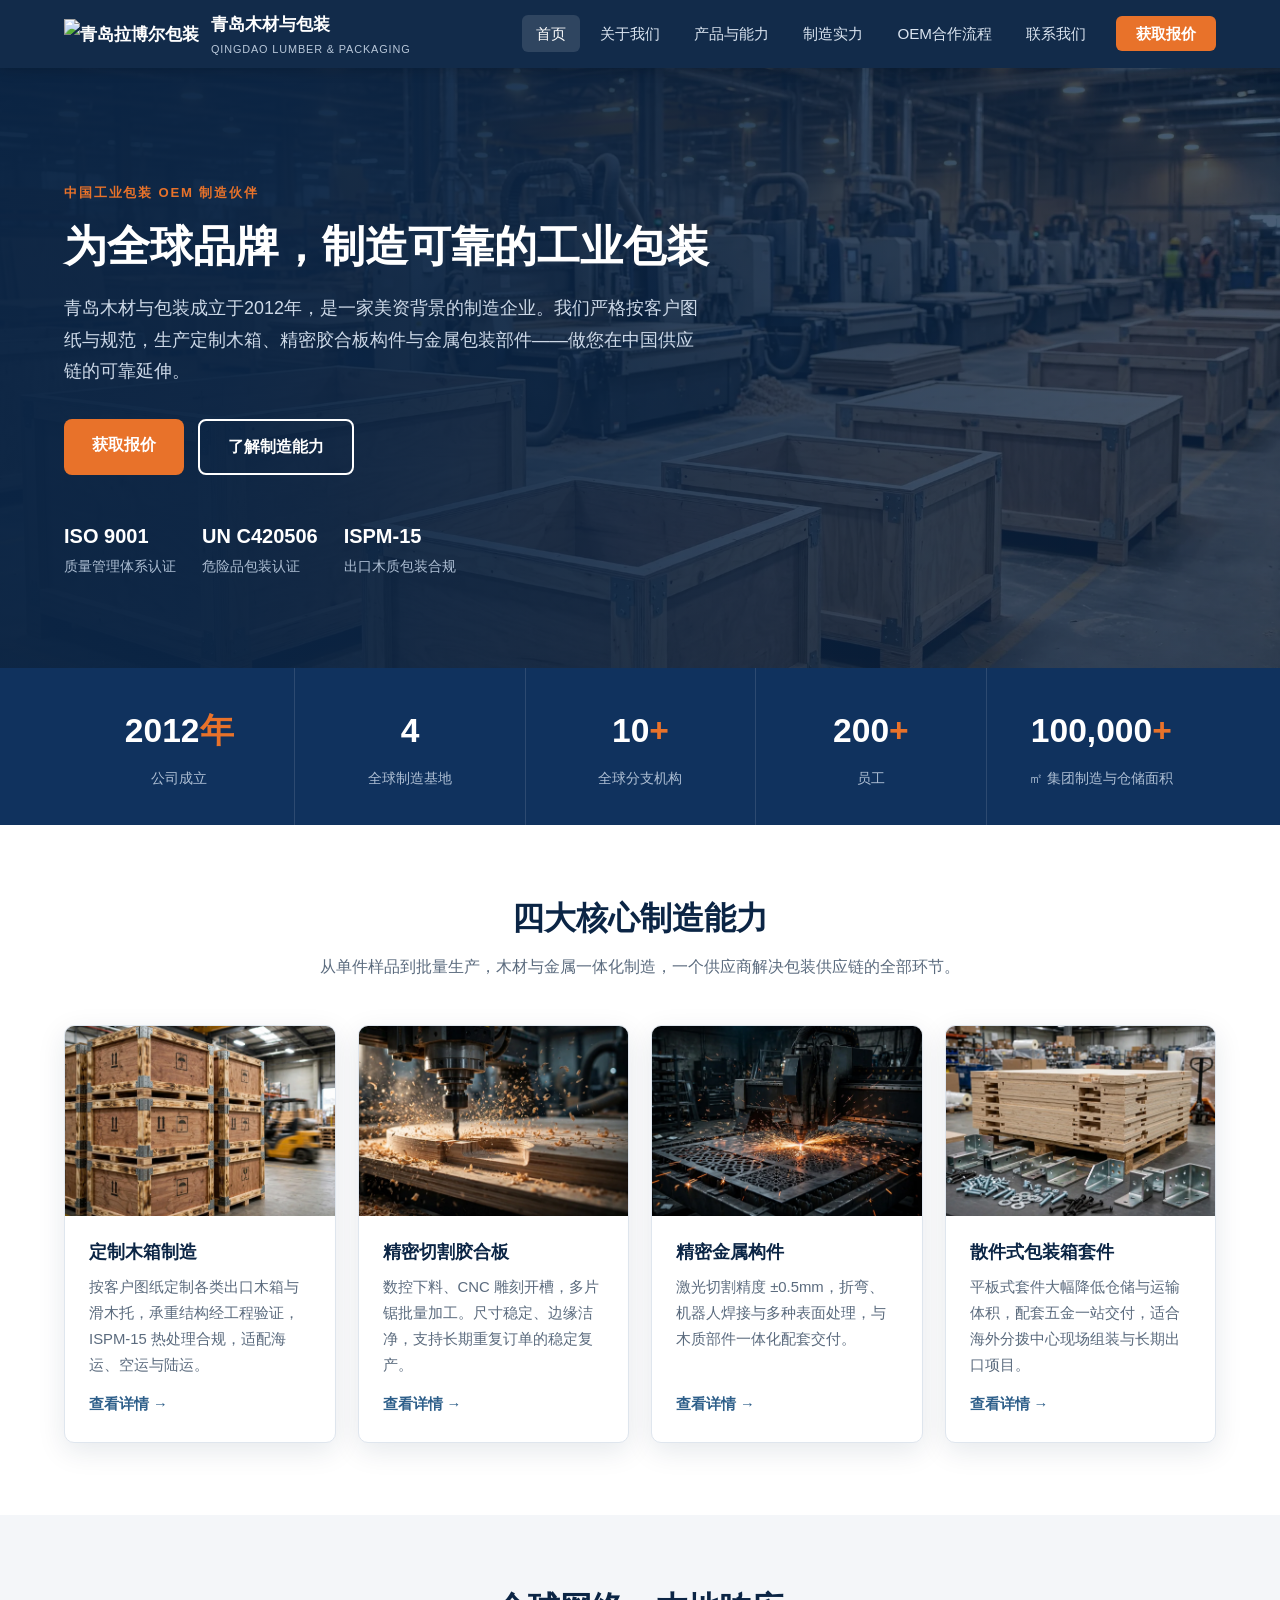
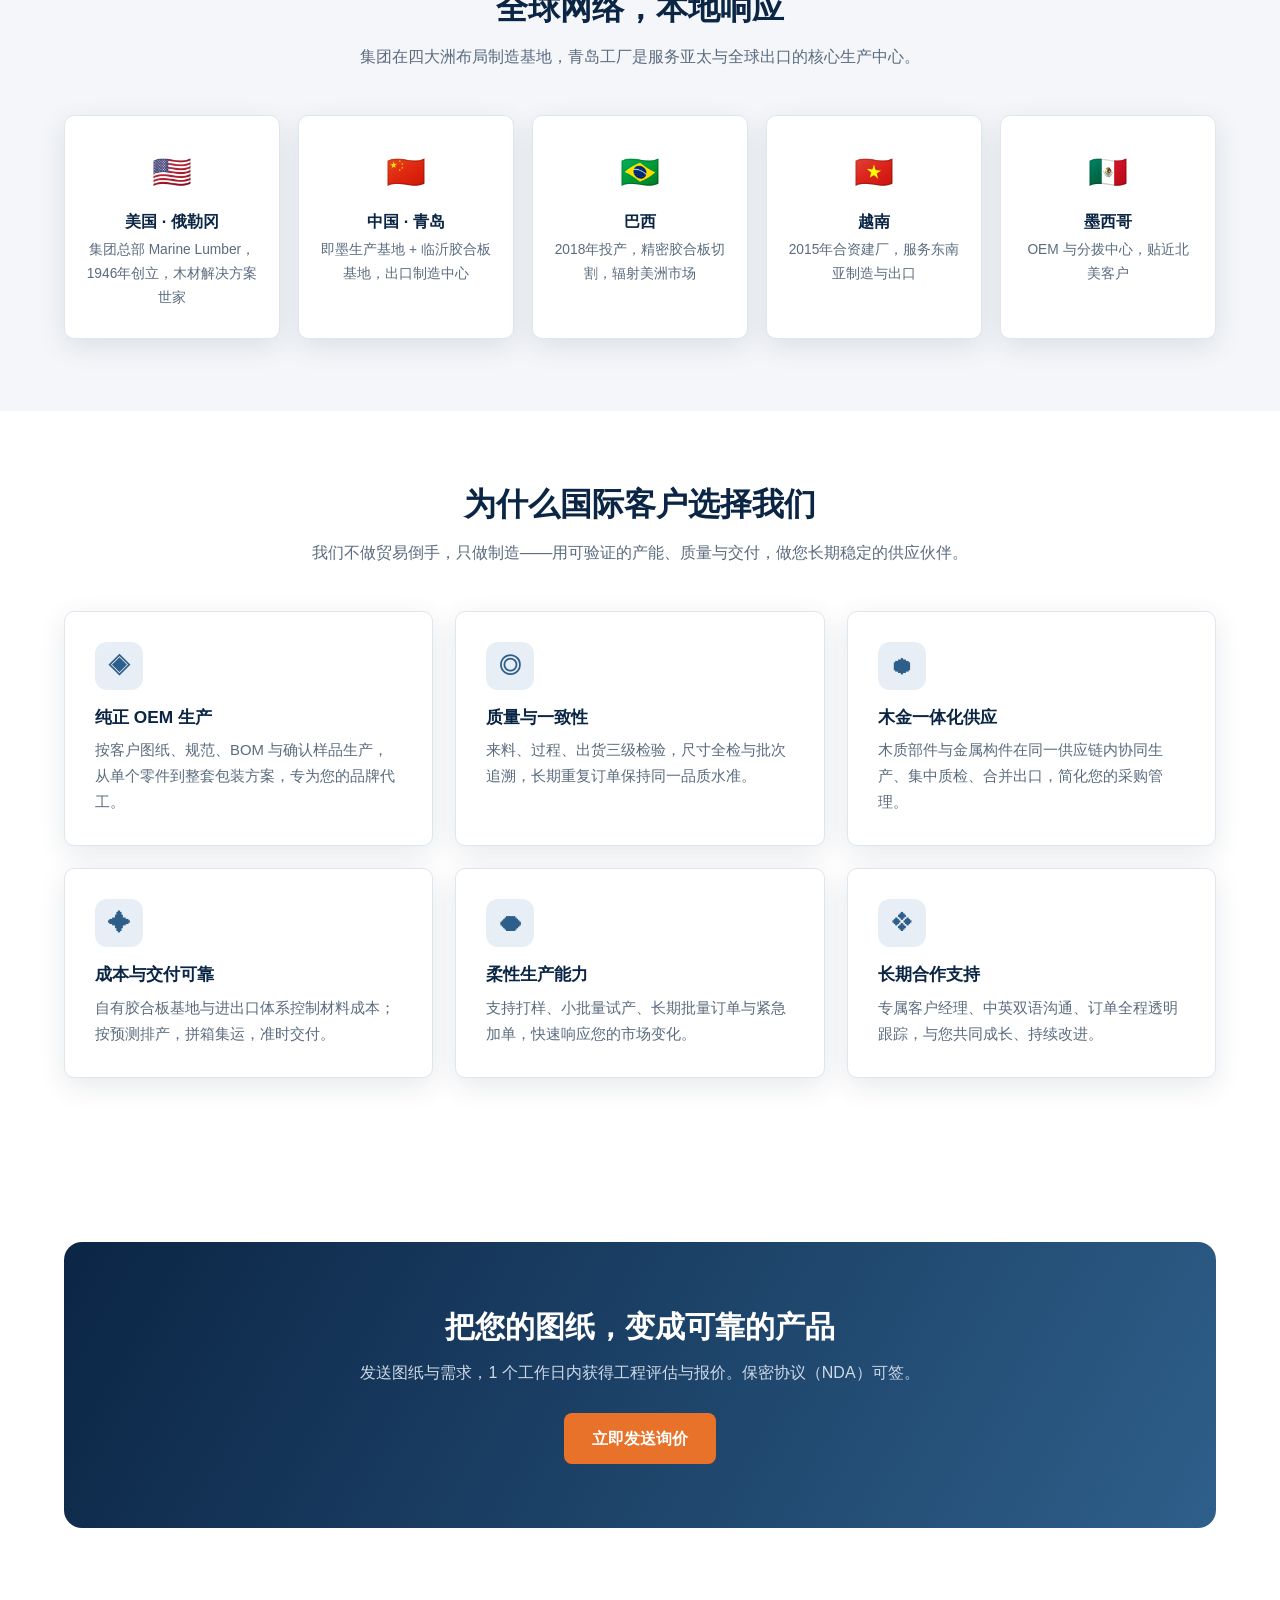
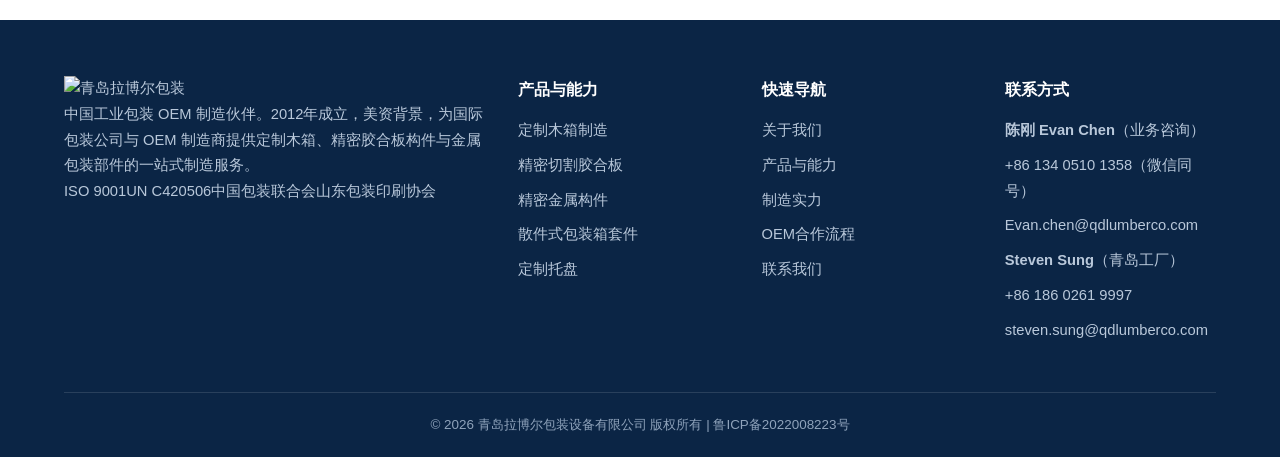
==== index.html @ 51d1762b "v2: green theme, logo, real photos, new footer" ====
<!DOCTYPE html>
<html lang="zh-CN">
<head>
<meta charset="UTF-8">
<meta name="viewport" content="width=device-width, initial-scale=1.0">
<title>青岛木材与包装 — 中国工业包装 OEM 制造伙伴 | 定制木箱 / 胶合板构件 / 金属包装部件</title>
<meta name="description" content="青岛木材与包装成立于2012年，美资背景的工业包装OEM制造商。为国际包装公司与OEM制造商提供定制木箱、精密切割胶合板、精密金属构件与散件式包装箱套件，ISO 9001认证，产品出口全球。">
<meta name="keywords" content="青岛木材与包装,工业包装,OEM制造,定制木箱,出口木箱,胶合板切割,CNC加工,金属包装件,散件包装箱,ISPM-15">
<link rel="stylesheet" href="assets/css/style.css">
<link rel="icon" type="image/png" href="assets/img/favicon.png">
</head>
<body>

<header class="site-header">
  <div class="container nav-inner">
    <a class="brand" href="index.html" aria-label="青岛木材与包装首页">
      <img class="brand-logo" src="assets/img/logo.png" alt="青岛拉博尔包装">
      <span>青岛木材与包装<small>QINGDAO LUMBER &amp; PACKAGING</small></span>
    </a>
    <button class="hamburger" id="hamburger" aria-label="打开菜单" aria-expanded="false"><span></span><span></span><span></span></button>
    <nav aria-label="主导航">
      <ul class="nav-links" id="navLinks">
        <li><a data-nav="index.html" href="index.html">首页</a></li>
        <li><a data-nav="about.html" href="about.html">关于我们</a></li>
        <li><a data-nav="products.html" href="products.html">产品与能力</a></li>
        <li><a data-nav="manufacturing.html" href="manufacturing.html">制造实力</a></li>
        <li><a data-nav="process.html" href="process.html">OEM合作流程</a></li>
        <li><a data-nav="contact.html" href="contact.html">联系我们</a></li>
        <li><a class="nav-cta" href="contact.html">获取报价</a></li>
      </ul>
    </nav>
  </div>
</header>

<main>
  <!-- Hero -->
  <section class="hero">
    <img class="hero-bg" src="assets/img/hero-factory.webp" alt="青岛木材与包装现代化工厂" fetchpriority="high">
    <div class="hero-inner">
      <span class="eyebrow">中国工业包装 OEM 制造伙伴</span>
      <h1>为全球品牌，制造可靠的工业包装</h1>
      <p class="lead">青岛木材与包装成立于2012年，是一家美资背景的制造企业。我们严格按客户图纸与规范，生产定制木箱、精密胶合板构件与金属包装部件——做您在中国供应链的可靠延伸。</p>
      <div class="hero-actions">
        <a class="btn" href="contact.html">获取报价</a>
        <a class="btn btn-outline" href="manufacturing.html">了解制造能力</a>
      </div>
      <div class="hero-badges">
        <div><strong>ISO 9001</strong>质量管理体系认证</div>
        <div><strong>UN C420506</strong>危险品包装认证</div>
        <div><strong>ISPM-15</strong>出口木质包装合规</div>
      </div>
    </div>
  </section>

  <!-- 数据条 -->
  <div class="stats">
    <div class="container stats-grid">
      <div class="stat"><div class="num">2012<em>年</em></div><div class="label">公司成立</div></div>
      <div class="stat"><div class="num" data-count="4">0</div><div class="label">全球制造基地</div></div>
      <div class="stat"><div class="num" data-count="10" data-suffix="+">0</div><div class="label">全球分支机构</div></div>
      <div class="stat"><div class="num" data-count="200" data-suffix="+">0</div><div class="label">员工</div></div>
      <div class="stat"><div class="num" data-count="100000" data-suffix="+">0</div><div class="label">㎡ 集团制造与仓储面积</div></div>
    </div>
  </div>

  <!-- 四大核心能力 -->
  <section>
    <div class="container">
      <h2 class="section-title">四大核心制造能力</h2>
      <p class="section-sub">从单件样品到批量生产，木材与金属一体化制造，一个供应商解决包装供应链的全部环节。</p>
      <div class="cap-grid">
        <article class="card">
          <img src="assets/img/cap-crates.webp" alt="定制出口木箱" loading="lazy">
          <div class="card-body">
            <h3>定制木箱制造</h3>
            <p>按客户图纸定制各类出口木箱与滑木托，承重结构经工程验证，ISPM-15 热处理合规，适配海运、空运与陆运。</p>
            <a href="products.html#crates">查看详情 →</a>
          </div>
        </article>
        <article class="card">
          <img src="assets/img/cap-plywood.webp" alt="CNC 精密切割胶合板" loading="lazy">
          <div class="card-body">
            <h3>精密切割胶合板</h3>
            <p>数控下料、CNC 雕刻开槽，多片锯批量加工。尺寸稳定、边缘洁净，支持长期重复订单的稳定复产。</p>
            <a href="products.html#plywood">查看详情 →</a>
          </div>
        </article>
        <article class="card">
          <img src="assets/img/cap-metal.webp" alt="金属激光切割" loading="lazy">
          <div class="card-body">
            <h3>精密金属构件</h3>
            <p>激光切割精度 ±0.5mm，折弯、机器人焊接与多种表面处理，与木质部件一体化配套交付。</p>
            <a href="products.html#metal">查看详情 →</a>
          </div>
        </article>
        <article class="card">
          <img src="assets/img/cap-kits.webp" alt="散件式包装箱套件" loading="lazy">
          <div class="card-body">
            <h3>散件式包装箱套件</h3>
            <p>平板式套件大幅降低仓储与运输体积，配套五金一站交付，适合海外分拨中心现场组装与长期出口项目。</p>
            <a href="products.html#kits">查看详情 →</a>
          </div>
        </article>
      </div>
    </div>
  </section>

  <!-- 全球网络 -->
  <section class="section-soft">
    <div class="container">
      <h2 class="section-title">全球网络，本地响应</h2>
      <p class="section-sub">集团在四大洲布局制造基地，青岛工厂是服务亚太与全球出口的核心生产中心。</p>
      <div class="network-grid">
        <div class="net-card"><div class="flag">🇺🇸</div><h3>美国 · 俄勒冈</h3><p>集团总部 Marine Lumber，1946年创立，木材解决方案世家</p></div>
        <div class="net-card"><div class="flag">🇨🇳</div><h3>中国 · 青岛</h3><p>即墨生产基地 + 临沂胶合板基地，出口制造中心</p></div>
        <div class="net-card"><div class="flag">🇧🇷</div><h3>巴西</h3><p>2018年投产，精密胶合板切割，辐射美洲市场</p></div>
        <div class="net-card"><div class="flag">🇻🇳</div><h3>越南</h3><p>2015年合资建厂，服务东南亚制造与出口</p></div>
        <div class="net-card"><div class="flag">🇲🇽</div><h3>墨西哥</h3><p>OEM 与分拨中心，贴近北美客户</p></div>
      </div>
    </div>
  </section>

  <!-- 为什么选择我们 -->
  <section>
    <div class="container">
      <h2 class="section-title">为什么国际客户选择我们</h2>
      <p class="section-sub">我们不做贸易倒手，只做制造——用可验证的产能、质量与交付，做您长期稳定的供应伙伴。</p>
      <div class="why-grid">
        <div class="why"><div class="icon">◈</div><h3>纯正 OEM 生产</h3><p>按客户图纸、规范、BOM 与确认样品生产，从单个零件到整套包装方案，专为您的品牌代工。</p></div>
        <div class="why"><div class="icon">◎</div><h3>质量与一致性</h3><p>来料、过程、出货三级检验，尺寸全检与批次追溯，长期重复订单保持同一品质水准。</p></div>
        <div class="why"><div class="icon">⬢</div><h3>木金一体化供应</h3><p>木质部件与金属构件在同一供应链内协同生产、集中质检、合并出口，简化您的采购管理。</p></div>
        <div class="why"><div class="icon">✦</div><h3>成本与交付可靠</h3><p>自有胶合板基地与进出口体系控制材料成本；按预测排产，拼箱集运，准时交付。</p></div>
        <div class="why"><div class="icon">⬣</div><h3>柔性生产能力</h3><p>支持打样、小批量试产、长期批量订单与紧急加单，快速响应您的市场变化。</p></div>
        <div class="why"><div class="icon">❖</div><h3>长期合作支持</h3><p>专属客户经理、中英双语沟通、订单全程透明跟踪，与您共同成长、持续改进。</p></div>
      </div>
    </div>
  </section>

  <!-- CTA -->
  <section>
    <div class="container">
      <div class="cta-band">
        <h2>把您的图纸，变成可靠的产品</h2>
        <p>发送图纸与需求，1 个工作日内获得工程评估与报价。保密协议（NDA）可签。</p>
        <a class="btn" href="contact.html">立即发送询价</a>
      </div>
    </div>
  </section>
</main>

<footer class="site-footer">
  <div class="container">
    <div class="footer-grid">
      <div class="footer-brand">
        <img class="footer-logo" src="assets/img/logo.png" alt="青岛拉博尔包装">
        <p>中国工业包装 OEM 制造伙伴。2012年成立，美资背景，为国际包装公司与 OEM 制造商提供定制木箱、精密胶合板构件与金属包装部件的一站式制造服务。</p>
        <div class="footer-certs"><span>ISO 9001</span><span>UN C420506</span><span>中国包装联合会</span><span>山东包装印刷协会</span></div>
      </div>
      <div>
        <h4>产品与能力</h4>
        <ul>
          <li><a href="products.html#crates">定制木箱制造</a></li>
          <li><a href="products.html#plywood">精密切割胶合板</a></li>
          <li><a href="products.html#metal">精密金属构件</a></li>
          <li><a href="products.html#kits">散件式包装箱套件</a></li>
          <li><a href="products.html#pallets">定制托盘</a></li>
        </ul>
      </div>
      <div>
        <h4>快速导航</h4>
        <ul>
          <li><a href="about.html">关于我们</a></li>
          <li><a href="products.html">产品与能力</a></li>
          <li><a href="manufacturing.html">制造实力</a></li>
          <li><a href="process.html">OEM合作流程</a></li>
          <li><a href="contact.html">联系我们</a></li>
        </ul>
      </div>
      <div>
        <h4>联系方式</h4>
        <ul class="footer-contact">
          <li><strong>陈刚 Evan Chen</strong>（业务咨询）</li>
          <li>+86 134 0510 1358（微信同号）</li>
          <li><a href="mailto:Evan.chen@qdlumberco.com">Evan.chen@qdlumberco.com</a></li>
          <li><strong>Steven Sung</strong>（青岛工厂）</li>
          <li>+86 186 0261 9997</li>
          <li><a href="mailto:steven.sung@qdlumberco.com">steven.sung@qdlumberco.com</a></li>
        </ul>
      </div>
    </div>
    <div class="footer-bottom">© 2026 青岛拉博尔包装设备有限公司 版权所有 | 鲁ICP备2022008223号</div>
  </div>
</footer>
<button class="to-top" id="toTop" aria-label="返回顶部">↑</button>
<script src="assets/js/main.js"></script>
</body>
</html>
---- assets/css/style.css ----
/* 青岛木材与包装 — OEM 制造商官网样式
   设计语言：深海军蓝 + 钢铁蓝 + 橙色点缀，国际化 B2B 工业风 */
:root{
  --navy:#0b2545;
  --navy-2:#10325e;
  --steel:#2e5f8a;
  --steel-light:#e8eef5;
  --accent:#e8722a;
  --accent-dark:#c85a18;
  --ink:#1b2b3c;
  --muted:#5b6b7e;
  --bg:#ffffff;
  --bg-soft:#f4f6f9;
  --line:#dfe6ee;
  --radius:10px;
  --shadow:0 8px 28px rgba(11,37,69,.10);
  --font:-apple-system,BlinkMacSystemFont,"PingFang SC","Hiragino Sans GB","Microsoft YaHei","Noto Sans SC","Segoe UI",sans-serif;
}
*{margin:0;padding:0;box-sizing:border-box}
html{scroll-behavior:smooth}
body{font-family:var(--font);color:var(--ink);line-height:1.75;background:var(--bg);-webkit-font-smoothing:antialiased}
img{max-width:100%;display:block}
a{color:var(--steel);text-decoration:none}
a:hover{color:var(--accent)}
.container{max-width:1200px;margin:0 auto;padding:0 24px}
section{padding:72px 0}
.section-soft{background:var(--bg-soft)}
h1,h2,h3{line-height:1.35;color:var(--navy);font-weight:700}
h2.section-title{font-size:2rem;text-align:center;margin-bottom:12px}
.section-sub{text-align:center;color:var(--muted);max-width:760px;margin:0 auto 44px;font-size:1.02rem}
.eyebrow{display:inline-block;font-size:.82rem;letter-spacing:.14em;color:var(--accent);font-weight:700;text-transform:uppercase;margin-bottom:12px}

/* ===== 顶部导航 ===== */
.site-header{position:sticky;top:0;z-index:100;background:rgba(11,37,69,.97);backdrop-filter:blur(6px);box-shadow:0 2px 12px rgba(0,0,0,.18)}
.nav-inner{display:flex;align-items:center;justify-content:space-between;height:68px}
.brand{display:flex;align-items:center;gap:12px;color:#fff;font-weight:700;font-size:1.08rem}
.brand-mark{width:38px;height:38px;border-radius:8px;background:linear-gradient(135deg,var(--accent),#f59e0b);display:flex;align-items:center;justify-content:center;color:#fff;font-weight:800;font-size:1.05rem}
.brand small{display:block;font-size:.68rem;font-weight:400;color:#b9c8da;letter-spacing:.08em}
.nav-links{display:flex;align-items:center;gap:6px;list-style:none}
.nav-links a{color:#dbe5f1;padding:10px 14px;border-radius:6px;font-size:.95rem;transition:.2s}
.nav-links a:hover,.nav-links a.active{color:#fff;background:rgba(255,255,255,.12)}
.btn{display:inline-block;background:var(--accent);color:#fff!important;padding:12px 28px;border-radius:8px;font-weight:700;border:none;cursor:pointer;transition:.2s;font-size:.98rem}
.btn:hover{background:var(--accent-dark);transform:translateY(-1px);box-shadow:0 6px 16px rgba(232,114,42,.35)}
.btn-outline{background:transparent;border:2px solid #fff;color:#fff!important}
.btn-outline:hover{background:#fff;color:var(--navy)!important}
.nav-cta{margin-left:10px;padding:9px 20px!important;background:var(--accent);color:#fff!important;font-weight:700}
.nav-cta:hover{background:var(--accent-dark)!important}
.hamburger{display:none;background:none;border:none;cursor:pointer;padding:8px}
.hamburger span{display:block;width:26px;height:3px;background:#fff;margin:5px 0;border-radius:2px;transition:.25s}

/* ===== Hero ===== */
.hero{position:relative;color:#fff;padding:110px 0 90px;overflow:hidden;background:var(--navy)}
.hero-bg{position:absolute;inset:0;object-fit:cover;width:100%;height:100%;opacity:.38}
.hero::after{content:"";position:absolute;inset:0;background:linear-gradient(100deg,rgba(11,37,69,.92) 20%,rgba(11,37,69,.55) 60%,rgba(11,37,69,.25))}
.hero-inner{position:relative;z-index:2;max-width:1200px;margin:0 auto;padding:0 24px}
.hero h1{color:#fff;font-size:2.7rem;max-width:720px;margin-bottom:18px}
.hero p.lead{font-size:1.12rem;color:#cdd9e8;max-width:640px;margin-bottom:32px}
.hero-actions{display:flex;gap:14px;flex-wrap:wrap}
.hero-badges{display:flex;gap:26px;margin-top:44px;flex-wrap:wrap}
.hero-badges div{font-size:.88rem;color:#aebfd4}
.hero-badges strong{display:block;color:#fff;font-size:1.25rem}

/* ===== 数据条 ===== */
.stats{background:var(--navy-2);color:#fff;padding:0}
.stats-grid{display:grid;grid-template-columns:repeat(5,1fr);text-align:center}
.stat{padding:34px 10px;border-left:1px solid rgba(255,255,255,.12)}
.stat:first-child{border-left:none}
.stat .num{font-size:2.1rem;font-weight:800;color:#fff}
.stat .num em{font-style:normal;color:var(--accent)}
.stat .label{font-size:.86rem;color:#aebfd4;margin-top:6px}

/* ===== 能力卡片 ===== */
.cap-grid{display:grid;grid-template-columns:repeat(4,1fr);gap:22px}
.card{background:#fff;border:1px solid var(--line);border-radius:var(--radius);overflow:hidden;box-shadow:var(--shadow);transition:.25s;display:flex;flex-direction:column}
.card:hover{transform:translateY(-6px);box-shadow:0 16px 36px rgba(11,37,69,.16)}
.card img{height:190px;width:100%;object-fit:cover}
.card-body{padding:24px;display:flex;flex-direction:column;flex:1}
.card-body h3{font-size:1.12rem;margin-bottom:10px}
.card-body p{font-size:.93rem;color:var(--muted);flex:1}
.card-body a{margin-top:14px;font-weight:700;font-size:.92rem}

/* ===== 全球网络 ===== */
.network-grid{display:grid;grid-template-columns:repeat(5,1fr);gap:18px}
.net-card{background:#fff;border:1px solid var(--line);border-radius:var(--radius);padding:28px 20px;text-align:center;box-shadow:var(--shadow)}
.net-card .flag{font-size:2rem}
.net-card h3{font-size:1.02rem;margin:10px 0 6px}
.net-card p{font-size:.86rem;color:var(--muted)}

/* ===== 为什么选择我们 ===== */
.why-grid{display:grid;grid-template-columns:repeat(3,1fr);gap:22px}
.why{background:#fff;border:1px solid var(--line);border-radius:var(--radius);padding:30px;box-shadow:var(--shadow)}
.why .icon{width:48px;height:48px;border-radius:12px;background:var(--steel-light);color:var(--steel);display:flex;align-items:center;justify-content:center;font-size:1.4rem;margin-bottom:16px;font-weight:800}
.why h3{font-size:1.08rem;margin-bottom:8px}
.why p{font-size:.93rem;color:var(--muted)}

/* ===== CTA 横幅 ===== */
.cta-band{background:linear-gradient(120deg,var(--navy),var(--steel));color:#fff;text-align:center;padding:64px 24px;border-radius:18px;margin:20px 0}
.cta-band h2{color:#fff;font-size:1.9rem;margin-bottom:12px}
.cta-band p{color:#cdd9e8;margin-bottom:26px;max-width:620px;margin-left:auto;margin-right:auto}

/* ===== 内页标题 ===== */
.page-hero{background:var(--navy);color:#fff;padding:64px 0;position:relative;overflow:hidden}
.page-hero h1{color:#fff;font-size:2.2rem;margin-bottom:10px}
.page-hero p{color:#b9c8da;max-width:720px}
.breadcrumb{font-size:.85rem;color:#8fa3bb;margin-bottom:14px}
.breadcrumb a{color:#cdd9e8}

/* ===== 图文排版 ===== */
.split{display:grid;grid-template-columns:1fr 1fr;gap:48px;align-items:center}
.split img{border-radius:var(--radius);box-shadow:var(--shadow);width:100%}
.split h2{font-size:1.7rem;margin-bottom:16px}
.split p{color:var(--muted);margin-bottom:14px}
.check-list{list-style:none;margin-top:8px}
.check-list li{padding:8px 0 8px 32px;position:relative;font-size:.96rem}
.check-list li::before{content:"✓";position:absolute;left:0;color:var(--accent);font-weight:800}

/* ===== 设备表 / 规格表 ===== */
.spec-table{width:100%;border-collapse:collapse;background:#fff;border-radius:var(--radius);overflow:hidden;box-shadow:var(--shadow);font-size:.93rem}
.spec-table th{background:var(--navy);color:#fff;text-align:left;padding:14px 18px;font-weight:600}
.spec-table td{padding:13px 18px;border-bottom:1px solid var(--line);vertical-align:top}
.spec-table tr:last-child td{border-bottom:none}
.spec-table tr:nth-child(even) td{background:#f8fafc}
.tag{display:inline-block;background:var(--steel-light);color:var(--steel);font-size:.78rem;font-weight:700;padding:3px 10px;border-radius:20px;margin-right:6px}

/* ===== 流程时间线 ===== */
.timeline{position:relative;max-width:860px;margin:0 auto;padding-left:34px}
.timeline::before{content:"";position:absolute;left:11px;top:6px;bottom:6px;width:3px;background:var(--line);border-radius:2px}
.step{position:relative;padding:0 0 38px 28px}
.step::before{content:attr(data-n);position:absolute;left:-34px;top:0;width:46px;height:46px;border-radius:50%;background:var(--accent);color:#fff;font-weight:800;display:flex;align-items:center;justify-content:center;font-size:1.05rem;box-shadow:0 4px 12px rgba(232,114,42,.4)}
.step h3{font-size:1.2rem;margin-bottom:8px}
.step p{color:var(--muted);font-size:.95rem}
.pillars{display:grid;grid-template-columns:repeat(3,1fr);gap:22px;margin-top:8px}

/* ===== 表单 ===== */
.form-wrap{max-width:720px;margin:0 auto;background:#fff;border:1px solid var(--line);border-radius:14px;padding:40px;box-shadow:var(--shadow)}
.form-row{display:grid;grid-template-columns:1fr 1fr;gap:18px}
.field{margin-bottom:18px}
.field label{display:block;font-weight:600;margin-bottom:7px;font-size:.93rem}
.field label i{font-style:normal;color:var(--accent)}
.field input,.field textarea,.field select{width:100%;padding:12px 14px;border:1.5px solid var(--line);border-radius:8px;font-family:inherit;font-size:.95rem;transition:.2s;background:#fbfcfe}
.field input:focus,.field textarea:focus{outline:none;border-color:var(--steel);box-shadow:0 0 0 3px rgba(46,95,138,.15)}
.field .err{color:#c0392b;font-size:.82rem;margin-top:5px;display:none}
.field.invalid input,.field.invalid textarea{border-color:#c0392b}
.field.invalid .err{display:block}
.contact-grid{display:grid;grid-template-columns:1fr 1fr;gap:40px;align-items:start}
.contact-card{background:#fff;border:1px solid var(--line);border-radius:var(--radius);padding:26px;box-shadow:var(--shadow);margin-bottom:18px}
.contact-card h3{font-size:1.05rem;margin-bottom:10px}
.contact-card p{font-size:.94rem;color:var(--muted);margin-bottom:6px}
.contact-card strong{color:var(--ink)}

/* ===== 页脚 ===== */
.site-footer{background:var(--navy);color:#b9c8da;padding:56px 0 0;font-size:.92rem}
.footer-grid{display:grid;grid-template-columns:2fr 1fr 1fr 1fr;gap:32px;margin-bottom:40px}
.site-footer h4{color:#fff;font-size:1rem;margin-bottom:14px}
.site-footer ul{list-style:none}
.site-footer li{margin-bottom:9px}
.site-footer a{color:#b9c8da}
.site-footer a:hover{color:#fff}
.footer-bottom{border-top:1px solid rgba(255,255,255,.12);padding:20px 0;text-align:center;font-size:.84rem;color:#8fa3bb}

/* ===== 浮动按钮 ===== */
.to-top{position:fixed;right:22px;bottom:22px;width:46px;height:46px;border-radius:50%;background:var(--navy);color:#fff;border:none;cursor:pointer;font-size:1.2rem;display:none;box-shadow:var(--shadow);z-index:90}
.to-top.show{display:block}

/* ===== 响应式 ===== */
@media(max-width:1024px){
  .cap-grid{grid-template-columns:repeat(2,1fr)}
  .network-grid{grid-template-columns:repeat(3,1fr)}
  .why-grid{grid-template-columns:repeat(2,1fr)}
  .stats-grid{grid-template-columns:repeat(3,1fr)}
  .stat:nth-child(4){border-left:none}
  .footer-grid{grid-template-columns:1fr 1fr}
}
@media(max-width:768px){
  section{padding:52px 0}
  .hero h1{font-size:1.9rem}
  .hamburger{display:block}
  .nav-links{position:absolute;top:68px;left:0;right:0;background:var(--navy-2);flex-direction:column;align-items:stretch;padding:12px 20px 20px;display:none;box-shadow:0 12px 24px rgba(0,0,0,.25)}
  .nav-links.open{display:flex}
  .nav-links a{padding:12px 8px;border-bottom:1px solid rgba(255,255,255,.08)}
  .nav-cta{margin:10px 0 0;text-align:center}
  .split,.contact-grid{grid-template-columns:1fr;gap:28px}
  .cap-grid,.why-grid,.pillars{grid-template-columns:1fr}
  .network-grid{grid-template-columns:repeat(2,1fr)}
  .stats-grid{grid-template-columns:repeat(2,1fr)}
  .stat{border-left:none;border-top:1px solid rgba(255,255,255,.12)}
  .form-row{grid-template-columns:1fr}
  .footer-grid{grid-template-columns:1fr}
  h2.section-title{font-size:1.55rem}
}
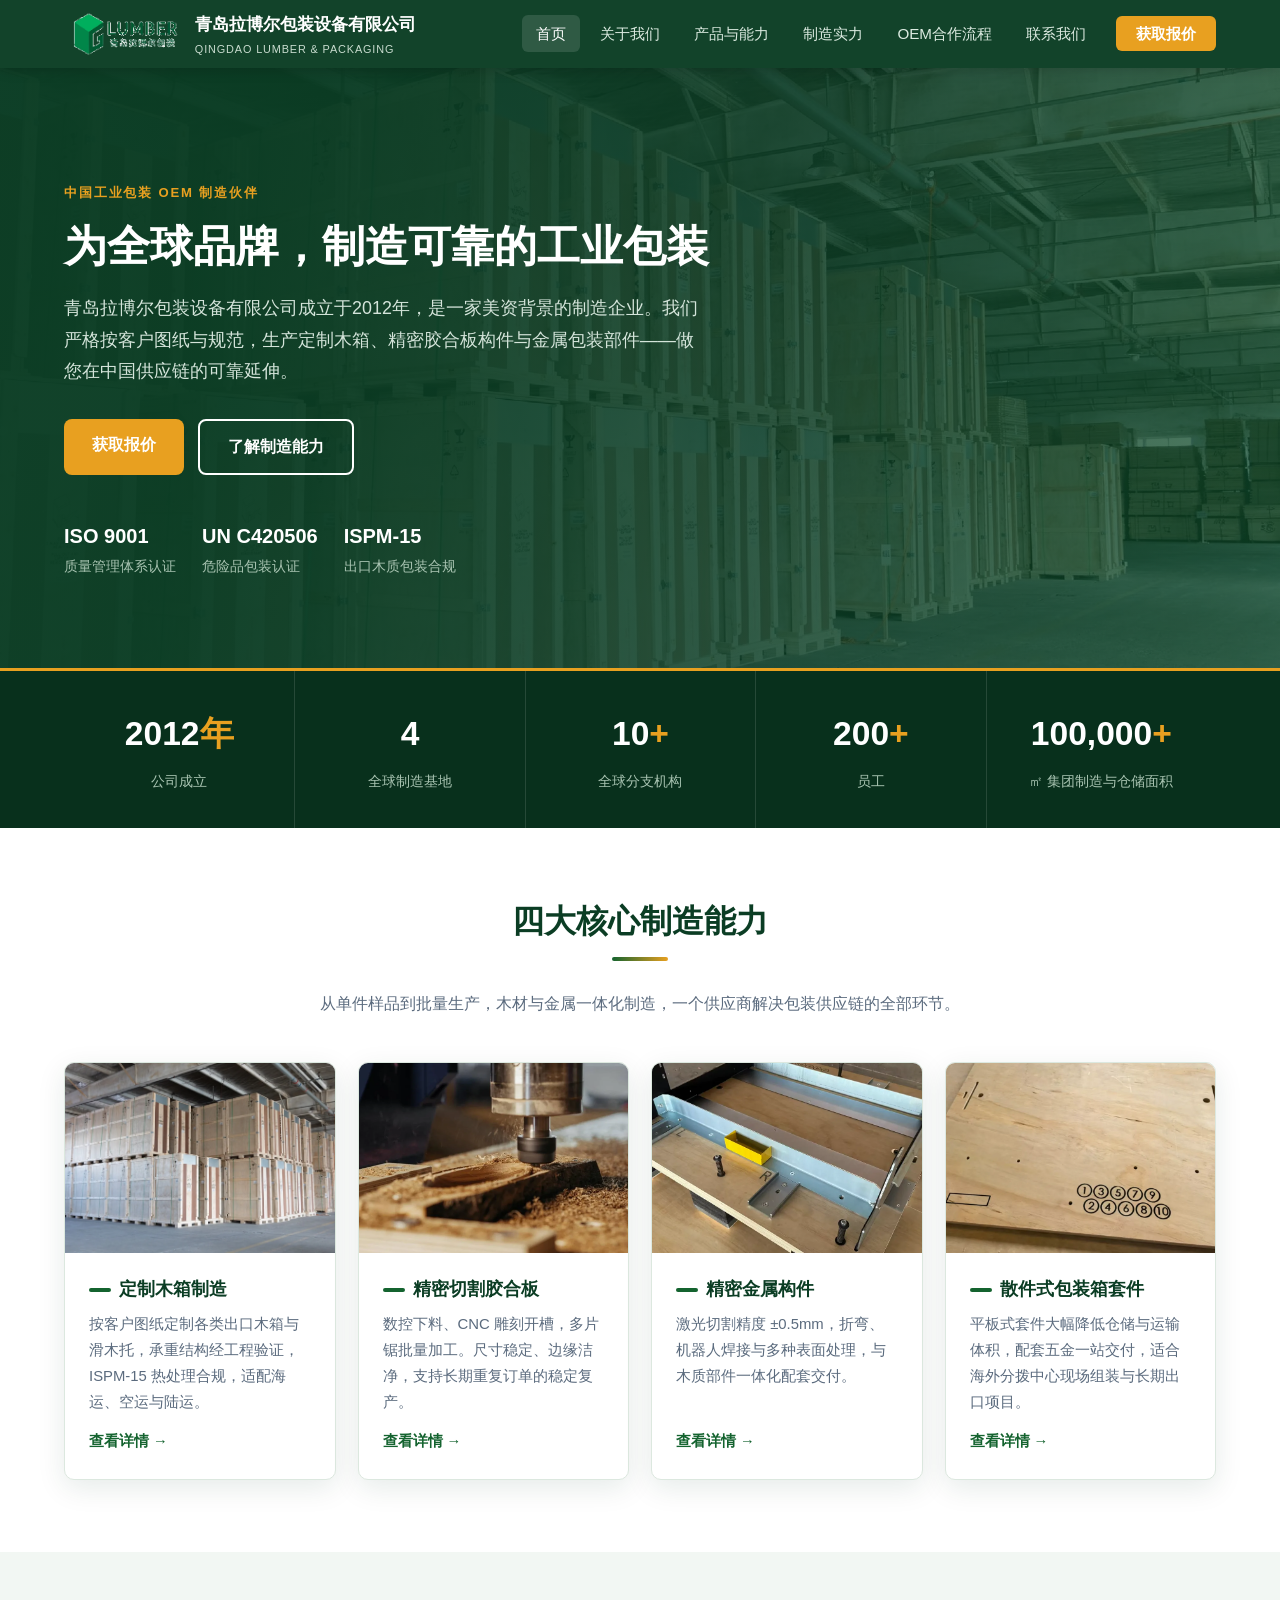
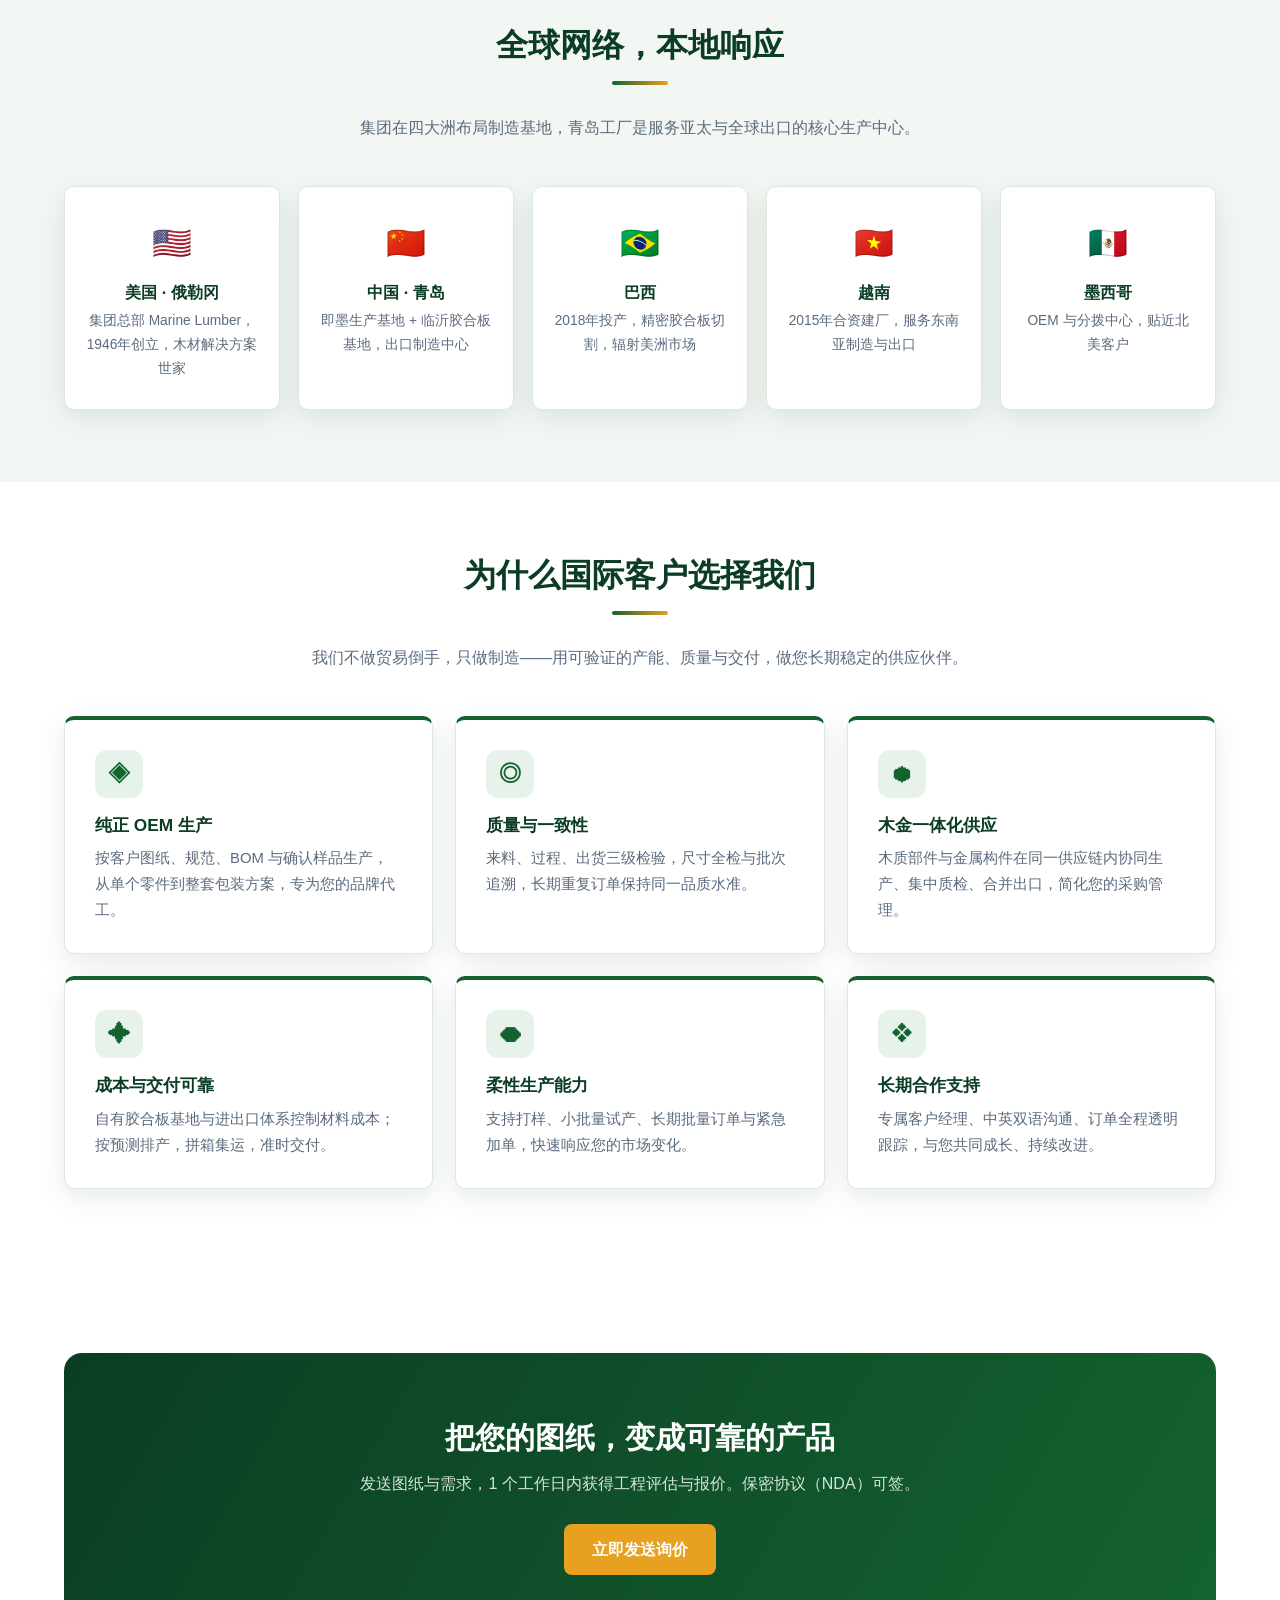
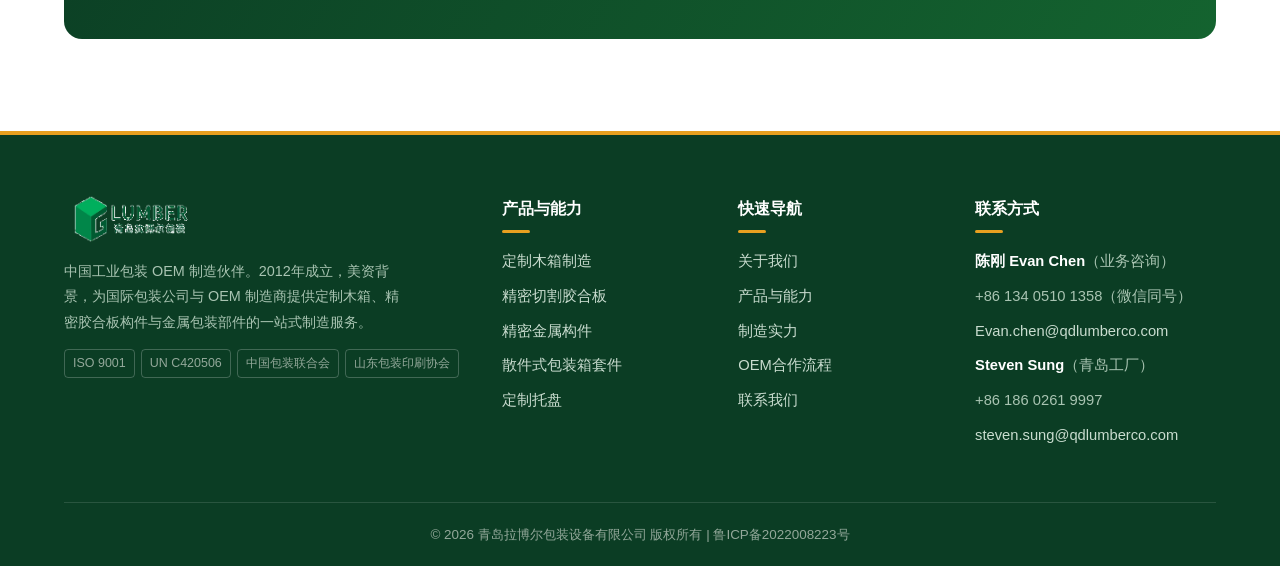
==== commit c90854b2: "brand name: 青岛拉博尔包装设备有限公司" ====
--- a/index.html
+++ b/index.html
@@ -3,9 +3,9 @@
 <head>
 <meta charset="UTF-8">
 <meta name="viewport" content="width=device-width, initial-scale=1.0">
-<title>青岛木材与包装 — 中国工业包装 OEM 制造伙伴 | 定制木箱 / 胶合板构件 / 金属包装部件</title>
-<meta name="description" content="青岛木材与包装成立于2012年，美资背景的工业包装OEM制造商。为国际包装公司与OEM制造商提供定制木箱、精密切割胶合板、精密金属构件与散件式包装箱套件，ISO 9001认证，产品出口全球。">
-<meta name="keywords" content="青岛木材与包装,工业包装,OEM制造,定制木箱,出口木箱,胶合板切割,CNC加工,金属包装件,散件包装箱,ISPM-15">
+<title>青岛拉博尔包装设备有限公司 — 中国工业包装 OEM 制造伙伴 | 定制木箱 / 胶合板构件 / 金属包装部件</title>
+<meta name="description" content="青岛拉博尔包装设备有限公司成立于2012年，美资背景的工业包装OEM制造商。为国际包装公司与OEM制造商提供定制木箱、精密切割胶合板、精密金属构件与散件式包装箱套件，ISO 9001认证，产品出口全球。">
+<meta name="keywords" content="青岛拉博尔包装设备有限公司,工业包装,OEM制造,定制木箱,出口木箱,胶合板切割,CNC加工,金属包装件,散件包装箱,ISPM-15">
 <link rel="stylesheet" href="assets/css/style.css">
 <link rel="icon" type="image/png" href="assets/img/favicon.png">
 </head>
@@ -13,9 +13,9 @@
 
 <header class="site-header">
   <div class="container nav-inner">
-    <a class="brand" href="index.html" aria-label="青岛木材与包装首页">
-      <img class="brand-logo" src="assets/img/logo.png" alt="青岛拉博尔包装">
-      <span>青岛木材与包装<small>QINGDAO LUMBER &amp; PACKAGING</small></span>
+    <a class="brand" href="index.html" aria-label="青岛拉博尔包装设备有限公司首页">
+      <img class="brand-logo" src="assets/img/logo.png" alt="青岛拉博尔包装设备有限公司">
+      <span>青岛拉博尔包装设备有限公司<small>QINGDAO LUMBER &amp; PACKAGING</small></span>
     </a>
     <button class="hamburger" id="hamburger" aria-label="打开菜单" aria-expanded="false"><span></span><span></span><span></span></button>
     <nav aria-label="主导航">
@@ -35,11 +35,11 @@
 <main>
   <!-- Hero -->
   <section class="hero">
-    <img class="hero-bg" src="assets/img/hero-factory.webp" alt="青岛木材与包装现代化工厂" fetchpriority="high">
+    <img class="hero-bg" src="assets/img/hero-factory.webp" alt="青岛拉博尔包装设备有限公司现代化工厂" fetchpriority="high">
     <div class="hero-inner">
       <span class="eyebrow">中国工业包装 OEM 制造伙伴</span>
       <h1>为全球品牌，制造可靠的工业包装</h1>
-      <p class="lead">青岛木材与包装成立于2012年，是一家美资背景的制造企业。我们严格按客户图纸与规范，生产定制木箱、精密胶合板构件与金属包装部件——做您在中国供应链的可靠延伸。</p>
+      <p class="lead">青岛拉博尔包装设备有限公司成立于2012年，是一家美资背景的制造企业。我们严格按客户图纸与规范，生产定制木箱、精密胶合板构件与金属包装部件——做您在中国供应链的可靠延伸。</p>
       <div class="hero-actions">
         <a class="btn" href="contact.html">获取报价</a>
         <a class="btn btn-outline" href="manufacturing.html">了解制造能力</a>
@@ -152,7 +152,7 @@
   <div class="container">
     <div class="footer-grid">
       <div class="footer-brand">
-        <img class="footer-logo" src="assets/img/logo.png" alt="青岛拉博尔包装">
+        <img class="footer-logo" src="assets/img/logo.png" alt="青岛拉博尔包装设备有限公司">
         <p>中国工业包装 OEM 制造伙伴。2012年成立，美资背景，为国际包装公司与 OEM 制造商提供定制木箱、精密胶合板构件与金属包装部件的一站式制造服务。</p>
         <div class="footer-certs"><span>ISO 9001</span><span>UN C420506</span><span>中国包装联合会</span><span>山东包装印刷协会</span></div>
       </div>
--- a/assets/css/style.css
+++ b/assets/css/style.css
@@ -1,19 +1,19 @@
 /* 青岛木材与包装 — OEM 制造商官网样式
-   设计语言：深海军蓝 + 钢铁蓝 + 橙色点缀，国际化 B2B 工业风 */
+   设计语言：深绿 + 森林绿 + 琥珀点缀，B2B 工业风 × 环保质感 */
 :root{
-  --navy:#0b2545;
-  --navy-2:#10325e;
-  --steel:#2e5f8a;
-  --steel-light:#e8eef5;
-  --accent:#e8722a;
-  --accent-dark:#c85a18;
-  --ink:#1b2b3c;
+  --navy:#0B3D24;
+  --navy-2:#08301C;
+  --steel:#14632F;
+  --steel-light:#E7F2EA;
+  --accent:#E8A020;
+  --accent-dark:#C07F16;
+  --ink:#1F2937;
   --muted:#5b6b7e;
   --bg:#ffffff;
-  --bg-soft:#f4f6f9;
-  --line:#dfe6ee;
+  --bg-soft:#F2F7F3;
+  --line:#DCE8DF;
   --radius:10px;
-  --shadow:0 8px 28px rgba(11,37,69,.10);
+  --shadow:0 8px 28px rgba(11,61,36,.10);
   --font:-apple-system,BlinkMacSystemFont,"PingFang SC","Hiragino Sans GB","Microsoft YaHei","Noto Sans SC","Segoe UI",sans-serif;
 }
 *{margin:0;padding:0;box-sizing:border-box}
@@ -21,28 +21,31 @@
 body{font-family:var(--font);color:var(--ink);line-height:1.75;background:var(--bg);-webkit-font-smoothing:antialiased}
 img{max-width:100%;display:block}
 a{color:var(--steel);text-decoration:none}
-a:hover{color:var(--accent)}
+a:hover{color:var(--accent-dark)}
 .container{max-width:1200px;margin:0 auto;padding:0 24px}
 section{padding:72px 0}
 .section-soft{background:var(--bg-soft)}
 h1,h2,h3{line-height:1.35;color:var(--navy);font-weight:700}
-h2.section-title{font-size:2rem;text-align:center;margin-bottom:12px}
+h2.section-title{font-size:2rem;text-align:center;margin-bottom:12px;position:relative;padding-bottom:16px}
+h2.section-title::after{content:"";display:block;width:56px;height:4px;border-radius:2px;background:linear-gradient(90deg,var(--steel),var(--accent));margin:14px auto 0}
 .section-sub{text-align:center;color:var(--muted);max-width:760px;margin:0 auto 44px;font-size:1.02rem}
-.eyebrow{display:inline-block;font-size:.82rem;letter-spacing:.14em;color:var(--accent);font-weight:700;text-transform:uppercase;margin-bottom:12px}
+.eyebrow{display:inline-block;font-size:.82rem;letter-spacing:.14em;color:var(--accent-dark);font-weight:700;text-transform:uppercase;margin-bottom:12px}
 
 /* ===== 顶部导航 ===== */
-.site-header{position:sticky;top:0;z-index:100;background:rgba(11,37,69,.97);backdrop-filter:blur(6px);box-shadow:0 2px 12px rgba(0,0,0,.18)}
+.site-header{position:sticky;top:0;z-index:100;background:rgba(11,61,36,.97);backdrop-filter:blur(6px);box-shadow:0 2px 12px rgba(0,0,0,.18)}
 .nav-inner{display:flex;align-items:center;justify-content:space-between;height:68px}
 .brand{display:flex;align-items:center;gap:12px;color:#fff;font-weight:700;font-size:1.08rem}
-.brand-mark{width:38px;height:38px;border-radius:8px;background:linear-gradient(135deg,var(--accent),#f59e0b);display:flex;align-items:center;justify-content:center;color:#fff;font-weight:800;font-size:1.05rem}
-.brand small{display:block;font-size:.68rem;font-weight:400;color:#b9c8da;letter-spacing:.08em}
+.brand-logo{height:44px;width:auto;display:block}
+.brand small{display:block;font-size:.68rem;font-weight:400;color:#c9dccf;letter-spacing:.08em}
 .nav-links{display:flex;align-items:center;gap:6px;list-style:none}
-.nav-links a{color:#dbe5f1;padding:10px 14px;border-radius:6px;font-size:.95rem;transition:.2s}
+.nav-links a{color:#dcebe1;padding:10px 14px;border-radius:6px;font-size:.95rem;transition:.2s}
 .nav-links a:hover,.nav-links a.active{color:#fff;background:rgba(255,255,255,.12)}
 .btn{display:inline-block;background:var(--accent);color:#fff!important;padding:12px 28px;border-radius:8px;font-weight:700;border:none;cursor:pointer;transition:.2s;font-size:.98rem}
-.btn:hover{background:var(--accent-dark);transform:translateY(-1px);box-shadow:0 6px 16px rgba(232,114,42,.35)}
+.btn:hover{background:var(--accent-dark);transform:translateY(-1px);box-shadow:0 6px 16px rgba(232,160,32,.35)}
 .btn-outline{background:transparent;border:2px solid #fff;color:#fff!important}
 .btn-outline:hover{background:#fff;color:var(--navy)!important}
+.btn-green{background:var(--steel)}
+.btn-green:hover{background:#0e4f26;box-shadow:0 6px 16px rgba(20,99,47,.35)}
 .nav-cta{margin-left:10px;padding:9px 20px!important;background:var(--accent);color:#fff!important;font-weight:700}
 .nav-cta:hover{background:var(--accent-dark)!important}
 .hamburger{display:none;background:none;border:none;cursor:pointer;padding:8px}
@@ -51,31 +54,33 @@
 /* ===== Hero ===== */
 .hero{position:relative;color:#fff;padding:110px 0 90px;overflow:hidden;background:var(--navy)}
 .hero-bg{position:absolute;inset:0;object-fit:cover;width:100%;height:100%;opacity:.38}
-.hero::after{content:"";position:absolute;inset:0;background:linear-gradient(100deg,rgba(11,37,69,.92) 20%,rgba(11,37,69,.55) 60%,rgba(11,37,69,.25))}
+.hero::after{content:"";position:absolute;inset:0;background:linear-gradient(100deg,rgba(11,61,36,.93) 20%,rgba(11,61,36,.58) 60%,rgba(20,99,47,.28))}
 .hero-inner{position:relative;z-index:2;max-width:1200px;margin:0 auto;padding:0 24px}
+.hero .eyebrow{color:var(--accent)}
 .hero h1{color:#fff;font-size:2.7rem;max-width:720px;margin-bottom:18px}
-.hero p.lead{font-size:1.12rem;color:#cdd9e8;max-width:640px;margin-bottom:32px}
+.hero p.lead{font-size:1.12rem;color:#d4e4da;max-width:640px;margin-bottom:32px}
 .hero-actions{display:flex;gap:14px;flex-wrap:wrap}
 .hero-badges{display:flex;gap:26px;margin-top:44px;flex-wrap:wrap}
-.hero-badges div{font-size:.88rem;color:#aebfd4}
+.hero-badges div{font-size:.88rem;color:#a9c4b2}
 .hero-badges strong{display:block;color:#fff;font-size:1.25rem}
 
 /* ===== 数据条 ===== */
-.stats{background:var(--navy-2);color:#fff;padding:0}
+.stats{background:var(--navy-2);color:#fff;padding:0;border-top:3px solid var(--accent)}
 .stats-grid{display:grid;grid-template-columns:repeat(5,1fr);text-align:center}
 .stat{padding:34px 10px;border-left:1px solid rgba(255,255,255,.12)}
 .stat:first-child{border-left:none}
 .stat .num{font-size:2.1rem;font-weight:800;color:#fff}
 .stat .num em{font-style:normal;color:var(--accent)}
-.stat .label{font-size:.86rem;color:#aebfd4;margin-top:6px}
+.stat .label{font-size:.86rem;color:#a9c4b2;margin-top:6px}
 
 /* ===== 能力卡片 ===== */
 .cap-grid{display:grid;grid-template-columns:repeat(4,1fr);gap:22px}
 .card{background:#fff;border:1px solid var(--line);border-radius:var(--radius);overflow:hidden;box-shadow:var(--shadow);transition:.25s;display:flex;flex-direction:column}
-.card:hover{transform:translateY(-6px);box-shadow:0 16px 36px rgba(11,37,69,.16)}
+.card:hover{transform:translateY(-6px);box-shadow:0 16px 36px rgba(11,61,36,.16);border-color:var(--steel)}
 .card img{height:190px;width:100%;object-fit:cover}
 .card-body{padding:24px;display:flex;flex-direction:column;flex:1}
 .card-body h3{font-size:1.12rem;margin-bottom:10px}
+.card-body h3::before{content:"";display:inline-block;width:22px;height:4px;border-radius:2px;background:var(--steel);margin-right:8px;vertical-align:middle}
 .card-body p{font-size:.93rem;color:var(--muted);flex:1}
 .card-body a{margin-top:14px;font-weight:700;font-size:.92rem}
 
@@ -88,7 +93,7 @@
 
 /* ===== 为什么选择我们 ===== */
 .why-grid{display:grid;grid-template-columns:repeat(3,1fr);gap:22px}
-.why{background:#fff;border:1px solid var(--line);border-radius:var(--radius);padding:30px;box-shadow:var(--shadow)}
+.why{background:#fff;border:1px solid var(--line);border-radius:var(--radius);padding:30px;box-shadow:var(--shadow);border-top:4px solid var(--steel)}
 .why .icon{width:48px;height:48px;border-radius:12px;background:var(--steel-light);color:var(--steel);display:flex;align-items:center;justify-content:center;font-size:1.4rem;margin-bottom:16px;font-weight:800}
 .why h3{font-size:1.08rem;margin-bottom:8px}
 .why p{font-size:.93rem;color:var(--muted)}
@@ -96,14 +101,14 @@
 /* ===== CTA 横幅 ===== */
 .cta-band{background:linear-gradient(120deg,var(--navy),var(--steel));color:#fff;text-align:center;padding:64px 24px;border-radius:18px;margin:20px 0}
 .cta-band h2{color:#fff;font-size:1.9rem;margin-bottom:12px}
-.cta-band p{color:#cdd9e8;margin-bottom:26px;max-width:620px;margin-left:auto;margin-right:auto}
+.cta-band p{color:#d4e4da;margin-bottom:26px;max-width:620px;margin-left:auto;margin-right:auto}
 
 /* ===== 内页标题 ===== */
-.page-hero{background:var(--navy);color:#fff;padding:64px 0;position:relative;overflow:hidden}
+.page-hero{background:linear-gradient(120deg,var(--navy),var(--steel));color:#fff;padding:64px 0;position:relative;overflow:hidden}
 .page-hero h1{color:#fff;font-size:2.2rem;margin-bottom:10px}
-.page-hero p{color:#b9c8da;max-width:720px}
-.breadcrumb{font-size:.85rem;color:#8fa3bb;margin-bottom:14px}
-.breadcrumb a{color:#cdd9e8}
+.page-hero p{color:#c9dccf;max-width:720px}
+.breadcrumb{font-size:.85rem;color:#93a89a;margin-bottom:14px}
+.breadcrumb a{color:#d4e4da}
 
 /* ===== 图文排版 ===== */
 .split{display:grid;grid-template-columns:1fr 1fr;gap:48px;align-items:center}
@@ -112,21 +117,21 @@
 .split p{color:var(--muted);margin-bottom:14px}
 .check-list{list-style:none;margin-top:8px}
 .check-list li{padding:8px 0 8px 32px;position:relative;font-size:.96rem}
-.check-list li::before{content:"✓";position:absolute;left:0;color:var(--accent);font-weight:800}
+.check-list li::before{content:"✓";position:absolute;left:0;color:var(--steel);font-weight:800}
 
 /* ===== 设备表 / 规格表 ===== */
 .spec-table{width:100%;border-collapse:collapse;background:#fff;border-radius:var(--radius);overflow:hidden;box-shadow:var(--shadow);font-size:.93rem}
 .spec-table th{background:var(--navy);color:#fff;text-align:left;padding:14px 18px;font-weight:600}
 .spec-table td{padding:13px 18px;border-bottom:1px solid var(--line);vertical-align:top}
 .spec-table tr:last-child td{border-bottom:none}
-.spec-table tr:nth-child(even) td{background:#f8fafc}
+.spec-table tr:nth-child(even) td{background:#F4F9F5}
 .tag{display:inline-block;background:var(--steel-light);color:var(--steel);font-size:.78rem;font-weight:700;padding:3px 10px;border-radius:20px;margin-right:6px}
 
 /* ===== 流程时间线 ===== */
 .timeline{position:relative;max-width:860px;margin:0 auto;padding-left:34px}
 .timeline::before{content:"";position:absolute;left:11px;top:6px;bottom:6px;width:3px;background:var(--line);border-radius:2px}
 .step{position:relative;padding:0 0 38px 28px}
-.step::before{content:attr(data-n);position:absolute;left:-34px;top:0;width:46px;height:46px;border-radius:50%;background:var(--accent);color:#fff;font-weight:800;display:flex;align-items:center;justify-content:center;font-size:1.05rem;box-shadow:0 4px 12px rgba(232,114,42,.4)}
+.step::before{content:attr(data-n);position:absolute;left:-34px;top:0;width:46px;height:46px;border-radius:50%;background:var(--steel);color:#fff;font-weight:800;display:flex;align-items:center;justify-content:center;font-size:1.05rem;box-shadow:0 4px 12px rgba(20,99,47,.4)}
 .step h3{font-size:1.2rem;margin-bottom:8px}
 .step p{color:var(--muted);font-size:.95rem}
 .pillars{display:grid;grid-template-columns:repeat(3,1fr);gap:22px;margin-top:8px}
@@ -136,31 +141,39 @@
 .form-row{display:grid;grid-template-columns:1fr 1fr;gap:18px}
 .field{margin-bottom:18px}
 .field label{display:block;font-weight:600;margin-bottom:7px;font-size:.93rem}
-.field label i{font-style:normal;color:var(--accent)}
-.field input,.field textarea,.field select{width:100%;padding:12px 14px;border:1.5px solid var(--line);border-radius:8px;font-family:inherit;font-size:.95rem;transition:.2s;background:#fbfcfe}
-.field input:focus,.field textarea:focus{outline:none;border-color:var(--steel);box-shadow:0 0 0 3px rgba(46,95,138,.15)}
+.field label i{font-style:normal;color:var(--accent-dark)}
+.field input,.field textarea,.field select{width:100%;padding:12px 14px;border:1.5px solid var(--line);border-radius:8px;font-family:inherit;font-size:.95rem;transition:.2s;background:#fbfdfc}
+.field input:focus,.field textarea:focus{outline:none;border-color:var(--steel);box-shadow:0 0 0 3px rgba(20,99,47,.15)}
 .field .err{color:#c0392b;font-size:.82rem;margin-top:5px;display:none}
 .field.invalid input,.field.invalid textarea{border-color:#c0392b}
 .field.invalid .err{display:block}
 .contact-grid{display:grid;grid-template-columns:1fr 1fr;gap:40px;align-items:start}
-.contact-card{background:#fff;border:1px solid var(--line);border-radius:var(--radius);padding:26px;box-shadow:var(--shadow);margin-bottom:18px}
+.contact-card{background:#fff;border:1px solid var(--line);border-radius:var(--radius);padding:26px;box-shadow:var(--shadow);margin-bottom:18px;border-top:4px solid var(--steel)}
 .contact-card h3{font-size:1.05rem;margin-bottom:10px}
 .contact-card p{font-size:.94rem;color:var(--muted);margin-bottom:6px}
 .contact-card strong{color:var(--ink)}
 
 /* ===== 页脚 ===== */
-.site-footer{background:var(--navy);color:#b9c8da;padding:56px 0 0;font-size:.92rem}
-.footer-grid{display:grid;grid-template-columns:2fr 1fr 1fr 1fr;gap:32px;margin-bottom:40px}
-.site-footer h4{color:#fff;font-size:1rem;margin-bottom:14px}
+.site-footer{background:var(--navy);color:#c9dccf;padding:60px 0 0;font-size:.92rem;border-top:4px solid var(--accent)}
+.footer-grid{display:grid;grid-template-columns:2fr 1fr 1fr 1.2fr;gap:36px;margin-bottom:44px}
+.footer-brand img.footer-logo{height:48px;width:auto;display:block;margin-bottom:16px}
+.footer-brand p{font-size:.9rem;color:#a9c4b2;margin-bottom:14px;max-width:340px}
+.footer-certs{font-size:.78rem;color:#93a89a;line-height:2}
+.footer-certs span{display:inline-block;border:1px solid rgba(255,255,255,.22);border-radius:4px;padding:1px 8px;margin:0 6px 6px 0}
+.site-footer h4{color:#fff;font-size:1rem;margin-bottom:16px;position:relative;padding-bottom:10px}
+.site-footer h4::after{content:"";position:absolute;left:0;bottom:0;width:28px;height:3px;border-radius:2px;background:var(--accent)}
 .site-footer ul{list-style:none}
 .site-footer li{margin-bottom:9px}
-.site-footer a{color:#b9c8da}
-.site-footer a:hover{color:#fff}
-.footer-bottom{border-top:1px solid rgba(255,255,255,.12);padding:20px 0;text-align:center;font-size:.84rem;color:#8fa3bb}
+.site-footer a{color:#c9dccf}
+.site-footer a:hover{color:var(--accent)}
+.footer-contact li{color:#a9c4b2}
+.footer-contact strong{color:#fff;font-weight:600}
+.footer-bottom{border-top:1px solid rgba(255,255,255,.12);padding:20px 0;text-align:center;font-size:.84rem;color:#93a89a}
 
 /* ===== 浮动按钮 ===== */
-.to-top{position:fixed;right:22px;bottom:22px;width:46px;height:46px;border-radius:50%;background:var(--navy);color:#fff;border:none;cursor:pointer;font-size:1.2rem;display:none;box-shadow:var(--shadow);z-index:90}
+.to-top{position:fixed;right:22px;bottom:22px;width:46px;height:46px;border-radius:50%;background:var(--steel);color:#fff;border:none;cursor:pointer;font-size:1.2rem;display:none;box-shadow:var(--shadow);z-index:90}
 .to-top.show{display:block}
+.to-top:hover{background:var(--navy)}
 
 /* ===== 响应式 ===== */
 @media(max-width:1024px){
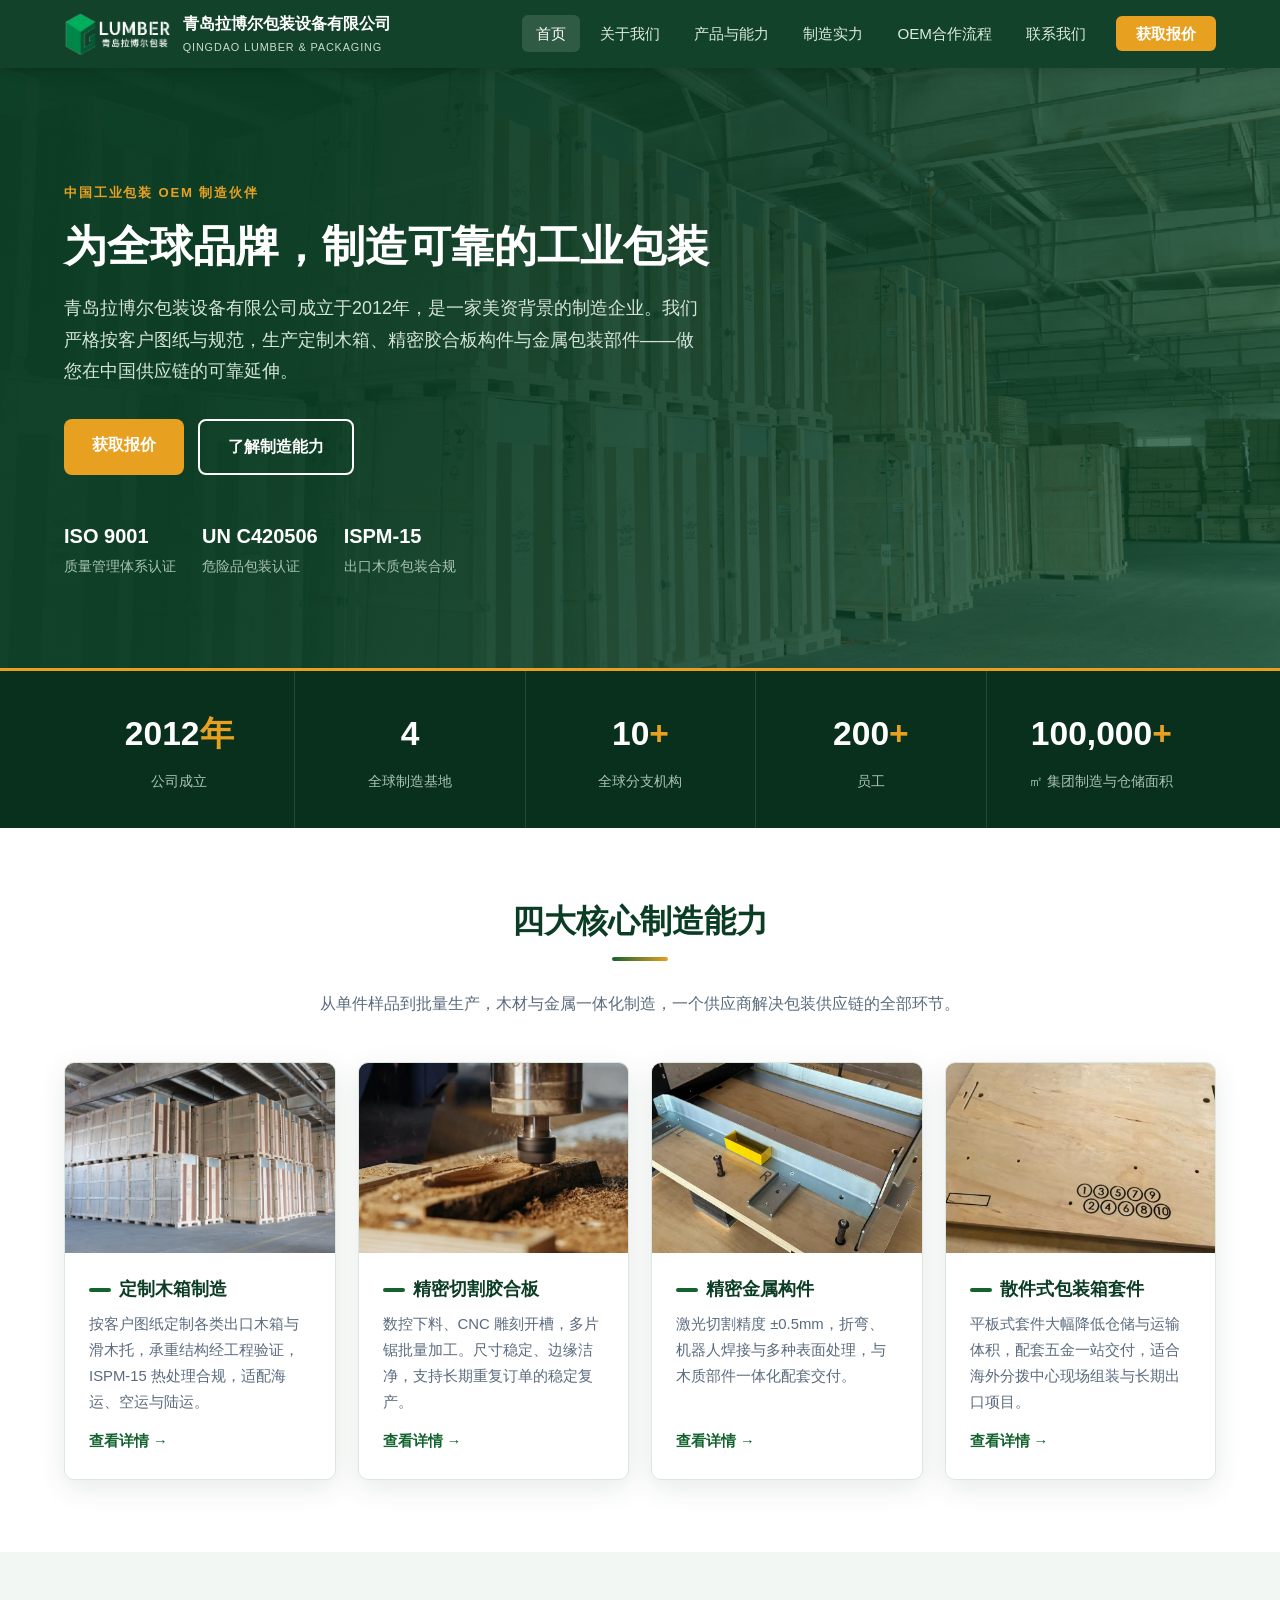
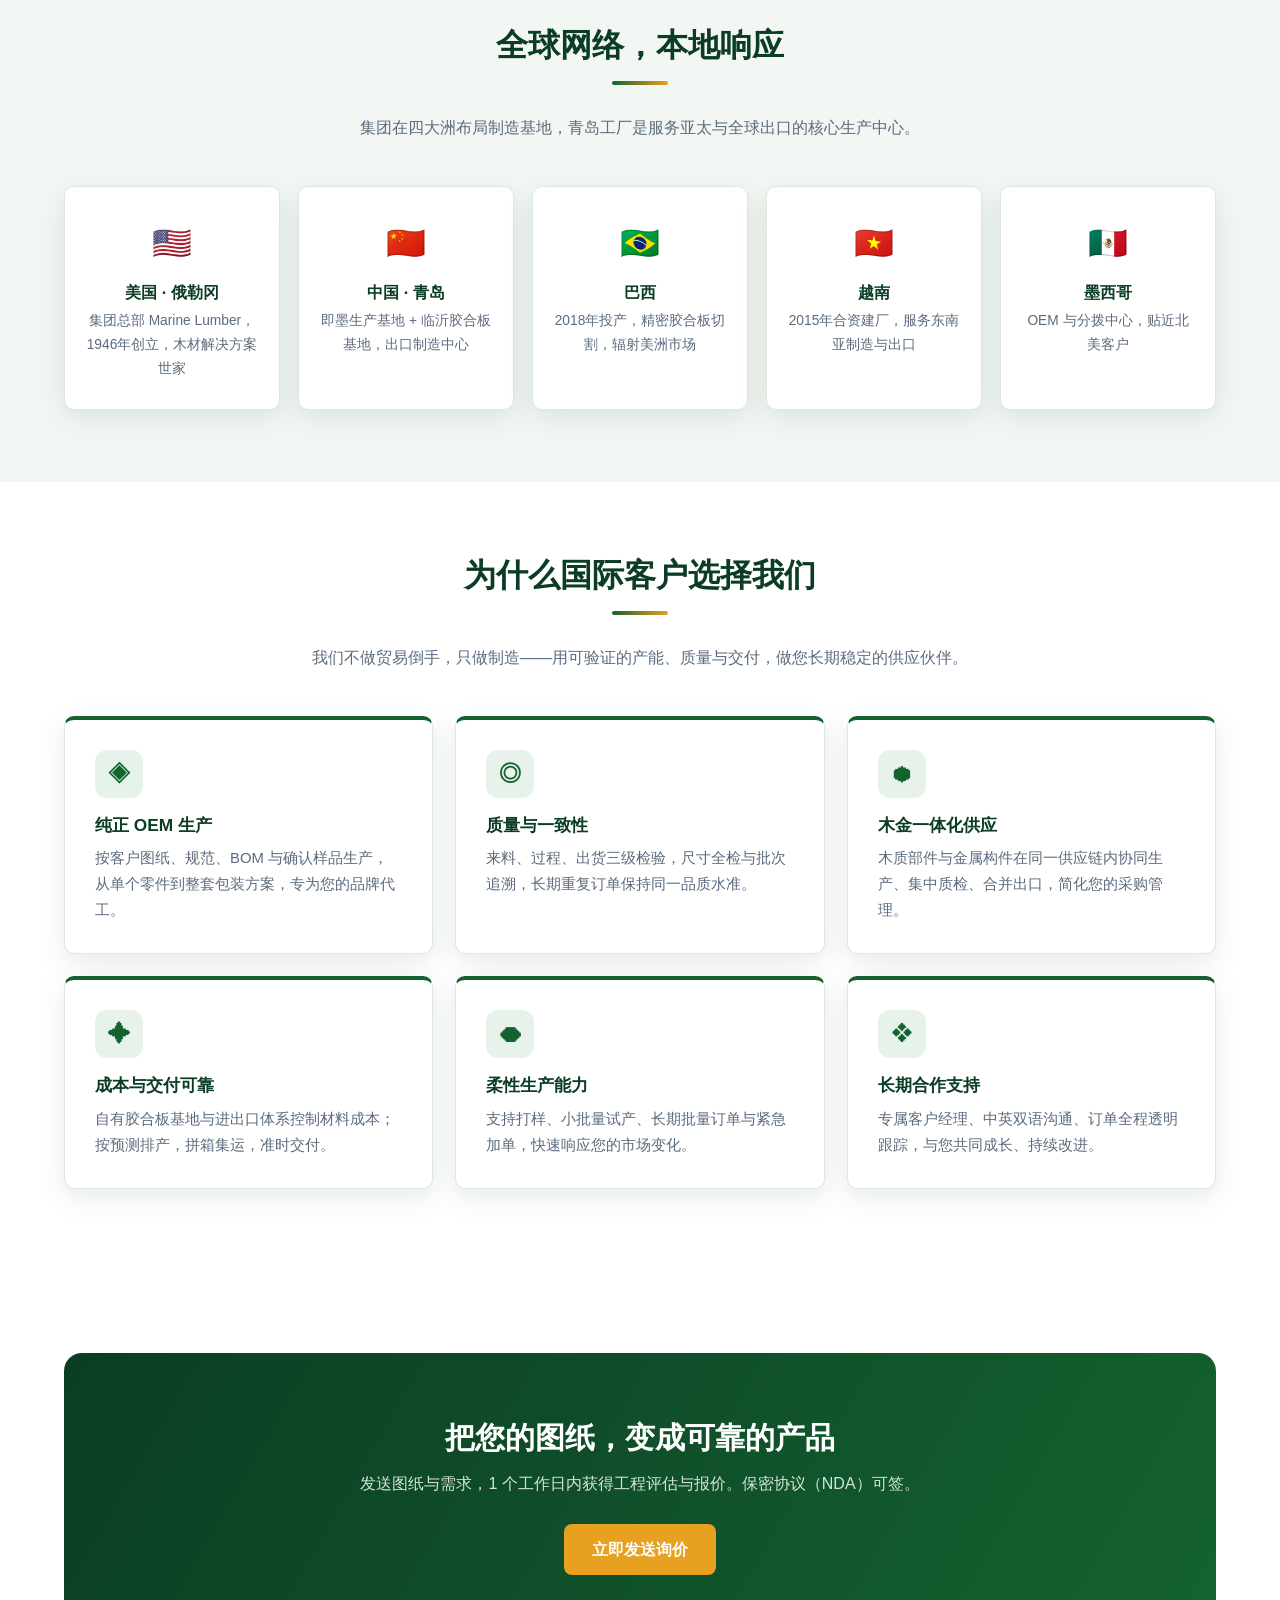
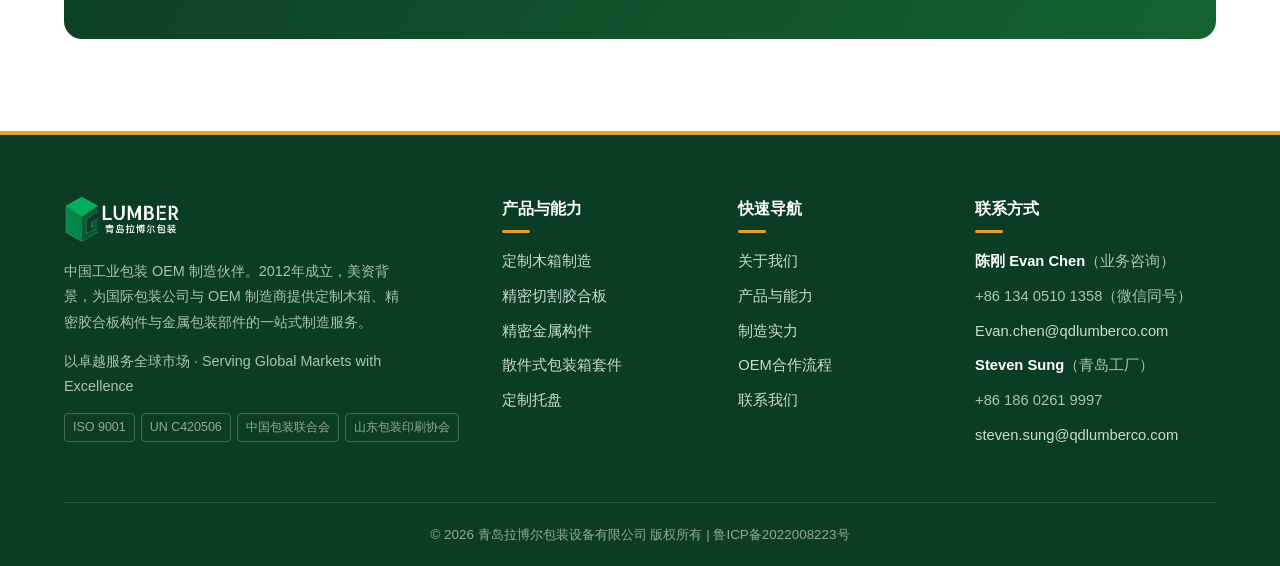
==== commit a085fc98: "v3: EN-aligned colors, footer tagline, FAQ, no military" ====
--- a/index.html
+++ b/index.html
@@ -154,6 +154,7 @@
       <div class="footer-brand">
         <img class="footer-logo" src="assets/img/logo.png" alt="青岛拉博尔包装设备有限公司">
         <p>中国工业包装 OEM 制造伙伴。2012年成立，美资背景，为国际包装公司与 OEM 制造商提供定制木箱、精密胶合板构件与金属包装部件的一站式制造服务。</p>
+        <p class="footer-tagline">以卓越服务全球市场 · Serving Global Markets with Excellence</p>
         <div class="footer-certs"><span>ISO 9001</span><span>UN C420506</span><span>中国包装联合会</span><span>山东包装印刷协会</span></div>
       </div>
       <div>
--- a/assets/css/style.css
+++ b/assets/css/style.css
@@ -34,7 +34,7 @@
 /* ===== 顶部导航 ===== */
 .site-header{position:sticky;top:0;z-index:100;background:rgba(11,61,36,.97);backdrop-filter:blur(6px);box-shadow:0 2px 12px rgba(0,0,0,.18)}
 .nav-inner{display:flex;align-items:center;justify-content:space-between;height:68px}
-.brand{display:flex;align-items:center;gap:12px;color:#fff;font-weight:700;font-size:1.08rem}
+.brand{display:flex;align-items:center;gap:12px;color:#fff;font-weight:700;font-size:1rem;white-space:nowrap}
 .brand-logo{height:44px;width:auto;display:block}
 .brand small{display:block;font-size:.68rem;font-weight:400;color:#c9dccf;letter-spacing:.08em}
 .nav-links{display:flex;align-items:center;gap:6px;list-style:none}
@@ -83,6 +83,19 @@
 .card-body h3::before{content:"";display:inline-block;width:22px;height:4px;border-radius:2px;background:var(--steel);margin-right:8px;vertical-align:middle}
 .card-body p{font-size:.93rem;color:var(--muted);flex:1}
 .card-body a{margin-top:14px;font-weight:700;font-size:.92rem}
+/* ===== 卡片动画 ===== */
+/* 滚动显现：由 JS 加 .reveal，入视口后加 .visible */
+.reveal{opacity:0;transform:translateY(28px);transition:opacity .6s ease,transform .6s cubic-bezier(.22,.61,.36,1);transition-delay:var(--d,0s)}
+.reveal.visible{opacity:1;transform:none}
+@media (prefers-reduced-motion:reduce){.reveal{opacity:1;transform:none;transition:none}}
+/* 卡片悬停增强：顶部色条扫过 + 图片缓慢放大 */
+.card{position:relative}
+.card::after{content:"";position:absolute;top:0;left:0;height:4px;width:0;background:linear-gradient(90deg,var(--steel),var(--accent));transition:width .35s ease;z-index:2}
+.card:hover::after{width:100%}
+.card img{transition:transform .5s ease}
+.card:hover img{transform:scale(1.07)}
+.net-card,.contact-card{transition:transform .25s ease,box-shadow .25s ease}
+.net-card:hover,.contact-card:hover{transform:translateY(-6px);box-shadow:0 16px 36px rgba(11,61,36,.14)}
 
 /* ===== 全球网络 ===== */
 .network-grid{display:grid;grid-template-columns:repeat(5,1fr);gap:18px}
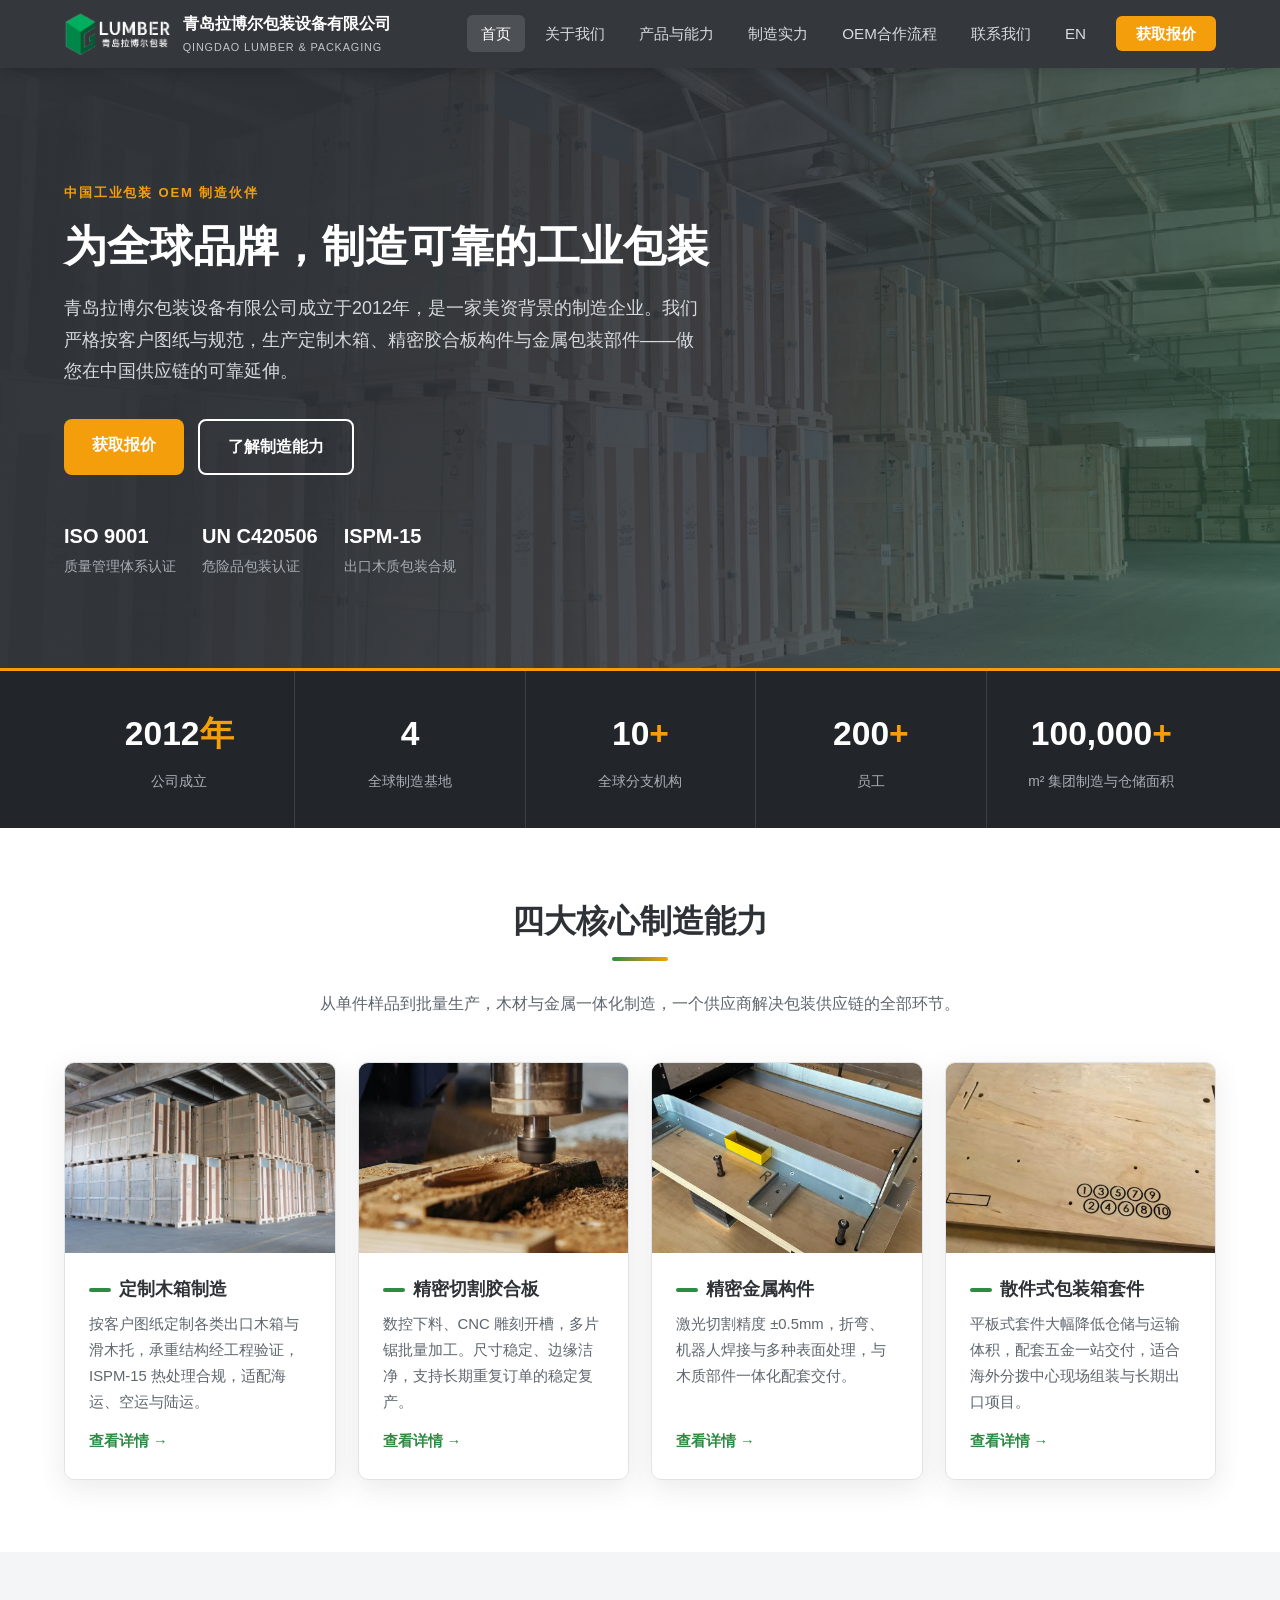
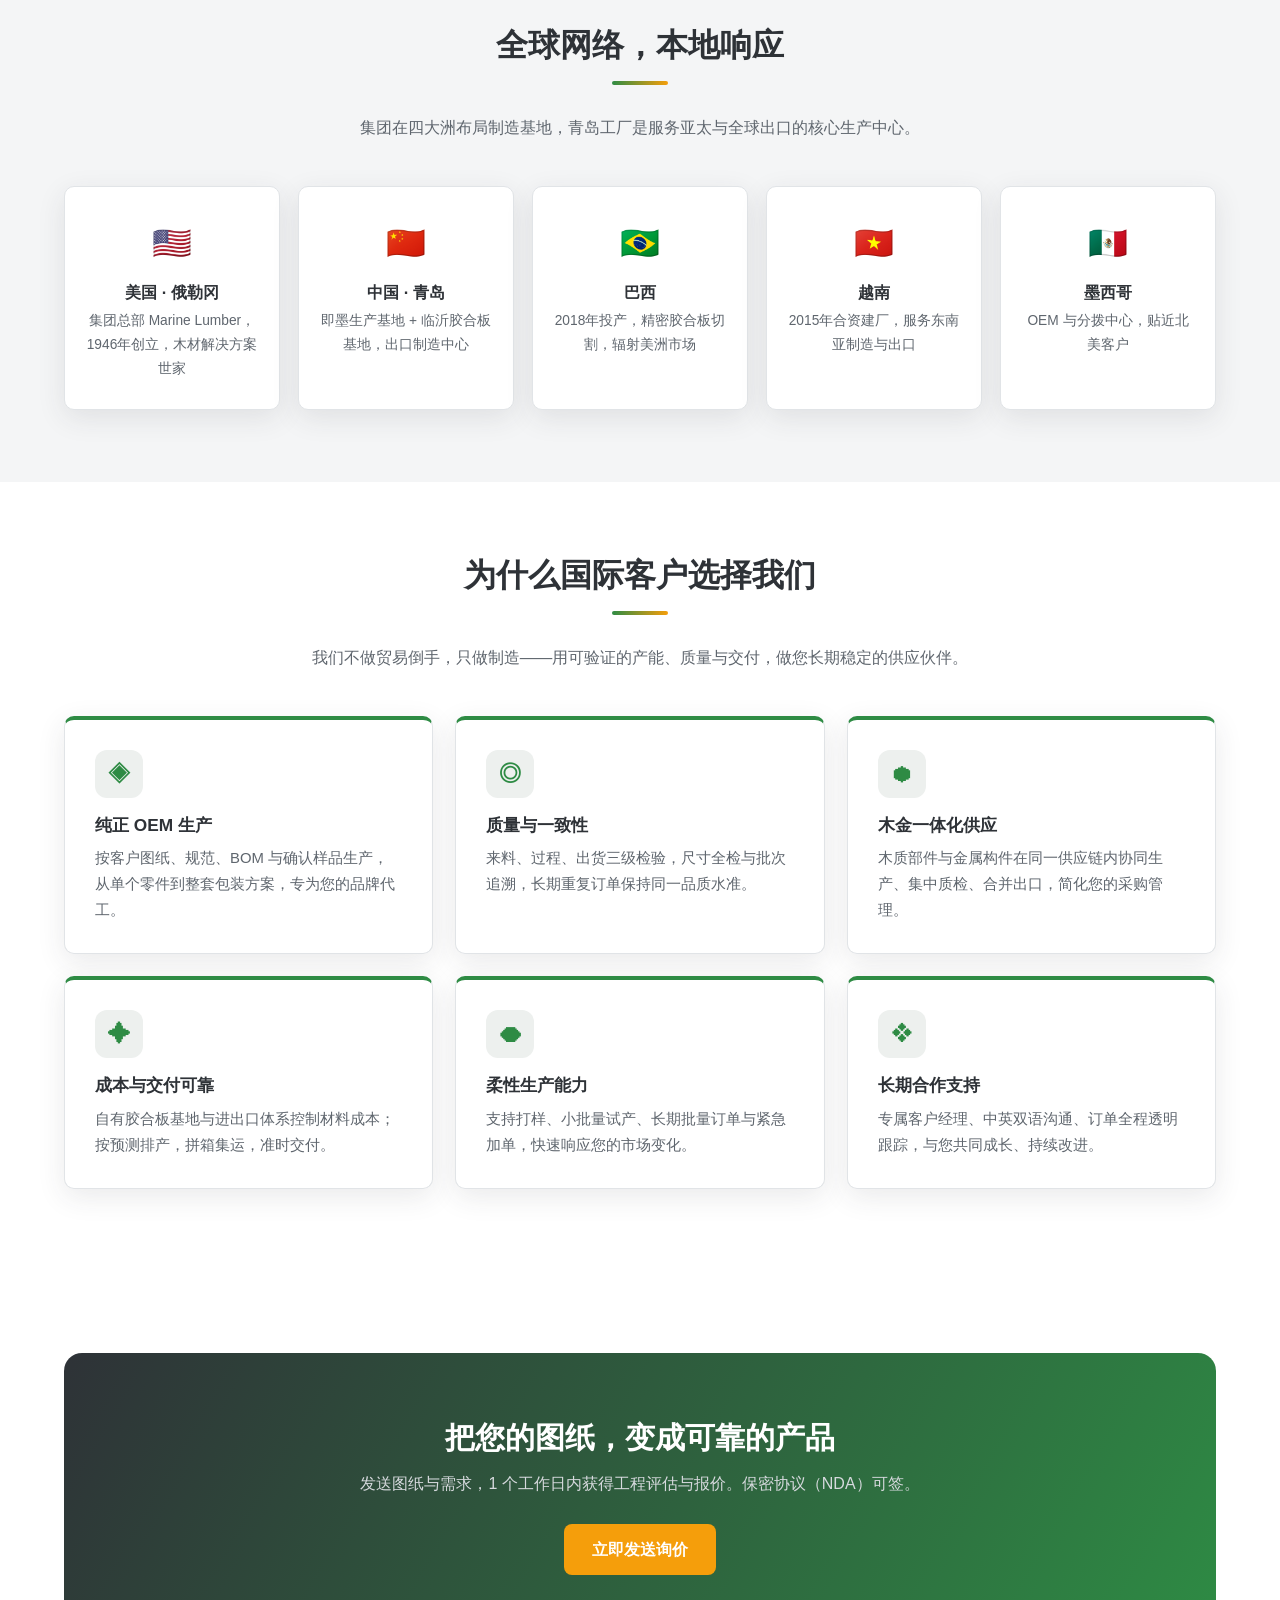
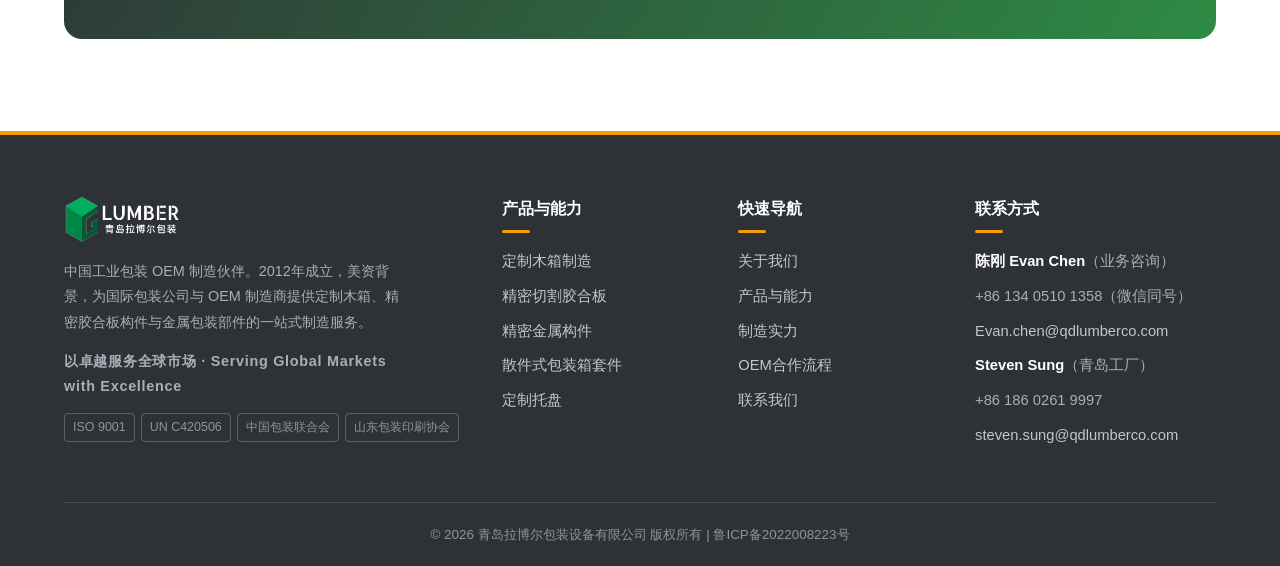
==== commit cd7797c1: "improvements: form backend, EN link, SEO, schema" ====
--- a/index.html
+++ b/index.html
@@ -8,6 +8,22 @@
 <meta name="keywords" content="青岛拉博尔包装设备有限公司,工业包装,OEM制造,定制木箱,出口木箱,胶合板切割,CNC加工,金属包装件,散件包装箱,ISPM-15">
 <link rel="stylesheet" href="assets/css/style.css">
 <link rel="icon" type="image/png" href="assets/img/favicon.png">
+<script type="application/ld+json">
+{
+  "@context": "https://schema.org",
+  "@type": "Organization",
+  "name": "青岛拉博尔包装设备有限公司",
+  "alternateName": "Qingdao Lumber & Packaging",
+  "url": "https://hilaoboy-cloud.github.io/qdlumber/",
+  "logo": "https://hilaoboy-cloud.github.io/qdlumber/assets/img/logo.png",
+  "contactPoint": {
+    "@type": "ContactPoint",
+    "telephone": "+86-134-0510-1358",
+    "email": "Evan.chen@qdlumberco.com",
+    "contactType": "sales"
+  }
+}
+</script>
 </head>
 <body>
 
@@ -26,6 +42,7 @@
         <li><a data-nav="manufacturing.html" href="manufacturing.html">制造实力</a></li>
         <li><a data-nav="process.html" href="process.html">OEM合作流程</a></li>
         <li><a data-nav="contact.html" href="contact.html">联系我们</a></li>
+        <li><a class="lang-switch" href="https://en.qdlumber.com/" target="_blank" rel="noopener" aria-label="English version">EN</a></li>
         <li><a class="nav-cta" href="contact.html">获取报价</a></li>
       </ul>
     </nav>
@@ -59,7 +76,7 @@
       <div class="stat"><div class="num" data-count="4">0</div><div class="label">全球制造基地</div></div>
       <div class="stat"><div class="num" data-count="10" data-suffix="+">0</div><div class="label">全球分支机构</div></div>
       <div class="stat"><div class="num" data-count="200" data-suffix="+">0</div><div class="label">员工</div></div>
-      <div class="stat"><div class="num" data-count="100000" data-suffix="+">0</div><div class="label">㎡ 集团制造与仓储面积</div></div>
+      <div class="stat"><div class="num" data-count="100000" data-suffix="+">0</div><div class="label">m² 集团制造与仓储面积</div></div>
     </div>
   </div>
 
--- a/assets/css/style.css
+++ b/assets/css/style.css
@@ -1,19 +1,19 @@
-/* 青岛木材与包装 — OEM 制造商官网样式
-   设计语言：深绿 + 森林绿 + 琥珀点缀，B2B 工业风 × 环保质感 */
+/* 青岛拉博尔包装设备有限公司 — OEM 制造商官网样式
+   设计语言：高级灰 + 叶绿 + 橙色点缀，B2B 工业风 */
 :root{
-  --navy:#0B3D24;
-  --navy-2:#08301C;
-  --steel:#14632F;
-  --steel-light:#E7F2EA;
-  --accent:#E8A020;
-  --accent-dark:#C07F16;
-  --ink:#1F2937;
-  --muted:#5b6b7e;
+  --graphite:#2E3237;
+  --graphite-2:#22252A;
+  --steel:#2E8B44;
+  --steel-light:#EDF0EE;
+  --accent:#F59E0B;
+  --accent-dark:#D6890A;
+  --ink:#23272E;
+  --muted:#5F666E;
   --bg:#ffffff;
-  --bg-soft:#F2F7F3;
-  --line:#DCE8DF;
+  --bg-soft:#F4F5F6;
+  --line:#E1E4E7;
   --radius:10px;
-  --shadow:0 8px 28px rgba(11,61,36,.10);
+  --shadow:0 8px 28px rgba(46,50,55,.10);
   --font:-apple-system,BlinkMacSystemFont,"PingFang SC","Hiragino Sans GB","Microsoft YaHei","Noto Sans SC","Segoe UI",sans-serif;
 }
 *{margin:0;padding:0;box-sizing:border-box}
@@ -25,58 +25,58 @@
 .container{max-width:1200px;margin:0 auto;padding:0 24px}
 section{padding:72px 0}
 .section-soft{background:var(--bg-soft)}
-h1,h2,h3{line-height:1.35;color:var(--navy);font-weight:700}
+h1,h2,h3{line-height:1.35;color:var(--graphite);font-weight:700}
 h2.section-title{font-size:2rem;text-align:center;margin-bottom:12px;position:relative;padding-bottom:16px}
 h2.section-title::after{content:"";display:block;width:56px;height:4px;border-radius:2px;background:linear-gradient(90deg,var(--steel),var(--accent));margin:14px auto 0}
 .section-sub{text-align:center;color:var(--muted);max-width:760px;margin:0 auto 44px;font-size:1.02rem}
 .eyebrow{display:inline-block;font-size:.82rem;letter-spacing:.14em;color:var(--accent-dark);font-weight:700;text-transform:uppercase;margin-bottom:12px}
 
 /* ===== 顶部导航 ===== */
-.site-header{position:sticky;top:0;z-index:100;background:rgba(11,61,36,.97);backdrop-filter:blur(6px);box-shadow:0 2px 12px rgba(0,0,0,.18)}
+.site-header{position:sticky;top:0;z-index:100;background:rgba(46,50,55,.97);backdrop-filter:blur(6px);box-shadow:0 2px 12px rgba(0,0,0,.18)}
 .nav-inner{display:flex;align-items:center;justify-content:space-between;height:68px}
 .brand{display:flex;align-items:center;gap:12px;color:#fff;font-weight:700;font-size:1rem;white-space:nowrap}
 .brand-logo{height:44px;width:auto;display:block}
-.brand small{display:block;font-size:.68rem;font-weight:400;color:#c9dccf;letter-spacing:.08em}
+.brand small{display:block;font-size:.68rem;font-weight:400;color:#C3C6CB;letter-spacing:.08em}
 .nav-links{display:flex;align-items:center;gap:6px;list-style:none}
-.nav-links a{color:#dcebe1;padding:10px 14px;border-radius:6px;font-size:.95rem;transition:.2s}
+.nav-links a{color:#D9DCE0;padding:10px 14px;border-radius:6px;font-size:.95rem;transition:.2s}
 .nav-links a:hover,.nav-links a.active{color:#fff;background:rgba(255,255,255,.12)}
 .btn{display:inline-block;background:var(--accent);color:#fff!important;padding:12px 28px;border-radius:8px;font-weight:700;border:none;cursor:pointer;transition:.2s;font-size:.98rem}
-.btn:hover{background:var(--accent-dark);transform:translateY(-1px);box-shadow:0 6px 16px rgba(232,160,32,.35)}
+.btn:hover{background:var(--accent-dark);transform:translateY(-1px);box-shadow:0 6px 16px rgba(245,158,11,.35)}
 .btn-outline{background:transparent;border:2px solid #fff;color:#fff!important}
-.btn-outline:hover{background:#fff;color:var(--navy)!important}
+.btn-outline:hover{background:#fff;color:var(--graphite)!important}
 .btn-green{background:var(--steel)}
-.btn-green:hover{background:#0e4f26;box-shadow:0 6px 16px rgba(20,99,47,.35)}
+.btn-green:hover{background:#256F39;box-shadow:0 6px 16px rgba(46,139,68,.35)}
 .nav-cta{margin-left:10px;padding:9px 20px!important;background:var(--accent);color:#fff!important;font-weight:700}
 .nav-cta:hover{background:var(--accent-dark)!important}
 .hamburger{display:none;background:none;border:none;cursor:pointer;padding:8px}
 .hamburger span{display:block;width:26px;height:3px;background:#fff;margin:5px 0;border-radius:2px;transition:.25s}
 
 /* ===== Hero ===== */
-.hero{position:relative;color:#fff;padding:110px 0 90px;overflow:hidden;background:var(--navy)}
+.hero{position:relative;color:#fff;padding:110px 0 90px;overflow:hidden;background:var(--graphite)}
 .hero-bg{position:absolute;inset:0;object-fit:cover;width:100%;height:100%;opacity:.38}
-.hero::after{content:"";position:absolute;inset:0;background:linear-gradient(100deg,rgba(11,61,36,.93) 20%,rgba(11,61,36,.58) 60%,rgba(20,99,47,.28))}
+.hero::after{content:"";position:absolute;inset:0;background:linear-gradient(100deg,rgba(46,50,55,.93) 20%,rgba(46,50,55,.58) 60%,rgba(46,139,68,.28))}
 .hero-inner{position:relative;z-index:2;max-width:1200px;margin:0 auto;padding:0 24px}
 .hero .eyebrow{color:var(--accent)}
 .hero h1{color:#fff;font-size:2.7rem;max-width:720px;margin-bottom:18px}
-.hero p.lead{font-size:1.12rem;color:#d4e4da;max-width:640px;margin-bottom:32px}
+.hero p.lead{font-size:1.12rem;color:#D6D9DD;max-width:640px;margin-bottom:32px}
 .hero-actions{display:flex;gap:14px;flex-wrap:wrap}
 .hero-badges{display:flex;gap:26px;margin-top:44px;flex-wrap:wrap}
-.hero-badges div{font-size:.88rem;color:#a9c4b2}
+.hero-badges div{font-size:.88rem;color:#A9AFB6}
 .hero-badges strong{display:block;color:#fff;font-size:1.25rem}
 
 /* ===== 数据条 ===== */
-.stats{background:var(--navy-2);color:#fff;padding:0;border-top:3px solid var(--accent)}
+.stats{background:var(--graphite-2);color:#fff;padding:0;border-top:3px solid var(--accent)}
 .stats-grid{display:grid;grid-template-columns:repeat(5,1fr);text-align:center}
 .stat{padding:34px 10px;border-left:1px solid rgba(255,255,255,.12)}
 .stat:first-child{border-left:none}
 .stat .num{font-size:2.1rem;font-weight:800;color:#fff}
 .stat .num em{font-style:normal;color:var(--accent)}
-.stat .label{font-size:.86rem;color:#a9c4b2;margin-top:6px}
+.stat .label{font-size:.86rem;color:#A9AFB6;margin-top:6px}
 
 /* ===== 能力卡片 ===== */
 .cap-grid{display:grid;grid-template-columns:repeat(4,1fr);gap:22px}
 .card{background:#fff;border:1px solid var(--line);border-radius:var(--radius);overflow:hidden;box-shadow:var(--shadow);transition:.25s;display:flex;flex-direction:column}
-.card:hover{transform:translateY(-6px);box-shadow:0 16px 36px rgba(11,61,36,.16);border-color:var(--steel)}
+.card:hover{transform:translateY(-6px);box-shadow:0 16px 36px rgba(46,50,55,.16);border-color:var(--steel)}
 .card img{height:190px;width:100%;object-fit:cover}
 .card-body{padding:24px;display:flex;flex-direction:column;flex:1}
 .card-body h3{font-size:1.12rem;margin-bottom:10px}
@@ -95,7 +95,7 @@
 .card img{transition:transform .5s ease}
 .card:hover img{transform:scale(1.07)}
 .net-card,.contact-card{transition:transform .25s ease,box-shadow .25s ease}
-.net-card:hover,.contact-card:hover{transform:translateY(-6px);box-shadow:0 16px 36px rgba(11,61,36,.14)}
+.net-card:hover,.contact-card:hover{transform:translateY(-6px);box-shadow:0 16px 36px rgba(46,50,55,.14)}
 
 /* ===== 全球网络 ===== */
 .network-grid{display:grid;grid-template-columns:repeat(5,1fr);gap:18px}
@@ -112,16 +112,16 @@
 .why p{font-size:.93rem;color:var(--muted)}
 
 /* ===== CTA 横幅 ===== */
-.cta-band{background:linear-gradient(120deg,var(--navy),var(--steel));color:#fff;text-align:center;padding:64px 24px;border-radius:18px;margin:20px 0}
+.cta-band{background:linear-gradient(120deg,var(--graphite),var(--steel));color:#fff;text-align:center;padding:64px 24px;border-radius:18px;margin:20px 0}
 .cta-band h2{color:#fff;font-size:1.9rem;margin-bottom:12px}
-.cta-band p{color:#d4e4da;margin-bottom:26px;max-width:620px;margin-left:auto;margin-right:auto}
+.cta-band p{color:#D6D9DD;margin-bottom:26px;max-width:620px;margin-left:auto;margin-right:auto}
 
 /* ===== 内页标题 ===== */
-.page-hero{background:linear-gradient(120deg,var(--navy),var(--steel));color:#fff;padding:64px 0;position:relative;overflow:hidden}
+.page-hero{background:linear-gradient(120deg,var(--graphite),var(--steel));color:#fff;padding:64px 0;position:relative;overflow:hidden}
 .page-hero h1{color:#fff;font-size:2.2rem;margin-bottom:10px}
-.page-hero p{color:#c9dccf;max-width:720px}
-.breadcrumb{font-size:.85rem;color:#93a89a;margin-bottom:14px}
-.breadcrumb a{color:#d4e4da}
+.page-hero p{color:#C3C6CB;max-width:720px}
+.breadcrumb{font-size:.85rem;color:#8F949A;margin-bottom:14px}
+.breadcrumb a{color:#D6D9DD}
 
 /* ===== 图文排版 ===== */
 .split{display:grid;grid-template-columns:1fr 1fr;gap:48px;align-items:center}
@@ -134,17 +134,17 @@
 
 /* ===== 设备表 / 规格表 ===== */
 .spec-table{width:100%;border-collapse:collapse;background:#fff;border-radius:var(--radius);overflow:hidden;box-shadow:var(--shadow);font-size:.93rem}
-.spec-table th{background:var(--navy);color:#fff;text-align:left;padding:14px 18px;font-weight:600}
+.spec-table th{background:var(--graphite);color:#fff;text-align:left;padding:14px 18px;font-weight:600}
 .spec-table td{padding:13px 18px;border-bottom:1px solid var(--line);vertical-align:top}
 .spec-table tr:last-child td{border-bottom:none}
-.spec-table tr:nth-child(even) td{background:#F4F9F5}
+.spec-table tr:nth-child(even) td{background:#F6F7F8}
 .tag{display:inline-block;background:var(--steel-light);color:var(--steel);font-size:.78rem;font-weight:700;padding:3px 10px;border-radius:20px;margin-right:6px}
 
 /* ===== 流程时间线 ===== */
 .timeline{position:relative;max-width:860px;margin:0 auto;padding-left:34px}
 .timeline::before{content:"";position:absolute;left:11px;top:6px;bottom:6px;width:3px;background:var(--line);border-radius:2px}
 .step{position:relative;padding:0 0 38px 28px}
-.step::before{content:attr(data-n);position:absolute;left:-34px;top:0;width:46px;height:46px;border-radius:50%;background:var(--steel);color:#fff;font-weight:800;display:flex;align-items:center;justify-content:center;font-size:1.05rem;box-shadow:0 4px 12px rgba(20,99,47,.4)}
+.step::before{content:attr(data-n);position:absolute;left:-34px;top:0;width:46px;height:46px;border-radius:50%;background:var(--steel);color:#fff;font-weight:800;display:flex;align-items:center;justify-content:center;font-size:1.05rem;box-shadow:0 4px 12px rgba(46,139,68,.4)}
 .step h3{font-size:1.2rem;margin-bottom:8px}
 .step p{color:var(--muted);font-size:.95rem}
 .pillars{display:grid;grid-template-columns:repeat(3,1fr);gap:22px;margin-top:8px}
@@ -155,8 +155,8 @@
 .field{margin-bottom:18px}
 .field label{display:block;font-weight:600;margin-bottom:7px;font-size:.93rem}
 .field label i{font-style:normal;color:var(--accent-dark)}
-.field input,.field textarea,.field select{width:100%;padding:12px 14px;border:1.5px solid var(--line);border-radius:8px;font-family:inherit;font-size:.95rem;transition:.2s;background:#fbfdfc}
-.field input:focus,.field textarea:focus{outline:none;border-color:var(--steel);box-shadow:0 0 0 3px rgba(20,99,47,.15)}
+.field input,.field textarea,.field select{width:100%;padding:12px 14px;border:1.5px solid var(--line);border-radius:8px;font-family:inherit;font-size:.95rem;transition:.2s;background:#FBFCFE}
+.field input:focus,.field textarea:focus{outline:none;border-color:var(--steel);box-shadow:0 0 0 3px rgba(46,139,68,.15)}
 .field .err{color:#c0392b;font-size:.82rem;margin-top:5px;display:none}
 .field.invalid input,.field.invalid textarea{border-color:#c0392b}
 .field.invalid .err{display:block}
@@ -166,27 +166,33 @@
 .contact-card p{font-size:.94rem;color:var(--muted);margin-bottom:6px}
 .contact-card strong{color:var(--ink)}
 
+/* ===== FAQ ===== */
+.faq-grid{display:grid;grid-template-columns:1fr 1fr;gap:22px}
+.faq-wide{grid-column:1/-1}
+@media(max-width:768px){.faq-grid{grid-template-columns:1fr}}
+
 /* ===== 页脚 ===== */
-.site-footer{background:var(--navy);color:#c9dccf;padding:60px 0 0;font-size:.92rem;border-top:4px solid var(--accent)}
+.site-footer{background:var(--graphite);color:#C3C6CB;padding:60px 0 0;font-size:.92rem;border-top:4px solid var(--accent)}
 .footer-grid{display:grid;grid-template-columns:2fr 1fr 1fr 1.2fr;gap:36px;margin-bottom:44px}
 .footer-brand img.footer-logo{height:48px;width:auto;display:block;margin-bottom:16px}
-.footer-brand p{font-size:.9rem;color:#a9c4b2;margin-bottom:14px;max-width:340px}
-.footer-certs{font-size:.78rem;color:#93a89a;line-height:2}
+.footer-brand p{font-size:.9rem;color:#A9AFB6;margin-bottom:14px;max-width:340px}
+.footer-tagline{color:#3DA758;font-size:.85rem;font-weight:600;letter-spacing:.05em;margin-bottom:14px}
+.footer-certs{font-size:.78rem;color:#8F949A;line-height:2}
 .footer-certs span{display:inline-block;border:1px solid rgba(255,255,255,.22);border-radius:4px;padding:1px 8px;margin:0 6px 6px 0}
 .site-footer h4{color:#fff;font-size:1rem;margin-bottom:16px;position:relative;padding-bottom:10px}
 .site-footer h4::after{content:"";position:absolute;left:0;bottom:0;width:28px;height:3px;border-radius:2px;background:var(--accent)}
 .site-footer ul{list-style:none}
 .site-footer li{margin-bottom:9px}
-.site-footer a{color:#c9dccf}
+.site-footer a{color:#C3C6CB}
 .site-footer a:hover{color:var(--accent)}
-.footer-contact li{color:#a9c4b2}
+.footer-contact li{color:#A9AFB6}
 .footer-contact strong{color:#fff;font-weight:600}
-.footer-bottom{border-top:1px solid rgba(255,255,255,.12);padding:20px 0;text-align:center;font-size:.84rem;color:#93a89a}
+.footer-bottom{border-top:1px solid rgba(255,255,255,.12);padding:20px 0;text-align:center;font-size:.84rem;color:#8F949A}
 
 /* ===== 浮动按钮 ===== */
 .to-top{position:fixed;right:22px;bottom:22px;width:46px;height:46px;border-radius:50%;background:var(--steel);color:#fff;border:none;cursor:pointer;font-size:1.2rem;display:none;box-shadow:var(--shadow);z-index:90}
 .to-top.show{display:block}
-.to-top:hover{background:var(--navy)}
+.to-top:hover{background:var(--graphite)}
 
 /* ===== 响应式 ===== */
 @media(max-width:1024px){
@@ -201,7 +207,7 @@
   section{padding:52px 0}
   .hero h1{font-size:1.9rem}
   .hamburger{display:block}
-  .nav-links{position:absolute;top:68px;left:0;right:0;background:var(--navy-2);flex-direction:column;align-items:stretch;padding:12px 20px 20px;display:none;box-shadow:0 12px 24px rgba(0,0,0,.25)}
+  .nav-links{position:absolute;top:68px;left:0;right:0;background:var(--graphite-2);flex-direction:column;align-items:stretch;padding:12px 20px 20px;display:none;box-shadow:0 12px 24px rgba(0,0,0,.25)}
   .nav-links.open{display:flex}
   .nav-links a{padding:12px 8px;border-bottom:1px solid rgba(255,255,255,.08)}
   .nav-cta{margin:10px 0 0;text-align:center}
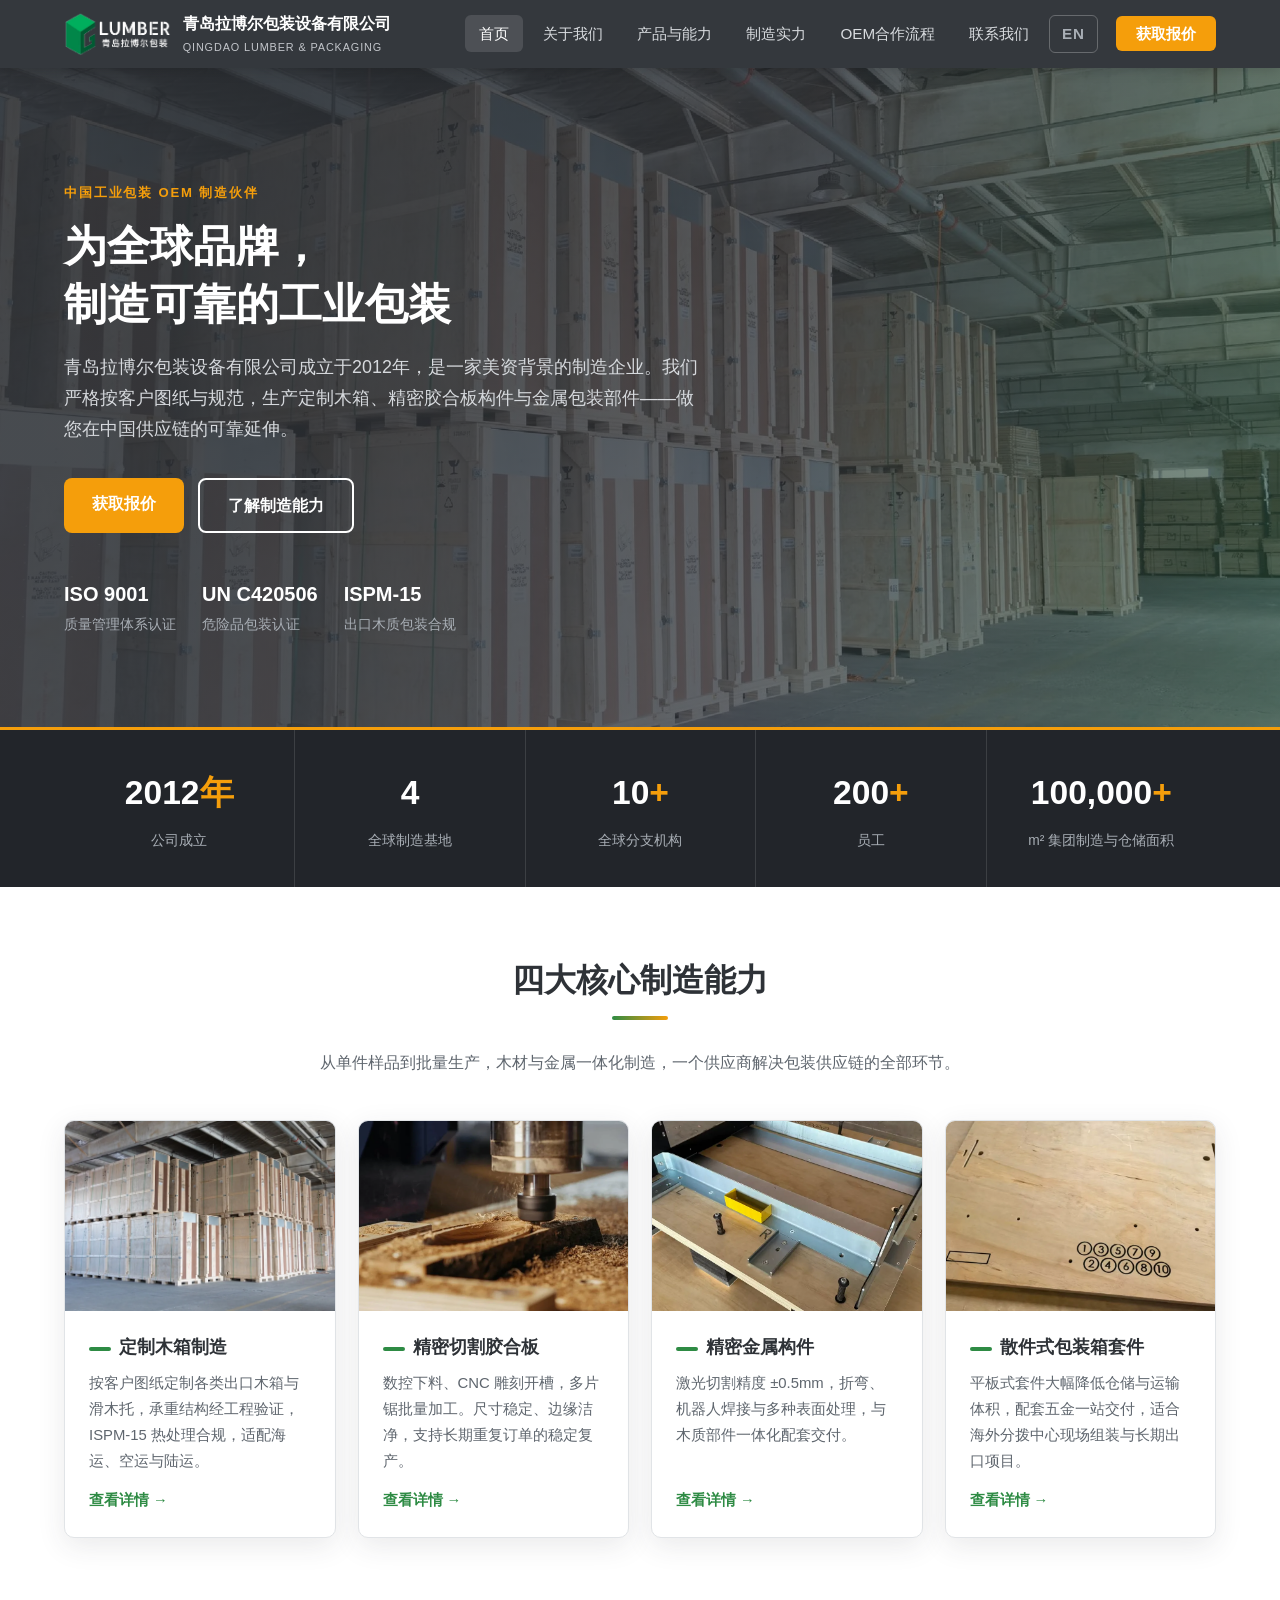
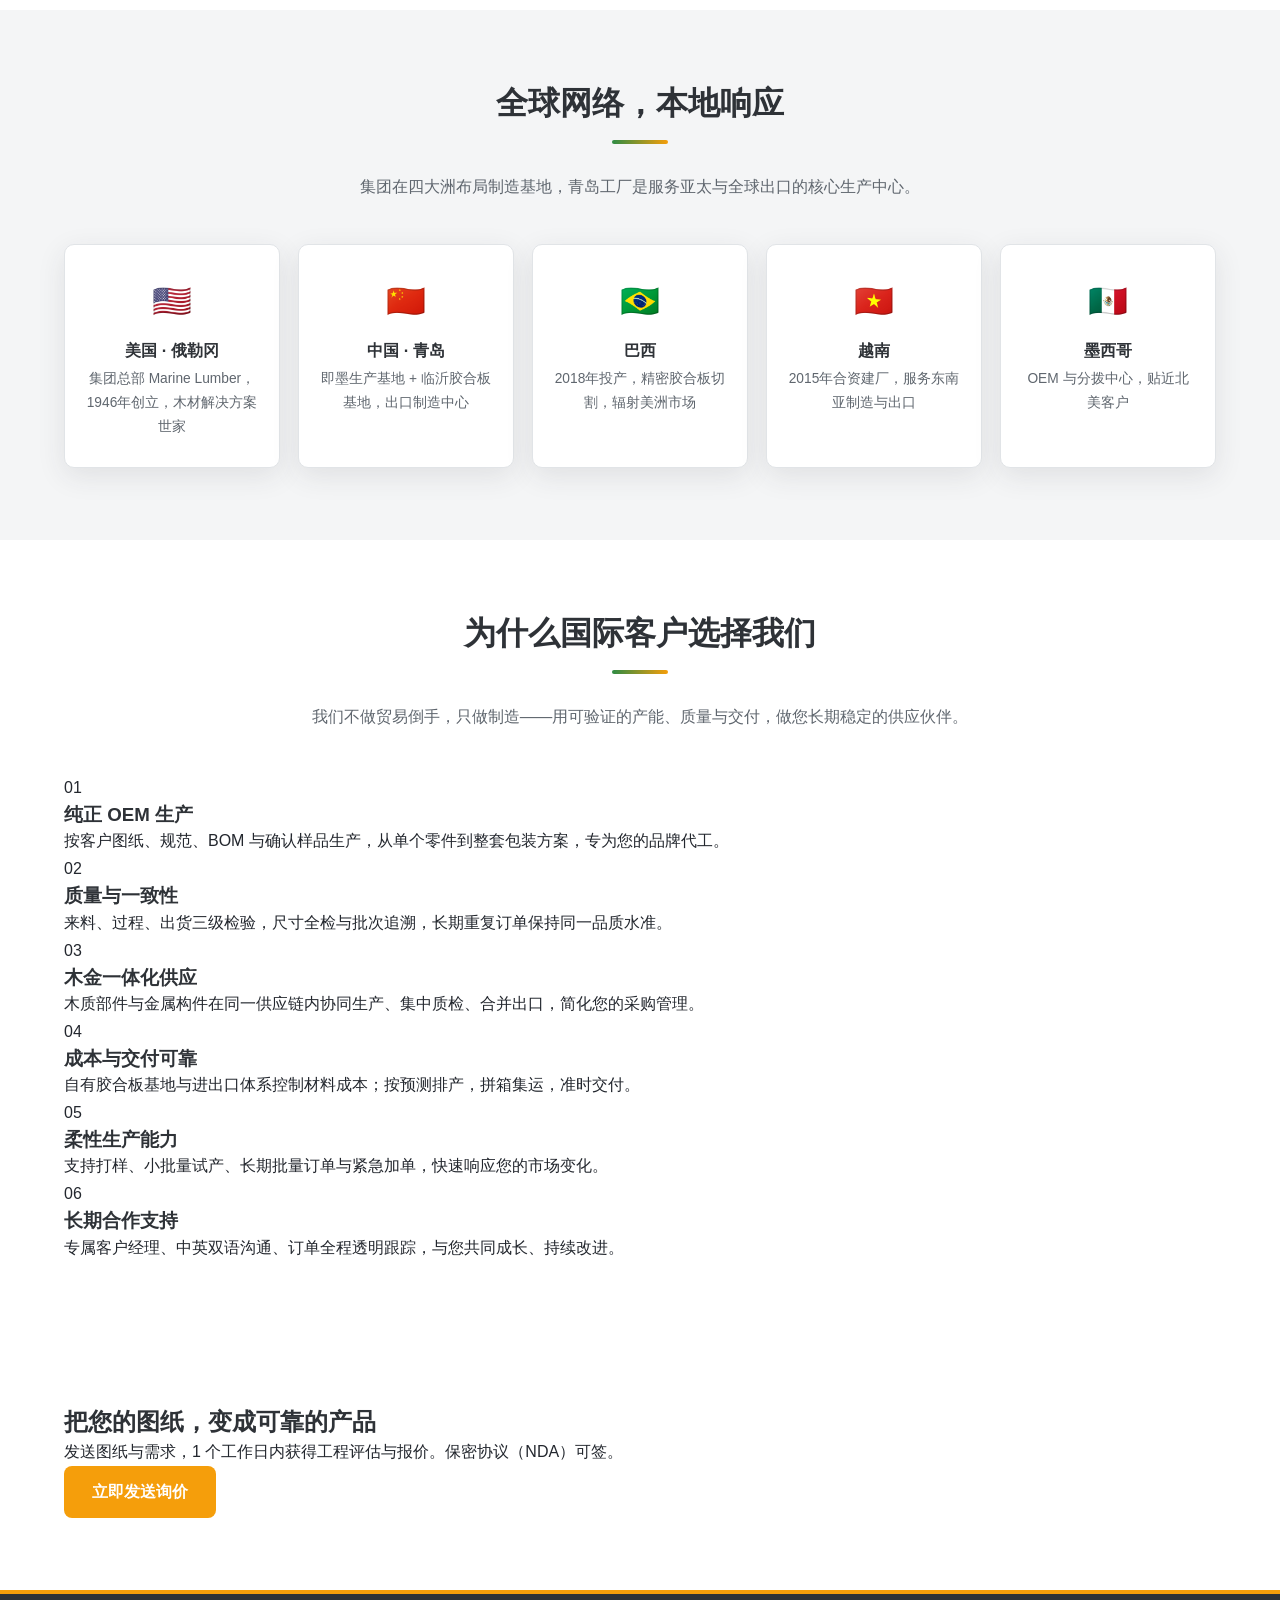
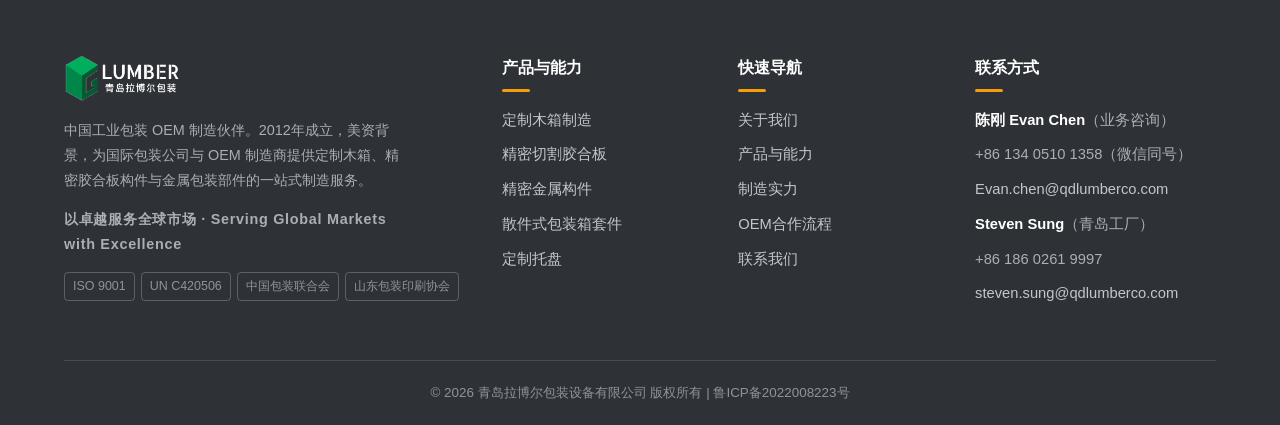
==== commit fc307d6f: "v6: design polish" ====
--- a/index.html
+++ b/index.html
@@ -7,6 +7,9 @@
 <meta name="description" content="青岛拉博尔包装设备有限公司成立于2012年，美资背景的工业包装OEM制造商。为国际包装公司与OEM制造商提供定制木箱、精密切割胶合板、精密金属构件与散件式包装箱套件，ISO 9001认证，产品出口全球。">
 <meta name="keywords" content="青岛拉博尔包装设备有限公司,工业包装,OEM制造,定制木箱,出口木箱,胶合板切割,CNC加工,金属包装件,散件包装箱,ISPM-15">
 <link rel="stylesheet" href="assets/css/style.css">
+<link rel="preconnect" href="https://fonts.googleapis.com">
+<link rel="preconnect" href="https://fonts.gstatic.com" crossorigin>
+<link href="https://fonts.googleapis.com/css2?family=Archivo:wght@400;500;600;700;800&display=swap" rel="stylesheet">
 <link rel="icon" type="image/png" href="assets/img/favicon.png">
 <script type="application/ld+json">
 {
@@ -55,7 +58,7 @@
     <img class="hero-bg" src="assets/img/hero-factory.webp" alt="青岛拉博尔包装设备有限公司现代化工厂" fetchpriority="high">
     <div class="hero-inner">
       <span class="eyebrow">中国工业包装 OEM 制造伙伴</span>
-      <h1>为全球品牌，制造可靠的工业包装</h1>
+      <h1>为全球品牌，<br>制造<span class="hl">可靠</span>的工业包装</h1>
       <p class="lead">青岛拉博尔包装设备有限公司成立于2012年，是一家美资背景的制造企业。我们严格按客户图纸与规范，生产定制木箱、精密胶合板构件与金属包装部件——做您在中国供应链的可靠延伸。</p>
       <div class="hero-actions">
         <a class="btn" href="contact.html">获取报价</a>
@@ -142,25 +145,25 @@
     <div class="container">
       <h2 class="section-title">为什么国际客户选择我们</h2>
       <p class="section-sub">我们不做贸易倒手，只做制造——用可验证的产能、质量与交付，做您长期稳定的供应伙伴。</p>
-      <div class="why-grid">
-        <div class="why"><div class="icon">◈</div><h3>纯正 OEM 生产</h3><p>按客户图纸、规范、BOM 与确认样品生产，从单个零件到整套包装方案，专为您的品牌代工。</p></div>
-        <div class="why"><div class="icon">◎</div><h3>质量与一致性</h3><p>来料、过程、出货三级检验，尺寸全检与批次追溯，长期重复订单保持同一品质水准。</p></div>
-        <div class="why"><div class="icon">⬢</div><h3>木金一体化供应</h3><p>木质部件与金属构件在同一供应链内协同生产、集中质检、合并出口，简化您的采购管理。</p></div>
-        <div class="why"><div class="icon">✦</div><h3>成本与交付可靠</h3><p>自有胶合板基地与进出口体系控制材料成本；按预测排产，拼箱集运，准时交付。</p></div>
-        <div class="why"><div class="icon">⬣</div><h3>柔性生产能力</h3><p>支持打样、小批量试产、长期批量订单与紧急加单，快速响应您的市场变化。</p></div>
-        <div class="why"><div class="icon">❖</div><h3>长期合作支持</h3><p>专属客户经理、中英双语沟通、订单全程透明跟踪，与您共同成长、持续改进。</p></div>
+      <div class="why-nums">
+        <div class="why-num"><span class="n">01</span><div><h3>纯正 OEM 生产</h3><p>按客户图纸、规范、BOM 与确认样品生产，从单个零件到整套包装方案，专为您的品牌代工。</p></div></div>
+        <div class="why-num"><span class="n">02</span><div><h3>质量与一致性</h3><p>来料、过程、出货三级检验，尺寸全检与批次追溯，长期重复订单保持同一品质水准。</p></div></div>
+        <div class="why-num"><span class="n">03</span><div><h3>木金一体化供应</h3><p>木质部件与金属构件在同一供应链内协同生产、集中质检、合并出口，简化您的采购管理。</p></div></div>
+        <div class="why-num"><span class="n">04</span><div><h3>成本与交付可靠</h3><p>自有胶合板基地与进出口体系控制材料成本；按预测排产，拼箱集运，准时交付。</p></div></div>
+        <div class="why-num"><span class="n">05</span><div><h3>柔性生产能力</h3><p>支持打样、小批量试产、长期批量订单与紧急加单，快速响应您的市场变化。</p></div></div>
+        <div class="why-num"><span class="n">06</span><div><h3>长期合作支持</h3><p>专属客户经理、中英双语沟通、订单全程透明跟踪，与您共同成长、持续改进。</p></div></div>
       </div>
     </div>
   </section>
 
   <!-- CTA -->
-  <section>
-    <div class="container">
-      <div class="cta-band">
+  <section class="cta-full">
+    <div class="container cta-full-inner">
+      <div>
         <h2>把您的图纸，变成可靠的产品</h2>
         <p>发送图纸与需求，1 个工作日内获得工程评估与报价。保密协议（NDA）可签。</p>
-        <a class="btn" href="contact.html">立即发送询价</a>
-      </div>
+      </div>
+      <a class="btn" href="contact.html">立即发送询价</a>
     </div>
   </section>
 </main>
--- a/assets/css/style.css
+++ b/assets/css/style.css
@@ -48,13 +48,16 @@
 .btn-green:hover{background:#256F39;box-shadow:0 6px 16px rgba(46,139,68,.35)}
 .nav-cta{margin-left:10px;padding:9px 20px!important;background:var(--accent);color:#fff!important;font-weight:700}
 .nav-cta:hover{background:var(--accent-dark)!important}
+/* EN 语言切换：克制的小字样式 */
+.lang-switch{display:inline-block;font-size:.8rem;font-weight:600;letter-spacing:.06em;color:#A9AFB6!important;border:1px solid rgba(255,255,255,.25);border-radius:20px;padding:5px 12px!important;margin-right:2px;transition:.2s}
+.lang-switch:hover{color:#fff!important;border-color:rgba(255,255,255,.6)}
 .hamburger{display:none;background:none;border:none;cursor:pointer;padding:8px}
 .hamburger span{display:block;width:26px;height:3px;background:#fff;margin:5px 0;border-radius:2px;transition:.25s}
 
 /* ===== Hero ===== */
 .hero{position:relative;color:#fff;padding:110px 0 90px;overflow:hidden;background:var(--graphite)}
-.hero-bg{position:absolute;inset:0;object-fit:cover;width:100%;height:100%;opacity:.38}
-.hero::after{content:"";position:absolute;inset:0;background:linear-gradient(100deg,rgba(46,50,55,.93) 20%,rgba(46,50,55,.58) 60%,rgba(46,139,68,.28))}
+.hero-bg{position:absolute;inset:0;object-fit:cover;width:100%;height:100%;opacity:.48}
+.hero::after{content:"";position:absolute;inset:0;background:linear-gradient(100deg,rgba(46,50,55,.74) 20%,rgba(46,50,55,.46) 60%,rgba(46,139,68,.22))}
 .hero-inner{position:relative;z-index:2;max-width:1200px;margin:0 auto;padding:0 24px}
 .hero .eyebrow{color:var(--accent)}
 .hero h1{color:#fff;font-size:2.7rem;max-width:720px;margin-bottom:18px}
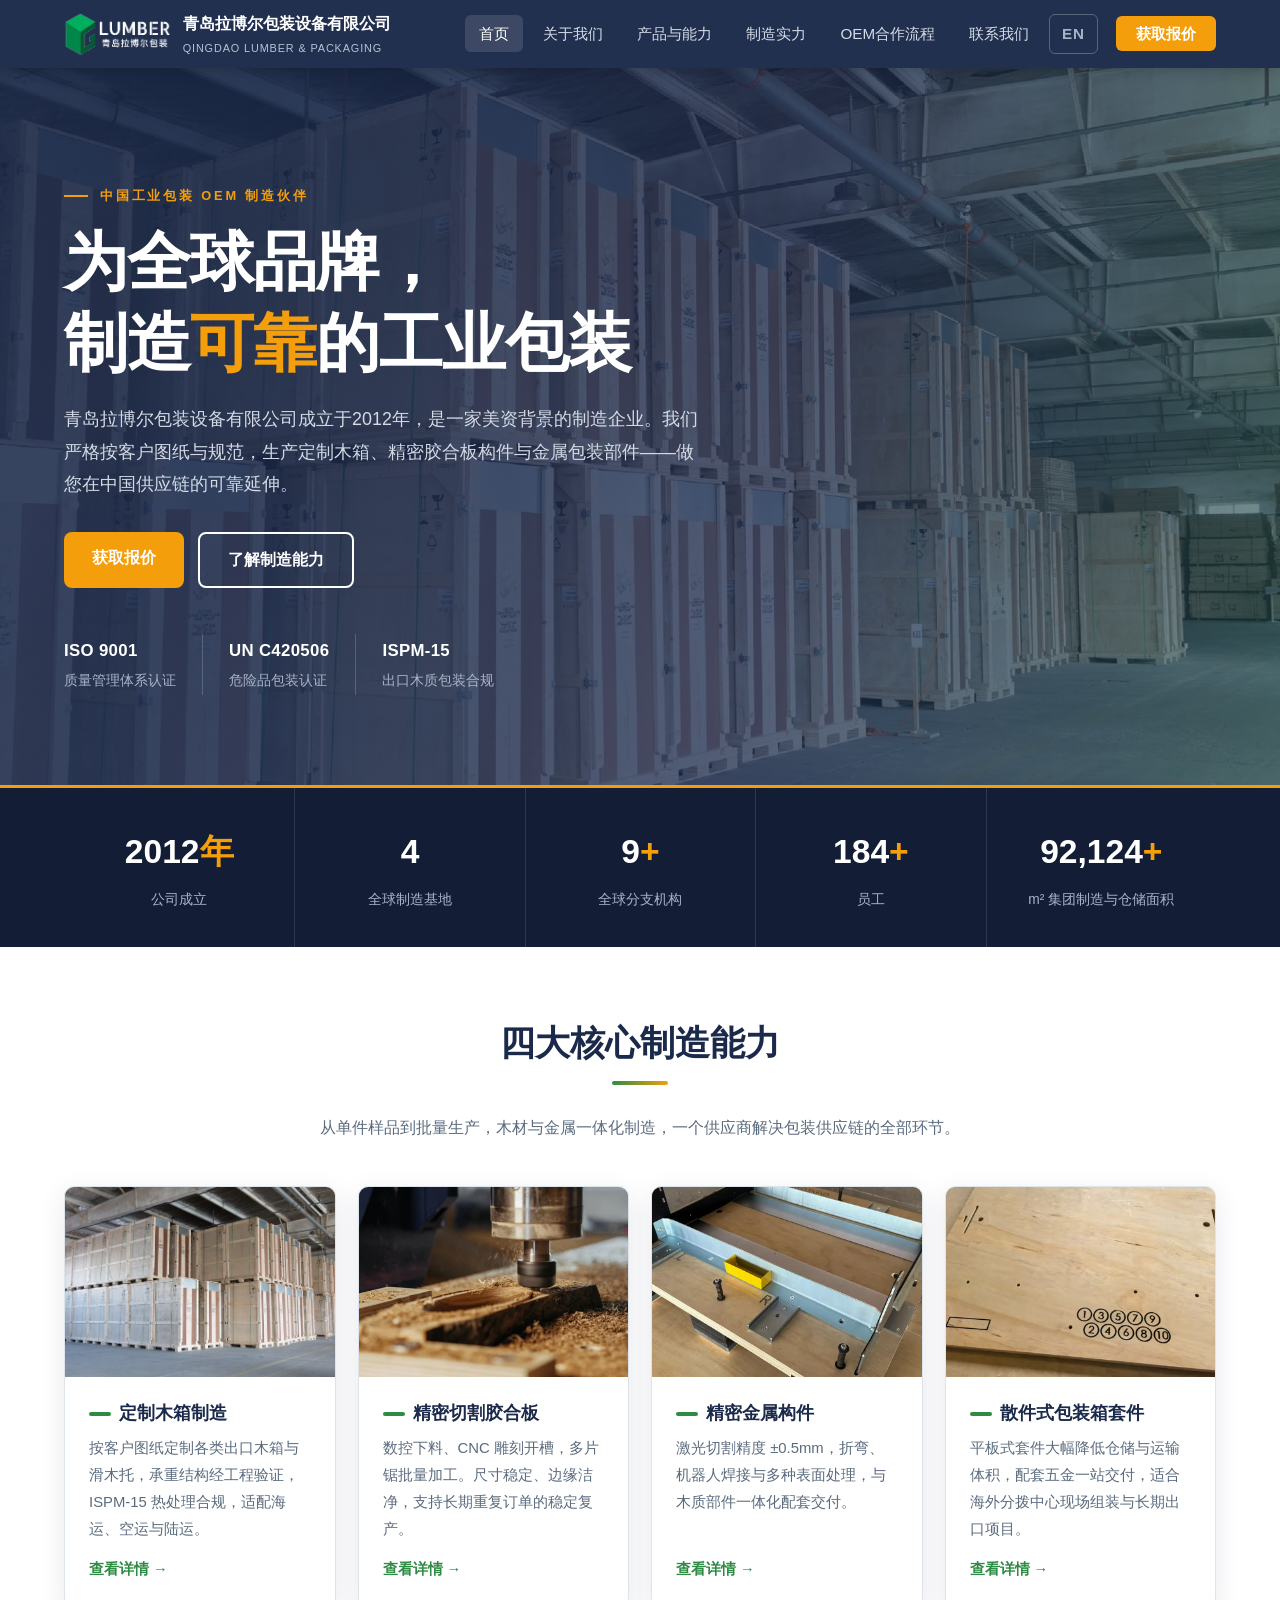
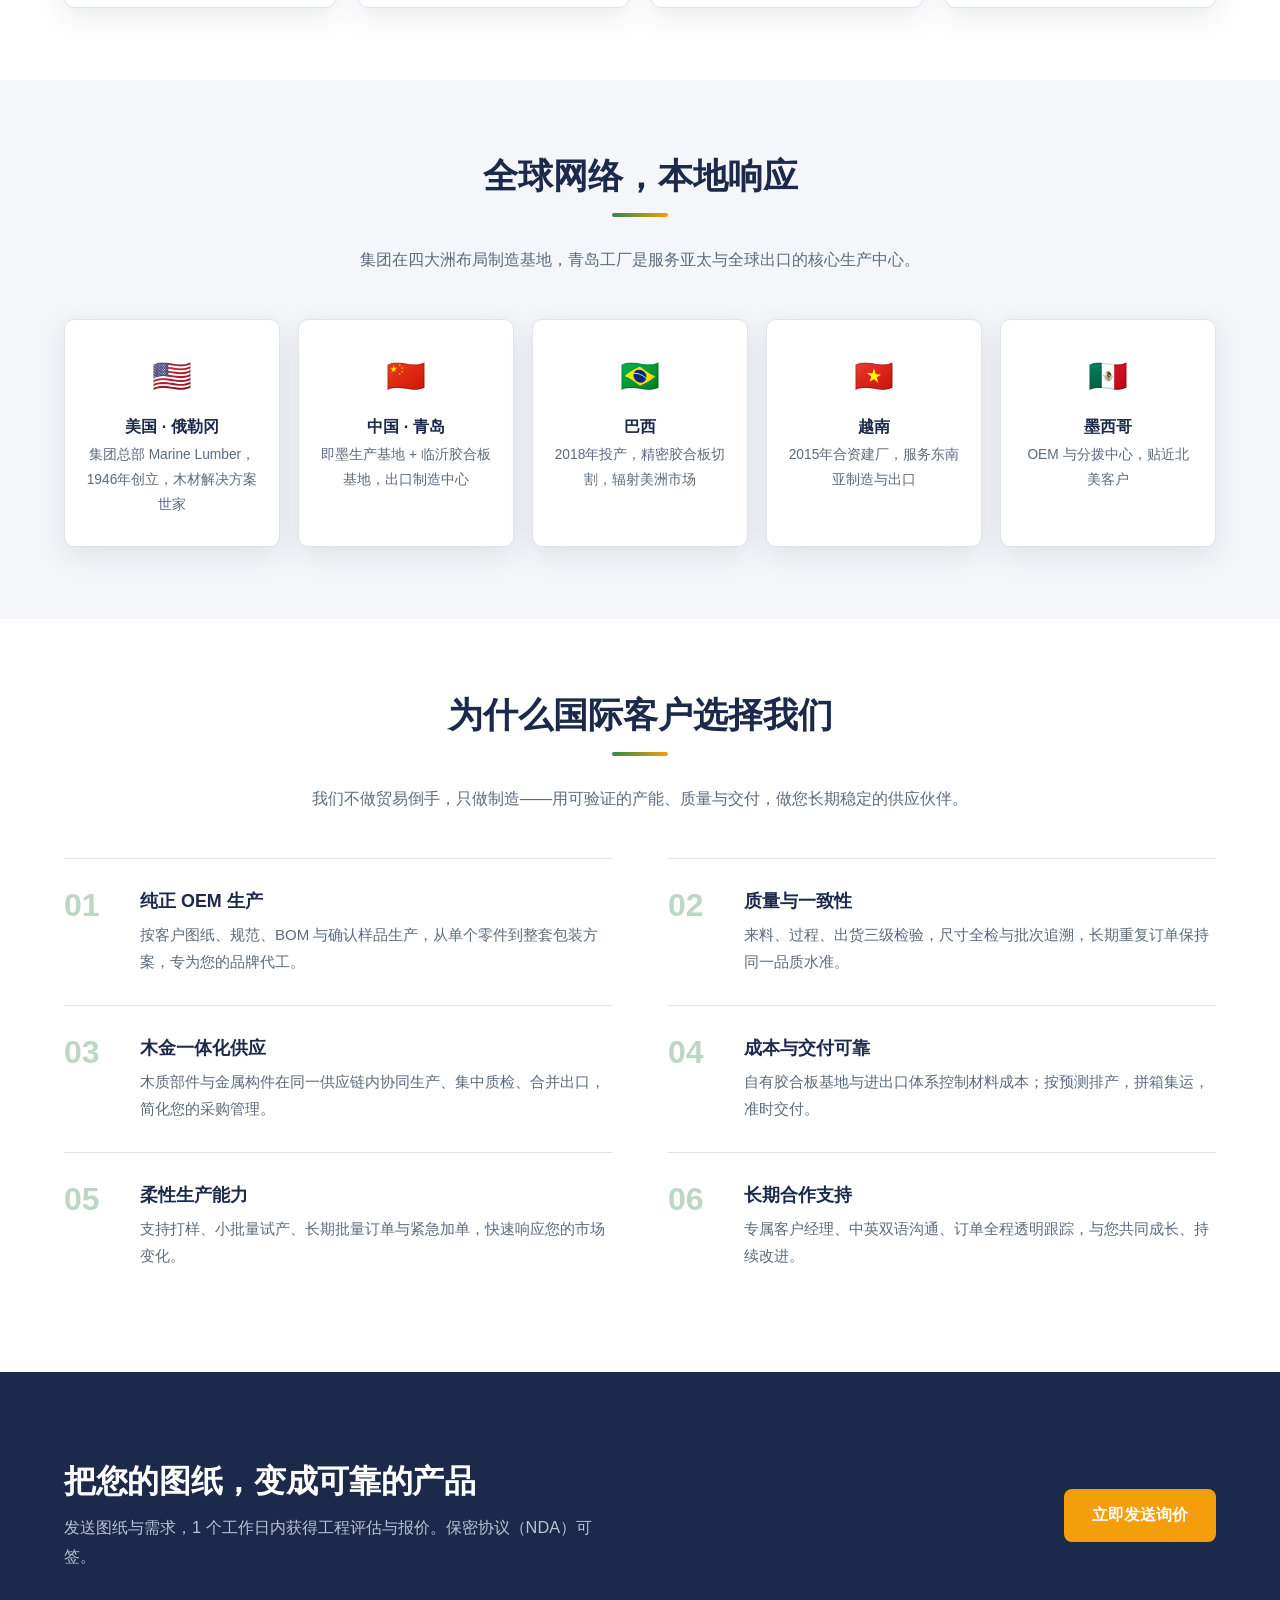
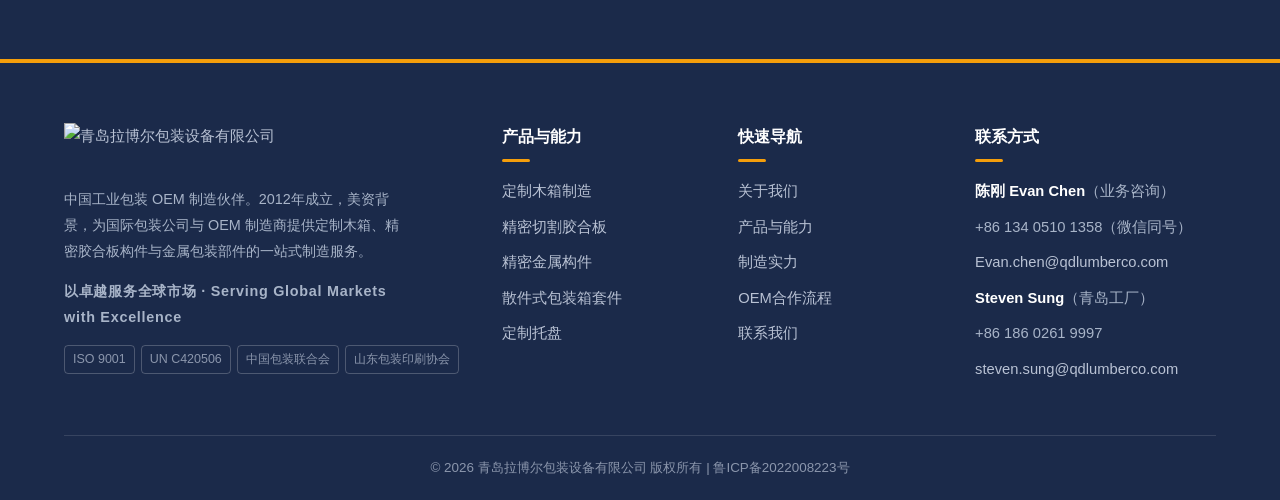
==== commit 9456ce0f: "v7: light minimalist theme" ====
--- a/index.html
+++ b/index.html
@@ -172,7 +172,7 @@
   <div class="container">
     <div class="footer-grid">
       <div class="footer-brand">
-        <img class="footer-logo" src="assets/img/logo.png" alt="青岛拉博尔包装设备有限公司">
+        <img class="footer-logo" src="assets/img/logo-light.png" alt="青岛拉博尔包装设备有限公司">
         <p>中国工业包装 OEM 制造伙伴。2012年成立，美资背景，为国际包装公司与 OEM 制造商提供定制木箱、精密胶合板构件与金属包装部件的一站式制造服务。</p>
         <p class="footer-tagline">以卓越服务全球市场 · Serving Global Markets with Excellence</p>
         <div class="footer-certs"><span>ISO 9001</span><span>UN C420506</span><span>中国包装联合会</span><span>山东包装印刷协会</span></div>
--- a/assets/css/style.css
+++ b/assets/css/style.css
@@ -1,91 +1,107 @@
 /* 青岛拉博尔包装设备有限公司 — OEM 制造商官网样式
-   设计语言：高级灰 + 叶绿 + 橙色点缀，B2B 工业风 */
+   设计语言：藏青 + 叶绿 + 橙色点缀，与英文站 en.qdlumber.com 同语言，B2B 工业风 */
 :root{
-  --graphite:#2E3237;
-  --graphite-2:#22252A;
+  --navy:#1B2A4A;
+  --navy-2:#131E36;
   --steel:#2E8B44;
-  --steel-light:#EDF0EE;
+  --steel-light:#EAF3ED;
   --accent:#F59E0B;
   --accent-dark:#D6890A;
-  --ink:#23272E;
-  --muted:#5F666E;
+  --ink:#1F2937;
+  --muted:#5b6b7e;
   --bg:#ffffff;
-  --bg-soft:#F4F5F6;
-  --line:#E1E4E7;
+  --bg-soft:#F4F6F9;
+  --line:#DEE5EA;
   --radius:10px;
-  --shadow:0 8px 28px rgba(46,50,55,.10);
-  --font:-apple-system,BlinkMacSystemFont,"PingFang SC","Hiragino Sans GB","Microsoft YaHei","Noto Sans SC","Segoe UI",sans-serif;
+  --shadow:0 8px 28px rgba(27,42,74,.10);
+  --font:"Archivo",-apple-system,BlinkMacSystemFont,"PingFang SC","Hiragino Sans GB","Microsoft YaHei","Noto Sans SC","Segoe UI",sans-serif;
+  --font-latin:"Archivo","Helvetica Neue",Arial,sans-serif;
 }
 *{margin:0;padding:0;box-sizing:border-box}
+::selection{background:var(--steel);color:#fff}
+a:focus-visible,button:focus-visible{outline:2px solid var(--accent);outline-offset:3px}
 html{scroll-behavior:smooth}
-body{font-family:var(--font);color:var(--ink);line-height:1.75;background:var(--bg);-webkit-font-smoothing:antialiased}
+body{font-family:var(--font);color:var(--ink);line-height:1.8;background:var(--bg);-webkit-font-smoothing:antialiased}
 img{max-width:100%;display:block}
 a{color:var(--steel);text-decoration:none}
 a:hover{color:var(--accent-dark)}
 .container{max-width:1200px;margin:0 auto;padding:0 24px}
 section{padding:72px 0}
 .section-soft{background:var(--bg-soft)}
-h1,h2,h3{line-height:1.35;color:var(--graphite);font-weight:700}
-h2.section-title{font-size:2rem;text-align:center;margin-bottom:12px;position:relative;padding-bottom:16px}
+h1,h2,h3{line-height:1.35;color:var(--navy);font-weight:700}
+h2.section-title{font-size:2.2rem;text-align:center;margin-bottom:12px;position:relative;padding-bottom:16px}
 h2.section-title::after{content:"";display:block;width:56px;height:4px;border-radius:2px;background:linear-gradient(90deg,var(--steel),var(--accent));margin:14px auto 0}
 .section-sub{text-align:center;color:var(--muted);max-width:760px;margin:0 auto 44px;font-size:1.02rem}
-.eyebrow{display:inline-block;font-size:.82rem;letter-spacing:.14em;color:var(--accent-dark);font-weight:700;text-transform:uppercase;margin-bottom:12px}
+.eyebrow{display:inline-flex;align-items:center;gap:12px;font-family:var(--font-latin);font-size:.8rem;letter-spacing:.22em;color:var(--accent);font-weight:700;text-transform:uppercase;margin-bottom:14px}
+.eyebrow::before{content:"";width:24px;height:2px;background:var(--accent);flex:none}
 
 /* ===== 顶部导航 ===== */
-.site-header{position:sticky;top:0;z-index:100;background:rgba(46,50,55,.97);backdrop-filter:blur(6px);box-shadow:0 2px 12px rgba(0,0,0,.18)}
+.site-header{position:sticky;top:0;z-index:100;background:rgba(27,42,74,.97);backdrop-filter:blur(6px);box-shadow:0 2px 12px rgba(0,0,0,.18)}
 .nav-inner{display:flex;align-items:center;justify-content:space-between;height:68px}
 .brand{display:flex;align-items:center;gap:12px;color:#fff;font-weight:700;font-size:1rem;white-space:nowrap}
 .brand-logo{height:44px;width:auto;display:block}
-.brand small{display:block;font-size:.68rem;font-weight:400;color:#C3C6CB;letter-spacing:.08em}
+.brand small{display:block;font-size:.68rem;font-weight:400;color:#B9C2D4;letter-spacing:.08em}
 .nav-links{display:flex;align-items:center;gap:6px;list-style:none}
-.nav-links a{color:#D9DCE0;padding:10px 14px;border-radius:6px;font-size:.95rem;transition:.2s}
+.nav-links a{color:#D5DCE8;padding:10px 14px;border-radius:6px;font-size:.95rem;transition:.2s}
 .nav-links a:hover,.nav-links a.active{color:#fff;background:rgba(255,255,255,.12)}
 .btn{display:inline-block;background:var(--accent);color:#fff!important;padding:12px 28px;border-radius:8px;font-weight:700;border:none;cursor:pointer;transition:.2s;font-size:.98rem}
-.btn:hover{background:var(--accent-dark);transform:translateY(-1px);box-shadow:0 6px 16px rgba(245,158,11,.35)}
+.btn:hover{background:var(--accent-dark);transform:translateY(-1px);box-shadow:0 6px 16px rgba(245,158,11,.35);filter:brightness(1.05)}
 .btn-outline{background:transparent;border:2px solid #fff;color:#fff!important}
-.btn-outline:hover{background:#fff;color:var(--graphite)!important}
+.btn-outline:hover{background:#fff;color:var(--navy)!important}
 .btn-green{background:var(--steel)}
 .btn-green:hover{background:#256F39;box-shadow:0 6px 16px rgba(46,139,68,.35)}
 .nav-cta{margin-left:10px;padding:9px 20px!important;background:var(--accent);color:#fff!important;font-weight:700}
 .nav-cta:hover{background:var(--accent-dark)!important}
 /* EN 语言切换：克制的小字样式 */
-.lang-switch{display:inline-block;font-size:.8rem;font-weight:600;letter-spacing:.06em;color:#A9AFB6!important;border:1px solid rgba(255,255,255,.25);border-radius:20px;padding:5px 12px!important;margin-right:2px;transition:.2s}
+.lang-switch{display:inline-block;font-size:.8rem;font-weight:600;letter-spacing:.06em;color:#A8B4C8!important;border:1px solid rgba(255,255,255,.25);border-radius:20px;padding:5px 12px!important;margin-right:2px;transition:.2s}
 .lang-switch:hover{color:#fff!important;border-color:rgba(255,255,255,.6)}
 .hamburger{display:none;background:none;border:none;cursor:pointer;padding:8px}
 .hamburger span{display:block;width:26px;height:3px;background:#fff;margin:5px 0;border-radius:2px;transition:.25s}
 
 /* ===== Hero ===== */
-.hero{position:relative;color:#fff;padding:110px 0 90px;overflow:hidden;background:var(--graphite)}
+.hero{position:relative;color:#fff;padding:110px 0 90px;overflow:hidden;background:var(--navy)}
 .hero-bg{position:absolute;inset:0;object-fit:cover;width:100%;height:100%;opacity:.48}
-.hero::after{content:"";position:absolute;inset:0;background:linear-gradient(100deg,rgba(46,50,55,.74) 20%,rgba(46,50,55,.46) 60%,rgba(46,139,68,.22))}
+.hero::after{content:"";position:absolute;inset:0;background:linear-gradient(100deg,rgba(27,42,74,.74) 20%,rgba(27,42,74,.46) 60%,rgba(46,139,68,.22))}
 .hero-inner{position:relative;z-index:2;max-width:1200px;margin:0 auto;padding:0 24px}
-.hero .eyebrow{color:var(--accent)}
-.hero h1{color:#fff;font-size:2.7rem;max-width:720px;margin-bottom:18px}
-.hero p.lead{font-size:1.12rem;color:#D6D9DD;max-width:640px;margin-bottom:32px}
+.hero h1{color:#fff;font-size:clamp(2.4rem,5.2vw,4rem);letter-spacing:-0.015em;line-height:1.28;max-width:760px;margin-bottom:18px}
+.hero h1 .hl{color:var(--accent)}
+.hero p.lead{font-size:1.12rem;color:#D3DAE6;max-width:640px;margin-bottom:32px}
 .hero-actions{display:flex;gap:14px;flex-wrap:wrap}
-.hero-badges{display:flex;gap:26px;margin-top:44px;flex-wrap:wrap}
-.hero-badges div{font-size:.88rem;color:#A9AFB6}
-.hero-badges strong{display:block;color:#fff;font-size:1.25rem}
+/* Hero 入场：子元素依次淡入上浮 */
+@keyframes heroRise{from{opacity:0;transform:translateY(26px)}to{opacity:1;transform:none}}
+.hero-inner>*{animation:heroRise .9s cubic-bezier(.22,.61,.36,1) both}
+.hero-inner>:nth-child(1){animation-delay:.05s}
+.hero-inner>:nth-child(2){animation-delay:.16s}
+.hero-inner>:nth-child(3){animation-delay:.27s}
+.hero-inner>:nth-child(4){animation-delay:.38s}
+.hero-inner>:nth-child(5){animation-delay:.49s}
+@media (prefers-reduced-motion:reduce){.hero-inner>*{animation:none}}
+/* 认证栏：细分隔线 + 小字，去徽章堆感 */
+.hero-badges{display:flex;flex-wrap:wrap;margin-top:46px}
+.hero-badges div{font-size:.85rem;color:#A8B4C8;padding:2px 26px;border-left:1px solid rgba(255,255,255,.18)}
+.hero-badges div:first-child{border-left:none;padding-left:0}
+.hero-badges strong{display:block;color:#fff;font-size:1.05rem;font-weight:700;letter-spacing:.02em;margin-bottom:2px}
 
 /* ===== 数据条 ===== */
-.stats{background:var(--graphite-2);color:#fff;padding:0;border-top:3px solid var(--accent)}
+.stats{background:var(--navy-2);color:#fff;padding:0;border-top:3px solid var(--accent)}
 .stats-grid{display:grid;grid-template-columns:repeat(5,1fr);text-align:center}
 .stat{padding:34px 10px;border-left:1px solid rgba(255,255,255,.12)}
 .stat:first-child{border-left:none}
-.stat .num{font-size:2.1rem;font-weight:800;color:#fff}
+.stat .num{font-size:2.1rem;font-weight:800;color:#fff;font-variant-numeric:tabular-nums}
 .stat .num em{font-style:normal;color:var(--accent)}
-.stat .label{font-size:.86rem;color:#A9AFB6;margin-top:6px}
+.stat .label{font-size:.86rem;color:#A8B4C8;margin-top:6px}
 
 /* ===== 能力卡片 ===== */
 .cap-grid{display:grid;grid-template-columns:repeat(4,1fr);gap:22px}
 .card{background:#fff;border:1px solid var(--line);border-radius:var(--radius);overflow:hidden;box-shadow:var(--shadow);transition:.25s;display:flex;flex-direction:column}
-.card:hover{transform:translateY(-6px);box-shadow:0 16px 36px rgba(46,50,55,.16);border-color:var(--steel)}
+.card:hover{transform:translateY(-6px);box-shadow:0 16px 36px rgba(27,42,74,.16);border-color:var(--steel)}
 .card img{height:190px;width:100%;object-fit:cover}
 .card-body{padding:24px;display:flex;flex-direction:column;flex:1}
 .card-body h3{font-size:1.12rem;margin-bottom:10px}
 .card-body h3::before{content:"";display:inline-block;width:22px;height:4px;border-radius:2px;background:var(--steel);margin-right:8px;vertical-align:middle}
 .card-body p{font-size:.93rem;color:var(--muted);flex:1}
-.card-body a{margin-top:14px;font-weight:700;font-size:.92rem}
+.card-body a{margin-top:14px;font-weight:700;font-size:.92rem;display:inline-block;transition:transform .25s ease,color .2s}
+.card-body a:hover{transform:translateX(4px)}
 /* ===== 卡片动画 ===== */
 /* 滚动显现：由 JS 加 .reveal，入视口后加 .visible */
 .reveal{opacity:0;transform:translateY(28px);transition:opacity .6s ease,transform .6s cubic-bezier(.22,.61,.36,1);transition-delay:var(--d,0s)}
@@ -98,7 +114,7 @@
 .card img{transition:transform .5s ease}
 .card:hover img{transform:scale(1.07)}
 .net-card,.contact-card{transition:transform .25s ease,box-shadow .25s ease}
-.net-card:hover,.contact-card:hover{transform:translateY(-6px);box-shadow:0 16px 36px rgba(46,50,55,.14)}
+.net-card:hover,.contact-card:hover{transform:translateY(-6px);box-shadow:0 16px 36px rgba(27,42,74,.14)}
 
 /* ===== 全球网络 ===== */
 .network-grid{display:grid;grid-template-columns:repeat(5,1fr);gap:18px}
@@ -113,18 +129,28 @@
 .why .icon{width:48px;height:48px;border-radius:12px;background:var(--steel-light);color:var(--steel);display:flex;align-items:center;justify-content:center;font-size:1.4rem;margin-bottom:16px;font-weight:800}
 .why h3{font-size:1.08rem;margin-bottom:8px}
 .why p{font-size:.93rem;color:var(--muted)}
-
-/* ===== CTA 横幅 ===== */
-.cta-band{background:linear-gradient(120deg,var(--graphite),var(--steel));color:#fff;text-align:center;padding:64px 24px;border-radius:18px;margin:20px 0}
-.cta-band h2{color:#fff;font-size:1.9rem;margin-bottom:12px}
-.cta-band p{color:#D6D9DD;margin-bottom:26px;max-width:620px;margin-left:auto;margin-right:auto}
+/* 编号式 editorial 列表：替代几何图标，更有咨询感 */
+.why-nums{display:grid;grid-template-columns:1fr 1fr;column-gap:56px;margin-top:6px}
+.why-num{display:flex;gap:22px;padding:30px 0;border-top:1px solid var(--line)}
+.why-num .n{font-family:var(--font-latin);font-weight:800;font-size:2rem;line-height:1;color:#BCD8C3;flex:none;min-width:54px;font-variant-numeric:tabular-nums}
+.why-num h3{font-size:1.12rem;margin-bottom:8px}
+.why-num p{font-size:.94rem;color:var(--muted)}
+/* 三项小网格内的编号（about/products/process 复用 why 卡片） */
+.why .icon-num{font-family:var(--font-latin);font-weight:800;font-size:1.5rem;color:var(--steel);letter-spacing:.02em;margin-bottom:14px;font-variant-numeric:tabular-nums}
+
+/* ===== CTA 全幅横带 ===== */
+.cta-full{background:var(--navy);padding:88px 0}
+.cta-full-inner{display:flex;align-items:center;justify-content:space-between;gap:40px}
+.cta-full h2{color:#fff;font-size:2rem;letter-spacing:-0.01em;margin-bottom:10px}
+.cta-full p{color:#B9C2D4;font-size:1.02rem;max-width:560px}
+.cta-full .btn{flex:none}
 
 /* ===== 内页标题 ===== */
-.page-hero{background:linear-gradient(120deg,var(--graphite),var(--steel));color:#fff;padding:64px 0;position:relative;overflow:hidden}
+.page-hero{background:linear-gradient(120deg,var(--navy),var(--steel));color:#fff;padding:64px 0;position:relative;overflow:hidden}
 .page-hero h1{color:#fff;font-size:2.2rem;margin-bottom:10px}
-.page-hero p{color:#C3C6CB;max-width:720px}
-.breadcrumb{font-size:.85rem;color:#8F949A;margin-bottom:14px}
-.breadcrumb a{color:#D6D9DD}
+.page-hero p{color:#B9C2D4;max-width:720px}
+.breadcrumb{font-size:.85rem;color:#8B96AC;margin-bottom:14px}
+.breadcrumb a{color:#D3DAE6}
 
 /* ===== 图文排版 ===== */
 .split{display:grid;grid-template-columns:1fr 1fr;gap:48px;align-items:center}
@@ -137,10 +163,10 @@
 
 /* ===== 设备表 / 规格表 ===== */
 .spec-table{width:100%;border-collapse:collapse;background:#fff;border-radius:var(--radius);overflow:hidden;box-shadow:var(--shadow);font-size:.93rem}
-.spec-table th{background:var(--graphite);color:#fff;text-align:left;padding:14px 18px;font-weight:600}
+.spec-table th{background:var(--navy);color:#fff;text-align:left;padding:14px 18px;font-weight:600}
 .spec-table td{padding:13px 18px;border-bottom:1px solid var(--line);vertical-align:top}
 .spec-table tr:last-child td{border-bottom:none}
-.spec-table tr:nth-child(even) td{background:#F6F7F8}
+.spec-table tr:nth-child(even) td{background:#F5F7FA}
 .tag{display:inline-block;background:var(--steel-light);color:var(--steel);font-size:.78rem;font-weight:700;padding:3px 10px;border-radius:20px;margin-right:6px}
 
 /* ===== 流程时间线 ===== */
@@ -175,27 +201,27 @@
 @media(max-width:768px){.faq-grid{grid-template-columns:1fr}}
 
 /* ===== 页脚 ===== */
-.site-footer{background:var(--graphite);color:#C3C6CB;padding:60px 0 0;font-size:.92rem;border-top:4px solid var(--accent)}
+.site-footer{background:var(--navy);color:#B9C2D4;padding:60px 0 0;font-size:.92rem;border-top:4px solid var(--accent)}
 .footer-grid{display:grid;grid-template-columns:2fr 1fr 1fr 1.2fr;gap:36px;margin-bottom:44px}
 .footer-brand img.footer-logo{height:48px;width:auto;display:block;margin-bottom:16px}
-.footer-brand p{font-size:.9rem;color:#A9AFB6;margin-bottom:14px;max-width:340px}
+.footer-brand p{font-size:.9rem;color:#A8B4C8;margin-bottom:14px;max-width:340px}
 .footer-tagline{color:#3DA758;font-size:.85rem;font-weight:600;letter-spacing:.05em;margin-bottom:14px}
-.footer-certs{font-size:.78rem;color:#8F949A;line-height:2}
+.footer-certs{font-size:.78rem;color:#8B96AC;line-height:2}
 .footer-certs span{display:inline-block;border:1px solid rgba(255,255,255,.22);border-radius:4px;padding:1px 8px;margin:0 6px 6px 0}
 .site-footer h4{color:#fff;font-size:1rem;margin-bottom:16px;position:relative;padding-bottom:10px}
 .site-footer h4::after{content:"";position:absolute;left:0;bottom:0;width:28px;height:3px;border-radius:2px;background:var(--accent)}
 .site-footer ul{list-style:none}
 .site-footer li{margin-bottom:9px}
-.site-footer a{color:#C3C6CB}
+.site-footer a{color:#B9C2D4}
 .site-footer a:hover{color:var(--accent)}
-.footer-contact li{color:#A9AFB6}
+.footer-contact li{color:#A8B4C8}
 .footer-contact strong{color:#fff;font-weight:600}
-.footer-bottom{border-top:1px solid rgba(255,255,255,.12);padding:20px 0;text-align:center;font-size:.84rem;color:#8F949A}
+.footer-bottom{border-top:1px solid rgba(255,255,255,.12);padding:20px 0;text-align:center;font-size:.84rem;color:#8B96AC}
 
 /* ===== 浮动按钮 ===== */
 .to-top{position:fixed;right:22px;bottom:22px;width:46px;height:46px;border-radius:50%;background:var(--steel);color:#fff;border:none;cursor:pointer;font-size:1.2rem;display:none;box-shadow:var(--shadow);z-index:90}
 .to-top.show{display:block}
-.to-top:hover{background:var(--graphite)}
+.to-top:hover{background:var(--navy)}
 
 /* ===== 响应式 ===== */
 @media(max-width:1024px){
@@ -208,14 +234,16 @@
 }
 @media(max-width:768px){
   section{padding:52px 0}
-  .hero h1{font-size:1.9rem}
   .hamburger{display:block}
-  .nav-links{position:absolute;top:68px;left:0;right:0;background:var(--graphite-2);flex-direction:column;align-items:stretch;padding:12px 20px 20px;display:none;box-shadow:0 12px 24px rgba(0,0,0,.25)}
+  .nav-links{position:absolute;top:68px;left:0;right:0;background:var(--navy-2);flex-direction:column;align-items:stretch;padding:12px 20px 20px;display:none;box-shadow:0 12px 24px rgba(0,0,0,.25)}
   .nav-links.open{display:flex}
   .nav-links a{padding:12px 8px;border-bottom:1px solid rgba(255,255,255,.08)}
   .nav-cta{margin:10px 0 0;text-align:center}
   .split,.contact-grid{grid-template-columns:1fr;gap:28px}
   .cap-grid,.why-grid,.pillars{grid-template-columns:1fr}
+  .why-nums{grid-template-columns:1fr}
+  .cta-full{padding:64px 0}
+  .cta-full-inner{flex-direction:column;align-items:flex-start;gap:24px}
   .network-grid{grid-template-columns:repeat(2,1fr)}
   .stats-grid{grid-template-columns:repeat(2,1fr)}
   .stat{border-left:none;border-top:1px solid rgba(255,255,255,.12)}
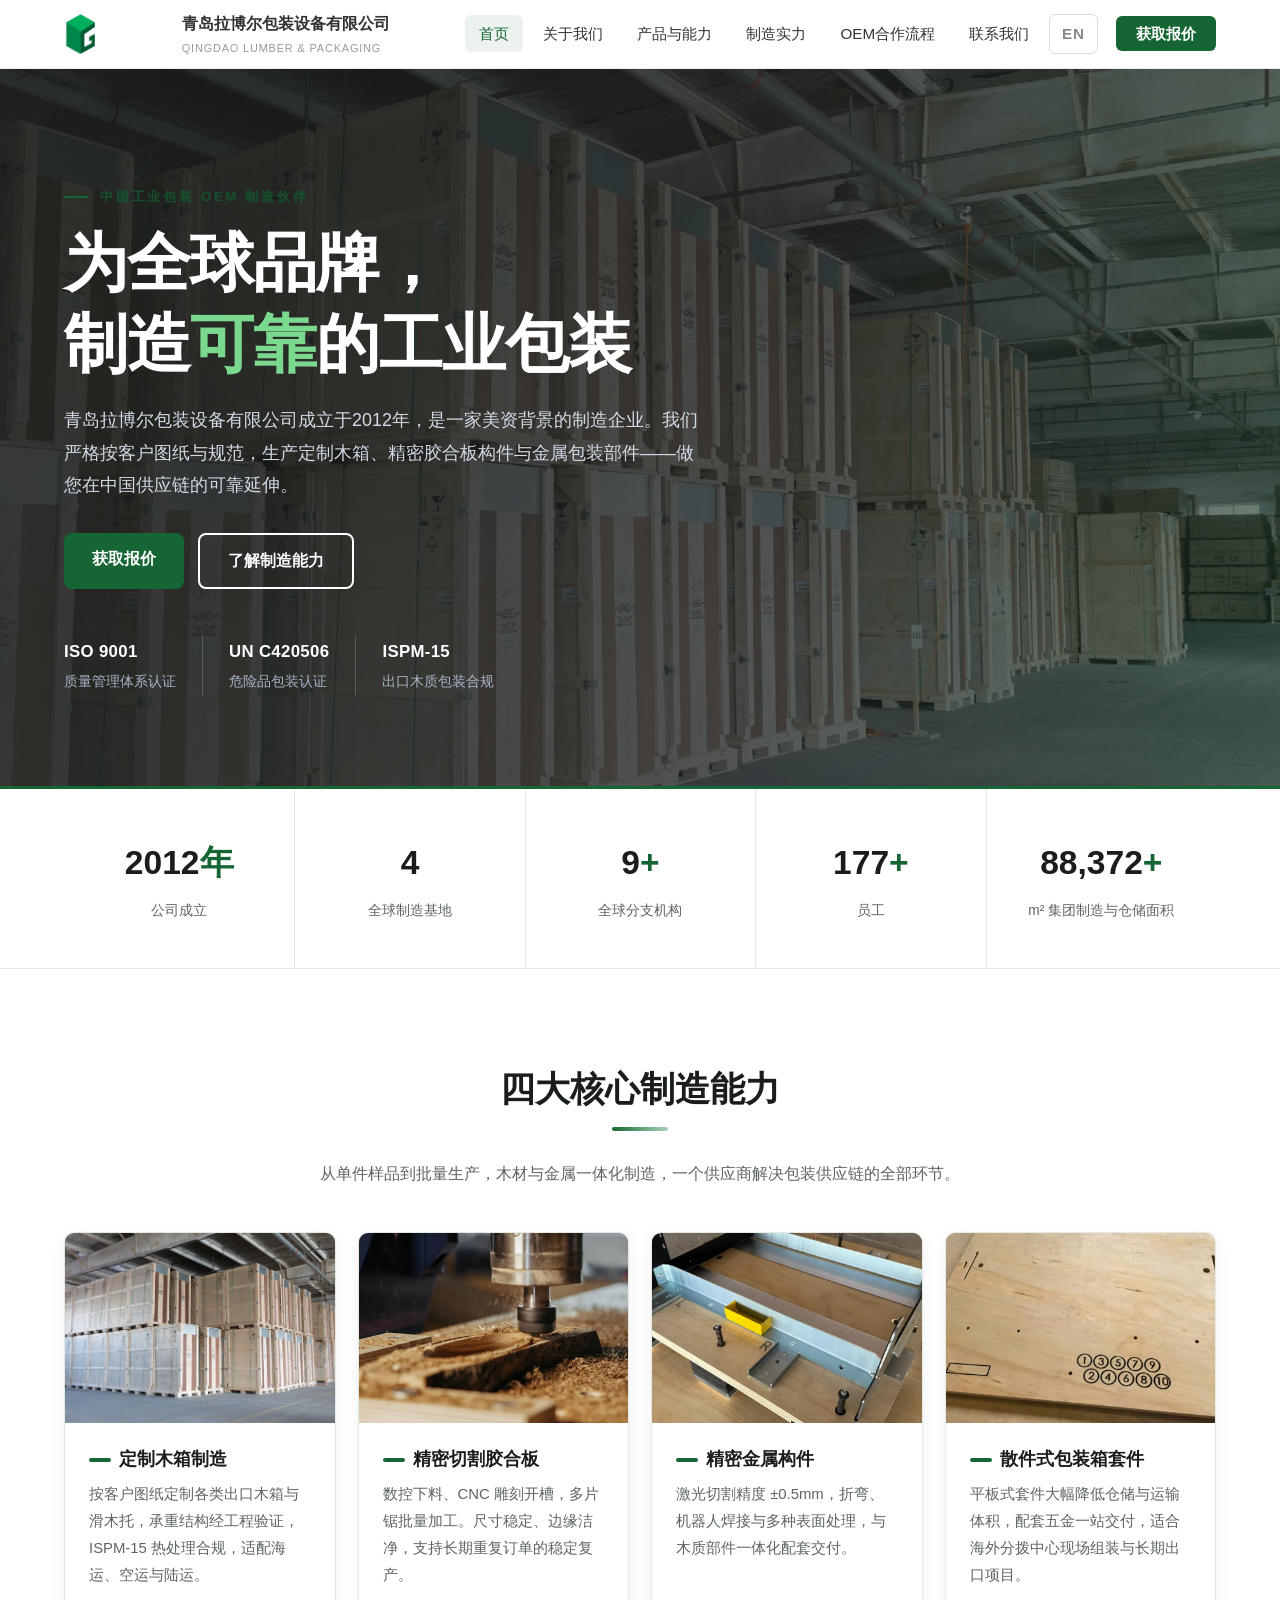
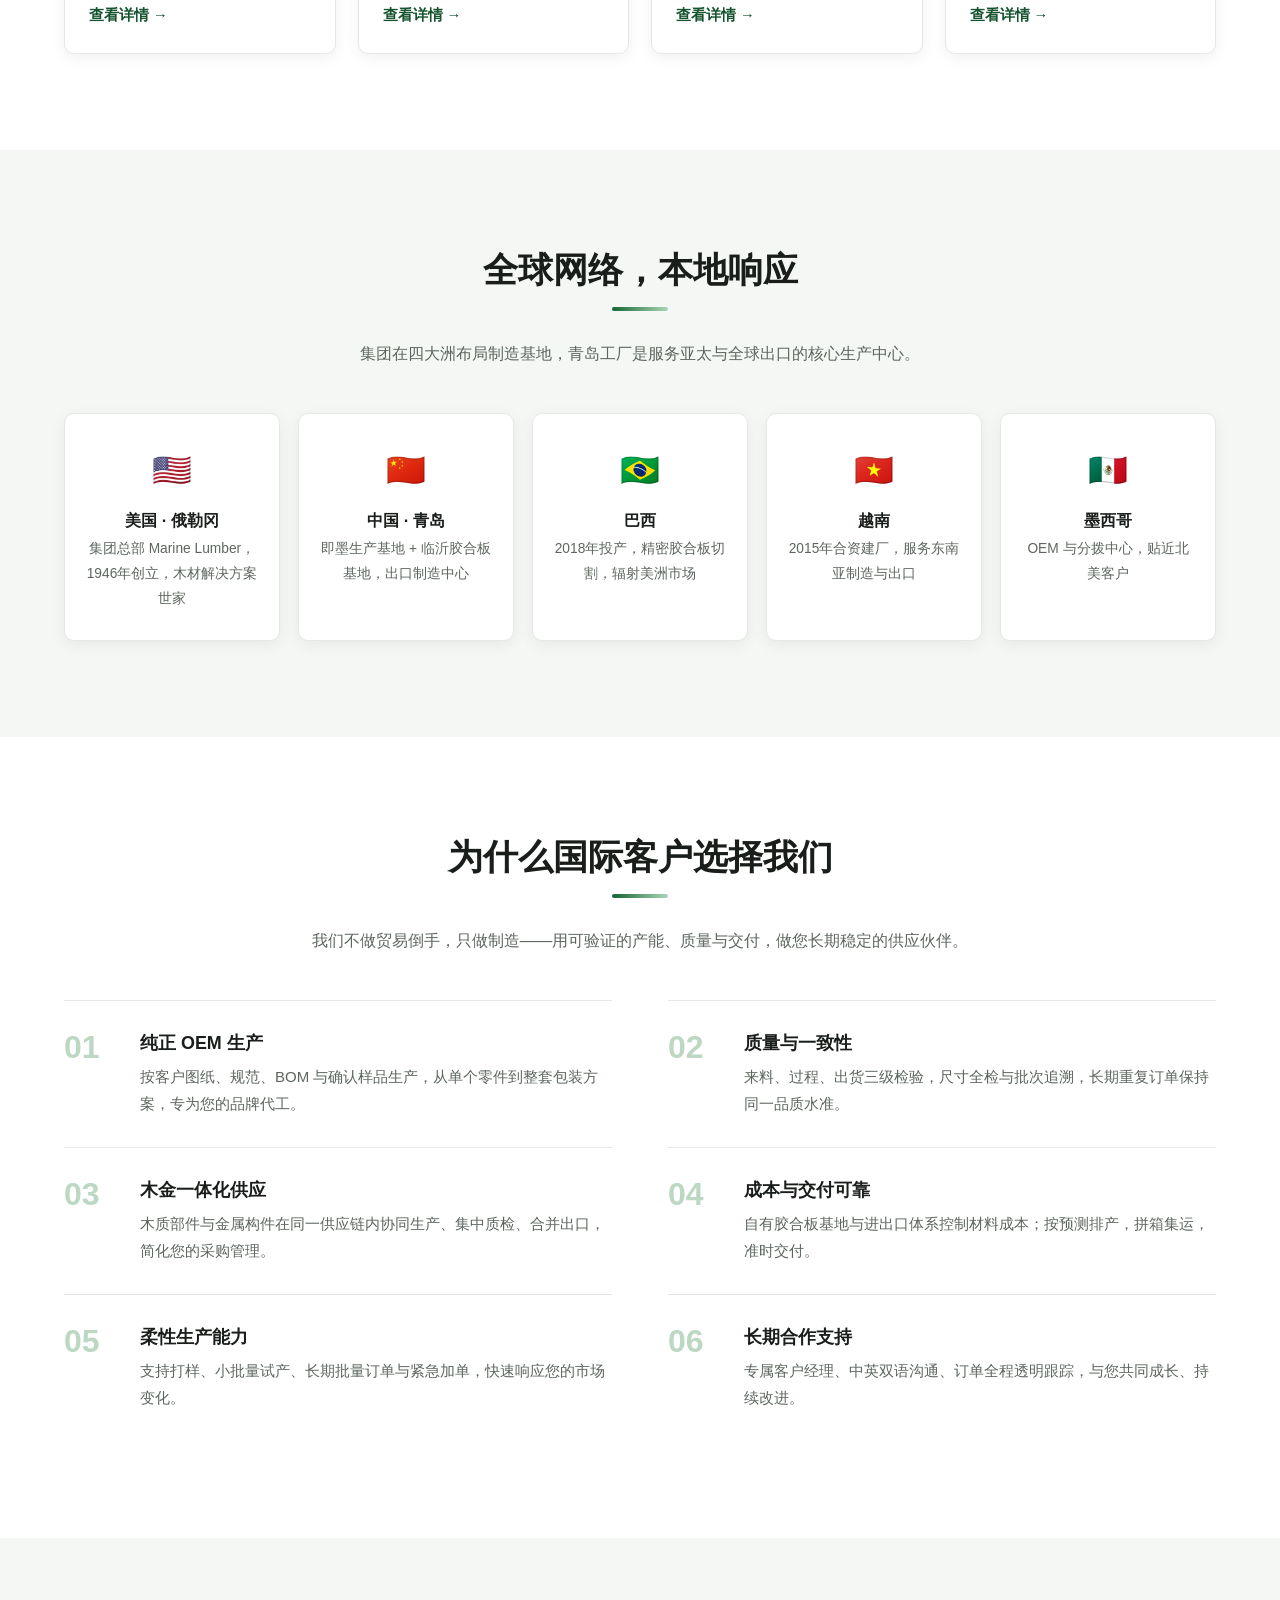
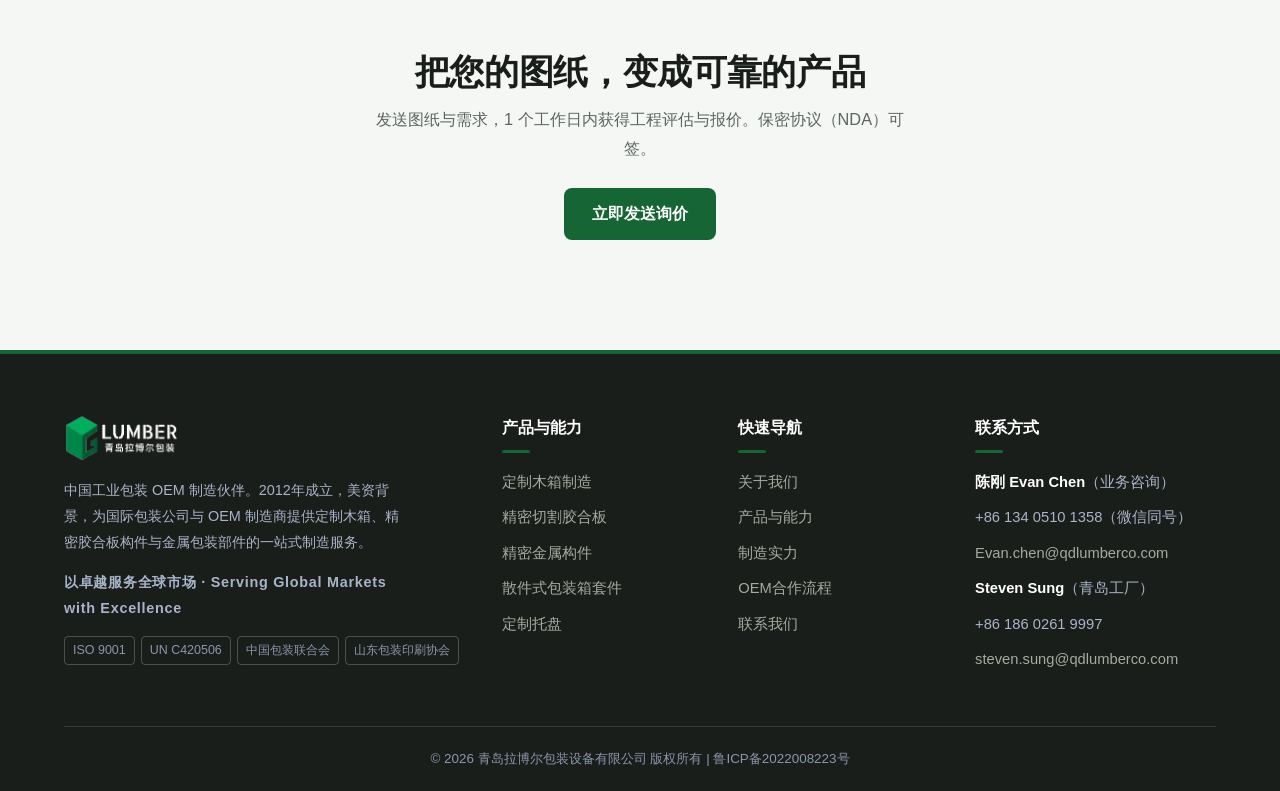
==== commit be270e67: "dark glass header" ====
--- a/index.html
+++ b/index.html
@@ -33,7 +33,7 @@
 <header class="site-header">
   <div class="container nav-inner">
     <a class="brand" href="index.html" aria-label="青岛拉博尔包装设备有限公司首页">
-      <img class="brand-logo" src="assets/img/logo.png" alt="青岛拉博尔包装设备有限公司">
+      <img class="brand-logo" src="assets/img/logo-light.png" alt="青岛拉博尔包装设备有限公司">
       <span>青岛拉博尔包装设备有限公司<small>QINGDAO LUMBER &amp; PACKAGING</small></span>
     </a>
     <button class="hamburger" id="hamburger" aria-label="打开菜单" aria-expanded="false"><span></span><span></span><span></span></button>
--- a/assets/css/style.css
+++ b/assets/css/style.css
@@ -1,70 +1,70 @@
 /* 青岛拉博尔包装设备有限公司 — OEM 制造商官网样式
-   设计语言：藏青 + 叶绿 + 橙色点缀，与英文站 en.qdlumber.com 同语言，B2B 工业风 */
+   设计语言：极简 B2B 工业风 —— 深森林绿 + 近黑 + 暖灰，单点缀色 */
 :root{
-  --navy:#1B2A4A;
-  --navy-2:#131E36;
-  --steel:#2E8B44;
-  --steel-light:#EAF3ED;
-  --accent:#F59E0B;
-  --accent-dark:#D6890A;
-  --ink:#1F2937;
-  --muted:#5b6b7e;
+  --hdg:#1A1E1B;
+  --hdg-2:#101311;
+  --steel:#166534;
+  --steel-dark:#14532D;
+  --steel-ink:#14532D;
+  --steel-light:#E9F1EA;
+  --ink:#333333;
+  --muted:#5D665E;
   --bg:#ffffff;
-  --bg-soft:#F4F6F9;
-  --line:#DEE5EA;
+  --bg-soft:#F5F7F5;
+  --line:#E4E9E4;
   --radius:10px;
-  --shadow:0 8px 28px rgba(27,42,74,.10);
+  --shadow:0 4px 16px rgba(0,0,0,.06);
   --font:"Archivo",-apple-system,BlinkMacSystemFont,"PingFang SC","Hiragino Sans GB","Microsoft YaHei","Noto Sans SC","Segoe UI",sans-serif;
   --font-latin:"Archivo","Helvetica Neue",Arial,sans-serif;
 }
 *{margin:0;padding:0;box-sizing:border-box}
 ::selection{background:var(--steel);color:#fff}
-a:focus-visible,button:focus-visible{outline:2px solid var(--accent);outline-offset:3px}
+a:focus-visible,button:focus-visible{outline:2px solid var(--steel);outline-offset:3px}
 html{scroll-behavior:smooth}
 body{font-family:var(--font);color:var(--ink);line-height:1.8;background:var(--bg);-webkit-font-smoothing:antialiased}
 img{max-width:100%;display:block}
-a{color:var(--steel);text-decoration:none}
-a:hover{color:var(--accent-dark)}
+a{color:var(--steel-ink);text-decoration:none}
+a:hover{color:var(--steel-ink)}
 .container{max-width:1200px;margin:0 auto;padding:0 24px}
-section{padding:72px 0}
+section{padding:96px 0}
 .section-soft{background:var(--bg-soft)}
-h1,h2,h3{line-height:1.35;color:var(--navy);font-weight:700}
+h1,h2,h3{line-height:1.35;color:var(--hdg);font-weight:700}
 h2.section-title{font-size:2.2rem;text-align:center;margin-bottom:12px;position:relative;padding-bottom:16px}
-h2.section-title::after{content:"";display:block;width:56px;height:4px;border-radius:2px;background:linear-gradient(90deg,var(--steel),var(--accent));margin:14px auto 0}
+h2.section-title::after{content:"";display:block;width:56px;height:4px;border-radius:2px;background:linear-gradient(90deg,var(--steel),#A9D6B6);margin:14px auto 0}
 .section-sub{text-align:center;color:var(--muted);max-width:760px;margin:0 auto 44px;font-size:1.02rem}
-.eyebrow{display:inline-flex;align-items:center;gap:12px;font-family:var(--font-latin);font-size:.8rem;letter-spacing:.22em;color:var(--accent);font-weight:700;text-transform:uppercase;margin-bottom:14px}
-.eyebrow::before{content:"";width:24px;height:2px;background:var(--accent);flex:none}
+.eyebrow{display:inline-flex;align-items:center;gap:12px;font-family:var(--font-latin);font-size:.8rem;letter-spacing:.22em;color:var(--steel-ink);font-weight:700;text-transform:uppercase;margin-bottom:14px}
+.eyebrow::before{content:"";width:24px;height:2px;background:var(--steel);flex:none}
 
 /* ===== 顶部导航 ===== */
-.site-header{position:sticky;top:0;z-index:100;background:rgba(27,42,74,.97);backdrop-filter:blur(6px);box-shadow:0 2px 12px rgba(0,0,0,.18)}
+.site-header{position:sticky;top:0;z-index:100;background:#fff;border-bottom:1px solid #eee}
 .nav-inner{display:flex;align-items:center;justify-content:space-between;height:68px}
-.brand{display:flex;align-items:center;gap:12px;color:#fff;font-weight:700;font-size:1rem;white-space:nowrap}
+.brand{display:flex;align-items:center;gap:12px;color:#333;font-weight:700;font-size:1rem;white-space:nowrap}
 .brand-logo{height:44px;width:auto;display:block}
-.brand small{display:block;font-size:.68rem;font-weight:400;color:#B9C2D4;letter-spacing:.08em}
+.brand small{display:block;font-size:.68rem;font-weight:400;color:#999;letter-spacing:.08em}
 .nav-links{display:flex;align-items:center;gap:6px;list-style:none}
-.nav-links a{color:#D5DCE8;padding:10px 14px;border-radius:6px;font-size:.95rem;transition:.2s}
-.nav-links a:hover,.nav-links a.active{color:#fff;background:rgba(255,255,255,.12)}
-.btn{display:inline-block;background:var(--accent);color:#fff!important;padding:12px 28px;border-radius:8px;font-weight:700;border:none;cursor:pointer;transition:.2s;font-size:.98rem}
-.btn:hover{background:var(--accent-dark);transform:translateY(-1px);box-shadow:0 6px 16px rgba(245,158,11,.35);filter:brightness(1.05)}
+.nav-links a{color:#333;padding:10px 14px;border-radius:6px;font-size:.95rem;transition:.2s}
+.nav-links a:hover,.nav-links a.active{color:var(--steel);background:rgba(22,101,52,.08)}
+.btn{display:inline-block;background:var(--steel);color:#fff!important;padding:12px 28px;border-radius:8px;font-weight:700;border:none;cursor:pointer;transition:.2s;font-size:.98rem}
+.btn:hover{background:var(--steel-dark);transform:translateY(-1px);box-shadow:0 6px 16px rgba(22,101,52,.35)}
 .btn-outline{background:transparent;border:2px solid #fff;color:#fff!important}
-.btn-outline:hover{background:#fff;color:var(--navy)!important}
+.btn-outline:hover{background:#fff;color:var(--hdg)!important}
 .btn-green{background:var(--steel)}
-.btn-green:hover{background:#256F39;box-shadow:0 6px 16px rgba(46,139,68,.35)}
-.nav-cta{margin-left:10px;padding:9px 20px!important;background:var(--accent);color:#fff!important;font-weight:700}
-.nav-cta:hover{background:var(--accent-dark)!important}
+.btn-green:hover{background:#256F39;box-shadow:0 6px 16px rgba(22,101,52,.35)}
+.nav-cta{margin-left:10px;padding:9px 20px!important;background:var(--steel);color:#fff!important;font-weight:700}
+.nav-cta:hover{background:#256F39!important}
 /* EN 语言切换：克制的小字样式 */
-.lang-switch{display:inline-block;font-size:.8rem;font-weight:600;letter-spacing:.06em;color:#A8B4C8!important;border:1px solid rgba(255,255,255,.25);border-radius:20px;padding:5px 12px!important;margin-right:2px;transition:.2s}
-.lang-switch:hover{color:#fff!important;border-color:rgba(255,255,255,.6)}
+.lang-switch{display:inline-block;font-size:.8rem;font-weight:600;letter-spacing:.06em;color:#888!important;border:1px solid #ddd;border-radius:20px;padding:5px 12px!important;margin-right:2px;transition:.2s}
+.lang-switch:hover{color:var(--steel)!important;border-color:var(--steel)}
 .hamburger{display:none;background:none;border:none;cursor:pointer;padding:8px}
-.hamburger span{display:block;width:26px;height:3px;background:#fff;margin:5px 0;border-radius:2px;transition:.25s}
+.hamburger span{display:block;width:26px;height:3px;background:#333;margin:5px 0;border-radius:2px;transition:.25s}
 
 /* ===== Hero ===== */
-.hero{position:relative;color:#fff;padding:110px 0 90px;overflow:hidden;background:var(--navy)}
+.hero{position:relative;color:#fff;padding:110px 0 90px;overflow:hidden;background:var(--hdg)}
 .hero-bg{position:absolute;inset:0;object-fit:cover;width:100%;height:100%;opacity:.48}
-.hero::after{content:"";position:absolute;inset:0;background:linear-gradient(100deg,rgba(27,42,74,.74) 20%,rgba(27,42,74,.46) 60%,rgba(46,139,68,.22))}
+.hero::after{content:"";position:absolute;inset:0;background:linear-gradient(100deg,rgba(26,30,27,.74) 20%,rgba(26,30,27,.46) 60%,rgba(22,101,52,.22))}
 .hero-inner{position:relative;z-index:2;max-width:1200px;margin:0 auto;padding:0 24px}
 .hero h1{color:#fff;font-size:clamp(2.4rem,5.2vw,4rem);letter-spacing:-0.015em;line-height:1.28;max-width:760px;margin-bottom:18px}
-.hero h1 .hl{color:var(--accent)}
+.hero h1 .hl{color:#7BD88F}
 .hero p.lead{font-size:1.12rem;color:#D3DAE6;max-width:640px;margin-bottom:32px}
 .hero-actions{display:flex;gap:14px;flex-wrap:wrap}
 /* Hero 入场：子元素依次淡入上浮 */
@@ -83,18 +83,18 @@
 .hero-badges strong{display:block;color:#fff;font-size:1.05rem;font-weight:700;letter-spacing:.02em;margin-bottom:2px}
 
 /* ===== 数据条 ===== */
-.stats{background:var(--navy-2);color:#fff;padding:0;border-top:3px solid var(--accent)}
+.stats{background:#fff;color:var(--ink);padding:0;border-top:3px solid var(--steel);border-bottom:1px solid var(--line)}
 .stats-grid{display:grid;grid-template-columns:repeat(5,1fr);text-align:center}
-.stat{padding:34px 10px;border-left:1px solid rgba(255,255,255,.12)}
+.stat{padding:44px 10px;border-left:1px solid var(--line)}
 .stat:first-child{border-left:none}
-.stat .num{font-size:2.1rem;font-weight:800;color:#fff;font-variant-numeric:tabular-nums}
-.stat .num em{font-style:normal;color:var(--accent)}
-.stat .label{font-size:.86rem;color:#A8B4C8;margin-top:6px}
+.stat .num{font-size:2.1rem;font-weight:800;color:var(--hdg);font-variant-numeric:tabular-nums}
+.stat .num em{font-style:normal;color:var(--steel)}
+.stat .label{font-size:.86rem;color:var(--muted);margin-top:6px}
 
 /* ===== 能力卡片 ===== */
 .cap-grid{display:grid;grid-template-columns:repeat(4,1fr);gap:22px}
 .card{background:#fff;border:1px solid var(--line);border-radius:var(--radius);overflow:hidden;box-shadow:var(--shadow);transition:.25s;display:flex;flex-direction:column}
-.card:hover{transform:translateY(-6px);box-shadow:0 16px 36px rgba(27,42,74,.16);border-color:var(--steel)}
+.card:hover{transform:translateY(-6px);box-shadow:0 16px 36px rgba(0,0,0,.10);border-color:var(--steel)}
 .card img{height:190px;width:100%;object-fit:cover}
 .card-body{padding:24px;display:flex;flex-direction:column;flex:1}
 .card-body h3{font-size:1.12rem;margin-bottom:10px}
@@ -109,12 +109,12 @@
 @media (prefers-reduced-motion:reduce){.reveal{opacity:1;transform:none;transition:none}}
 /* 卡片悬停增强：顶部色条扫过 + 图片缓慢放大 */
 .card{position:relative}
-.card::after{content:"";position:absolute;top:0;left:0;height:4px;width:0;background:linear-gradient(90deg,var(--steel),var(--accent));transition:width .35s ease;z-index:2}
+.card::after{content:"";position:absolute;top:0;left:0;height:4px;width:0;background:linear-gradient(90deg,var(--steel),#A9D6B6);transition:width .35s ease;z-index:2}
 .card:hover::after{width:100%}
 .card img{transition:transform .5s ease}
 .card:hover img{transform:scale(1.07)}
 .net-card,.contact-card{transition:transform .25s ease,box-shadow .25s ease}
-.net-card:hover,.contact-card:hover{transform:translateY(-6px);box-shadow:0 16px 36px rgba(27,42,74,.14)}
+.net-card:hover,.contact-card:hover{transform:translateY(-6px);box-shadow:0 16px 36px rgba(0,0,0,.10)}
 
 /* ===== 全球网络 ===== */
 .network-grid{display:grid;grid-template-columns:repeat(5,1fr);gap:18px}
@@ -139,18 +139,18 @@
 .why .icon-num{font-family:var(--font-latin);font-weight:800;font-size:1.5rem;color:var(--steel);letter-spacing:.02em;margin-bottom:14px;font-variant-numeric:tabular-nums}
 
 /* ===== CTA 全幅横带 ===== */
-.cta-full{background:var(--navy);padding:88px 0}
-.cta-full-inner{display:flex;align-items:center;justify-content:space-between;gap:40px}
-.cta-full h2{color:#fff;font-size:2rem;letter-spacing:-0.01em;margin-bottom:10px}
-.cta-full p{color:#B9C2D4;font-size:1.02rem;max-width:560px}
+.cta-full{background:var(--bg-soft);padding:110px 0}
+.cta-full-inner{display:flex;flex-direction:column;align-items:center;text-align:center;gap:24px;max-width:720px;margin:0 auto}
+.cta-full h2{color:var(--hdg);font-size:2.2rem;letter-spacing:-0.01em;margin-bottom:10px}
+.cta-full p{color:var(--muted);font-size:1.02rem;max-width:560px}
 .cta-full .btn{flex:none}
 
 /* ===== 内页标题 ===== */
-.page-hero{background:linear-gradient(120deg,var(--navy),var(--steel));color:#fff;padding:64px 0;position:relative;overflow:hidden}
-.page-hero h1{color:#fff;font-size:2.2rem;margin-bottom:10px}
-.page-hero p{color:#B9C2D4;max-width:720px}
-.breadcrumb{font-size:.85rem;color:#8B96AC;margin-bottom:14px}
-.breadcrumb a{color:#D3DAE6}
+.page-hero{background:var(--bg-soft);color:var(--ink);padding:72px 0;position:relative;overflow:hidden;border-bottom:1px solid var(--line)}
+.page-hero h1{color:var(--hdg);font-size:2.2rem;margin-bottom:10px}
+.page-hero p{color:var(--muted);max-width:720px}
+.breadcrumb{font-size:.85rem;color:#999;margin-bottom:14px}
+.breadcrumb a{color:var(--steel)}
 
 /* ===== 图文排版 ===== */
 .split{display:grid;grid-template-columns:1fr 1fr;gap:48px;align-items:center}
@@ -163,7 +163,7 @@
 
 /* ===== 设备表 / 规格表 ===== */
 .spec-table{width:100%;border-collapse:collapse;background:#fff;border-radius:var(--radius);overflow:hidden;box-shadow:var(--shadow);font-size:.93rem}
-.spec-table th{background:var(--navy);color:#fff;text-align:left;padding:14px 18px;font-weight:600}
+.spec-table th{background:var(--hdg);color:#fff;text-align:left;padding:14px 18px;font-weight:600}
 .spec-table td{padding:13px 18px;border-bottom:1px solid var(--line);vertical-align:top}
 .spec-table tr:last-child td{border-bottom:none}
 .spec-table tr:nth-child(even) td{background:#F5F7FA}
@@ -173,7 +173,7 @@
 .timeline{position:relative;max-width:860px;margin:0 auto;padding-left:34px}
 .timeline::before{content:"";position:absolute;left:11px;top:6px;bottom:6px;width:3px;background:var(--line);border-radius:2px}
 .step{position:relative;padding:0 0 38px 28px}
-.step::before{content:attr(data-n);position:absolute;left:-34px;top:0;width:46px;height:46px;border-radius:50%;background:var(--steel);color:#fff;font-weight:800;display:flex;align-items:center;justify-content:center;font-size:1.05rem;box-shadow:0 4px 12px rgba(46,139,68,.4)}
+.step::before{content:attr(data-n);position:absolute;left:-34px;top:0;width:46px;height:46px;border-radius:50%;background:var(--steel);color:#fff;font-weight:800;display:flex;align-items:center;justify-content:center;font-size:1.05rem;box-shadow:0 4px 12px rgba(22,101,52,.4)}
 .step h3{font-size:1.2rem;margin-bottom:8px}
 .step p{color:var(--muted);font-size:.95rem}
 .pillars{display:grid;grid-template-columns:repeat(3,1fr);gap:22px;margin-top:8px}
@@ -183,9 +183,9 @@
 .form-row{display:grid;grid-template-columns:1fr 1fr;gap:18px}
 .field{margin-bottom:18px}
 .field label{display:block;font-weight:600;margin-bottom:7px;font-size:.93rem}
-.field label i{font-style:normal;color:var(--accent-dark)}
+.field label i{font-style:normal;color:var(--steel-ink)}
 .field input,.field textarea,.field select{width:100%;padding:12px 14px;border:1.5px solid var(--line);border-radius:8px;font-family:inherit;font-size:.95rem;transition:.2s;background:#FBFCFE}
-.field input:focus,.field textarea:focus{outline:none;border-color:var(--steel);box-shadow:0 0 0 3px rgba(46,139,68,.15)}
+.field input:focus,.field textarea:focus{outline:none;border-color:var(--steel);box-shadow:0 0 0 3px rgba(22,101,52,.15)}
 .field .err{color:#c0392b;font-size:.82rem;margin-top:5px;display:none}
 .field.invalid input,.field.invalid textarea{border-color:#c0392b}
 .field.invalid .err{display:block}
@@ -201,7 +201,7 @@
 @media(max-width:768px){.faq-grid{grid-template-columns:1fr}}
 
 /* ===== 页脚 ===== */
-.site-footer{background:var(--navy);color:#B9C2D4;padding:60px 0 0;font-size:.92rem;border-top:4px solid var(--accent)}
+.site-footer{background:var(--hdg);color:#A3AC9F;padding:60px 0 0;font-size:.92rem;border-top:4px solid var(--steel)}
 .footer-grid{display:grid;grid-template-columns:2fr 1fr 1fr 1.2fr;gap:36px;margin-bottom:44px}
 .footer-brand img.footer-logo{height:48px;width:auto;display:block;margin-bottom:16px}
 .footer-brand p{font-size:.9rem;color:#A8B4C8;margin-bottom:14px;max-width:340px}
@@ -209,11 +209,11 @@
 .footer-certs{font-size:.78rem;color:#8B96AC;line-height:2}
 .footer-certs span{display:inline-block;border:1px solid rgba(255,255,255,.22);border-radius:4px;padding:1px 8px;margin:0 6px 6px 0}
 .site-footer h4{color:#fff;font-size:1rem;margin-bottom:16px;position:relative;padding-bottom:10px}
-.site-footer h4::after{content:"";position:absolute;left:0;bottom:0;width:28px;height:3px;border-radius:2px;background:var(--accent)}
+.site-footer h4::after{content:"";position:absolute;left:0;bottom:0;width:28px;height:3px;border-radius:2px;background:var(--steel)}
 .site-footer ul{list-style:none}
 .site-footer li{margin-bottom:9px}
-.site-footer a{color:#B9C2D4}
-.site-footer a:hover{color:var(--accent)}
+.site-footer a{color:#A3AC9F}
+.site-footer a:hover{color:#fff}
 .footer-contact li{color:#A8B4C8}
 .footer-contact strong{color:#fff;font-weight:600}
 .footer-bottom{border-top:1px solid rgba(255,255,255,.12);padding:20px 0;text-align:center;font-size:.84rem;color:#8B96AC}
@@ -221,7 +221,7 @@
 /* ===== 浮动按钮 ===== */
 .to-top{position:fixed;right:22px;bottom:22px;width:46px;height:46px;border-radius:50%;background:var(--steel);color:#fff;border:none;cursor:pointer;font-size:1.2rem;display:none;box-shadow:var(--shadow);z-index:90}
 .to-top.show{display:block}
-.to-top:hover{background:var(--navy)}
+.to-top:hover{background:var(--hdg)}
 
 /* ===== 响应式 ===== */
 @media(max-width:1024px){
@@ -233,20 +233,19 @@
   .footer-grid{grid-template-columns:1fr 1fr}
 }
 @media(max-width:768px){
-  section{padding:52px 0}
+  section{padding:64px 0}
   .hamburger{display:block}
-  .nav-links{position:absolute;top:68px;left:0;right:0;background:var(--navy-2);flex-direction:column;align-items:stretch;padding:12px 20px 20px;display:none;box-shadow:0 12px 24px rgba(0,0,0,.25)}
+  .nav-links{position:absolute;top:69px;left:0;right:0;background:#fff;flex-direction:column;align-items:stretch;padding:12px 20px 20px;display:none;box-shadow:0 12px 24px rgba(0,0,0,.08);border-bottom:1px solid #eee}
   .nav-links.open{display:flex}
-  .nav-links a{padding:12px 8px;border-bottom:1px solid rgba(255,255,255,.08)}
+  .nav-links a{padding:12px 8px;border-bottom:1px solid var(--line);color:#333}
   .nav-cta{margin:10px 0 0;text-align:center}
   .split,.contact-grid{grid-template-columns:1fr;gap:28px}
   .cap-grid,.why-grid,.pillars{grid-template-columns:1fr}
   .why-nums{grid-template-columns:1fr}
-  .cta-full{padding:64px 0}
-  .cta-full-inner{flex-direction:column;align-items:flex-start;gap:24px}
+  .cta-full{padding:72px 0}
   .network-grid{grid-template-columns:repeat(2,1fr)}
   .stats-grid{grid-template-columns:repeat(2,1fr)}
-  .stat{border-left:none;border-top:1px solid rgba(255,255,255,.12)}
+  .stat{border-left:none;border-top:1px solid var(--line)}
   .form-row{grid-template-columns:1fr}
   .footer-grid{grid-template-columns:1fr}
   h2.section-title{font-size:1.55rem}
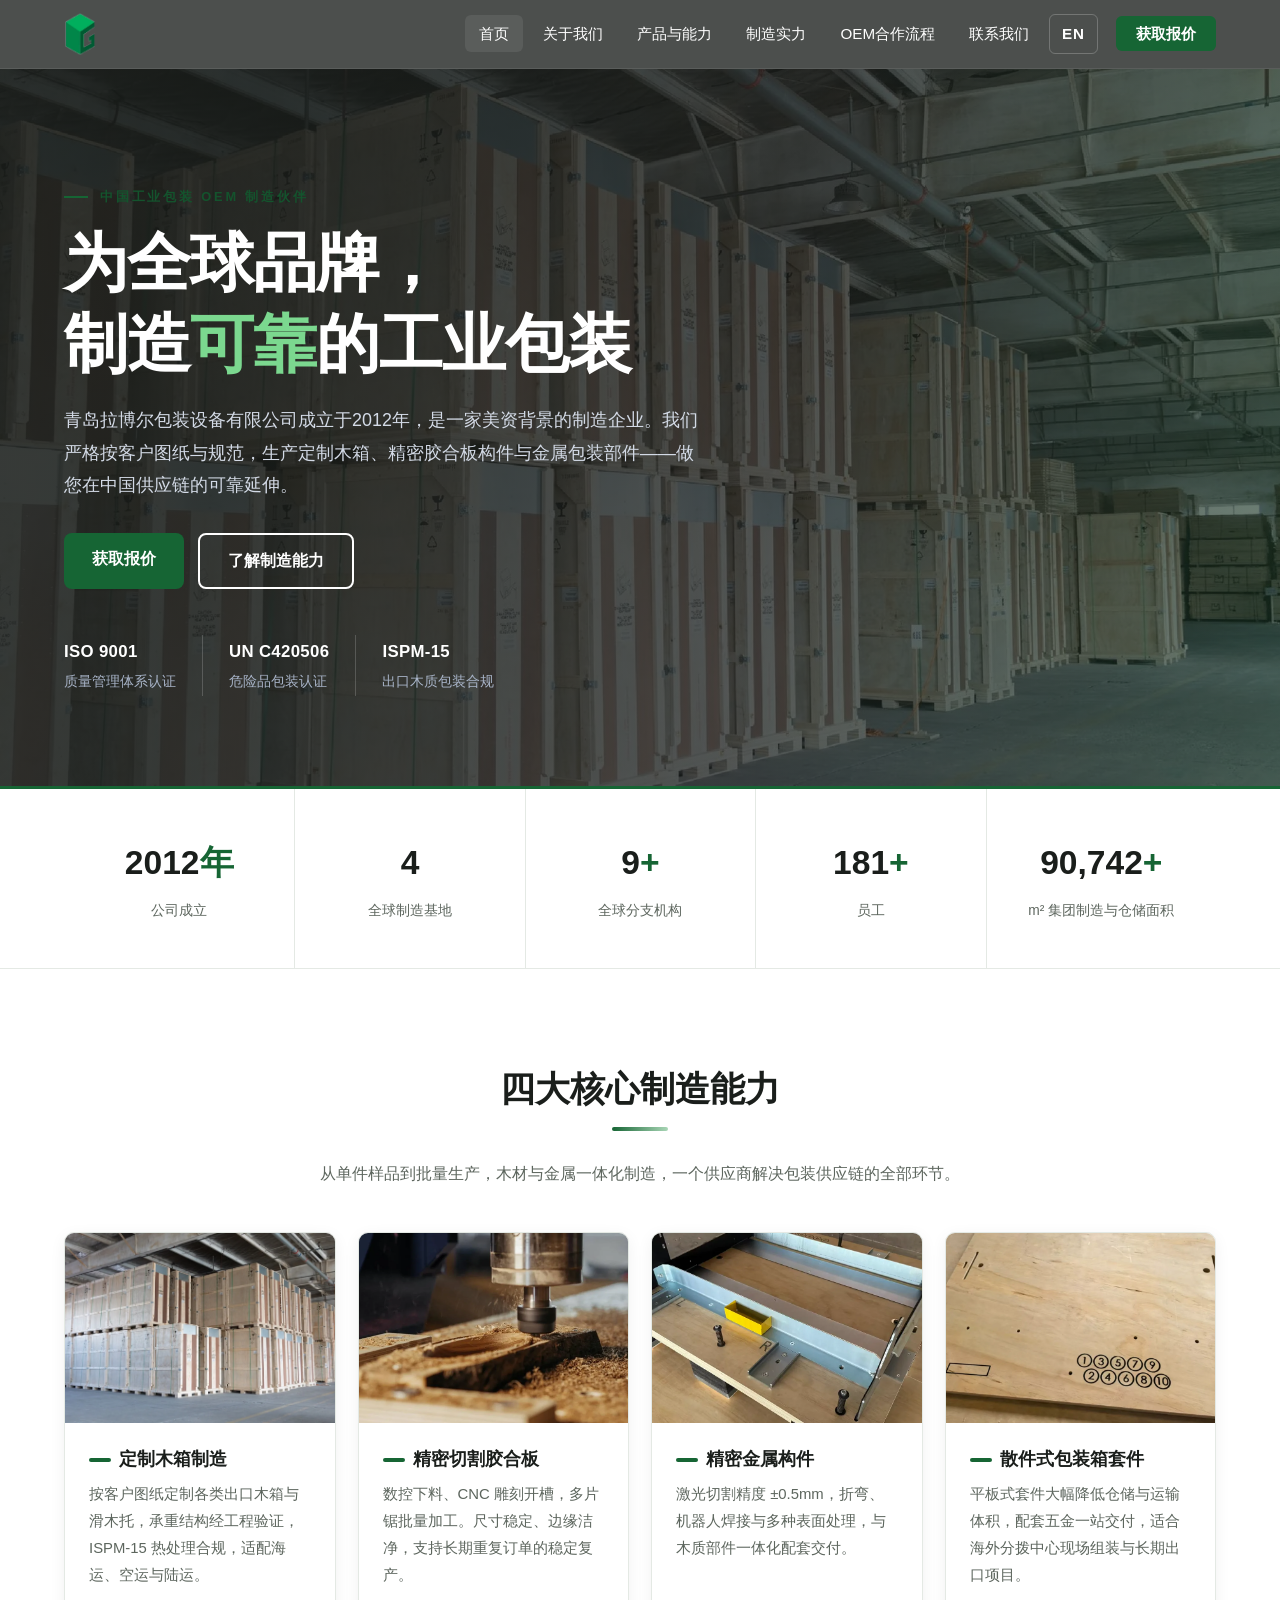
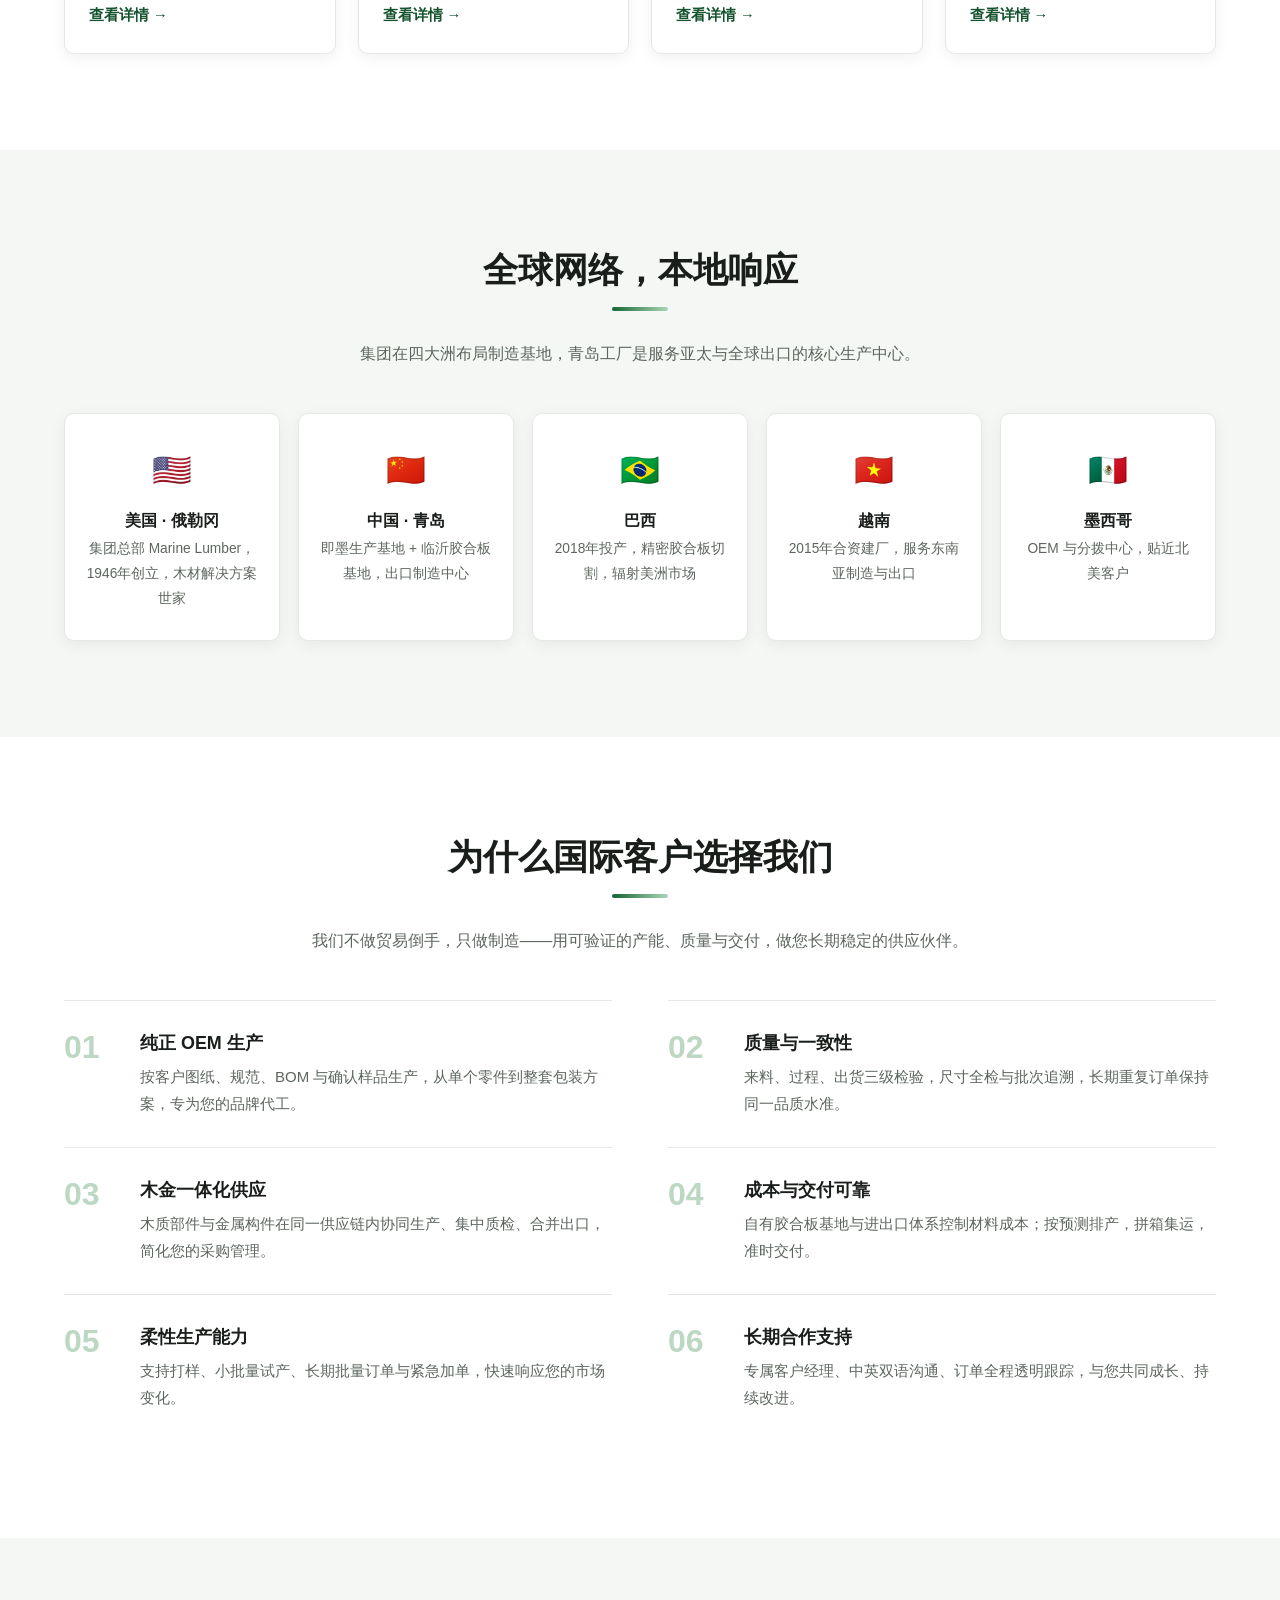
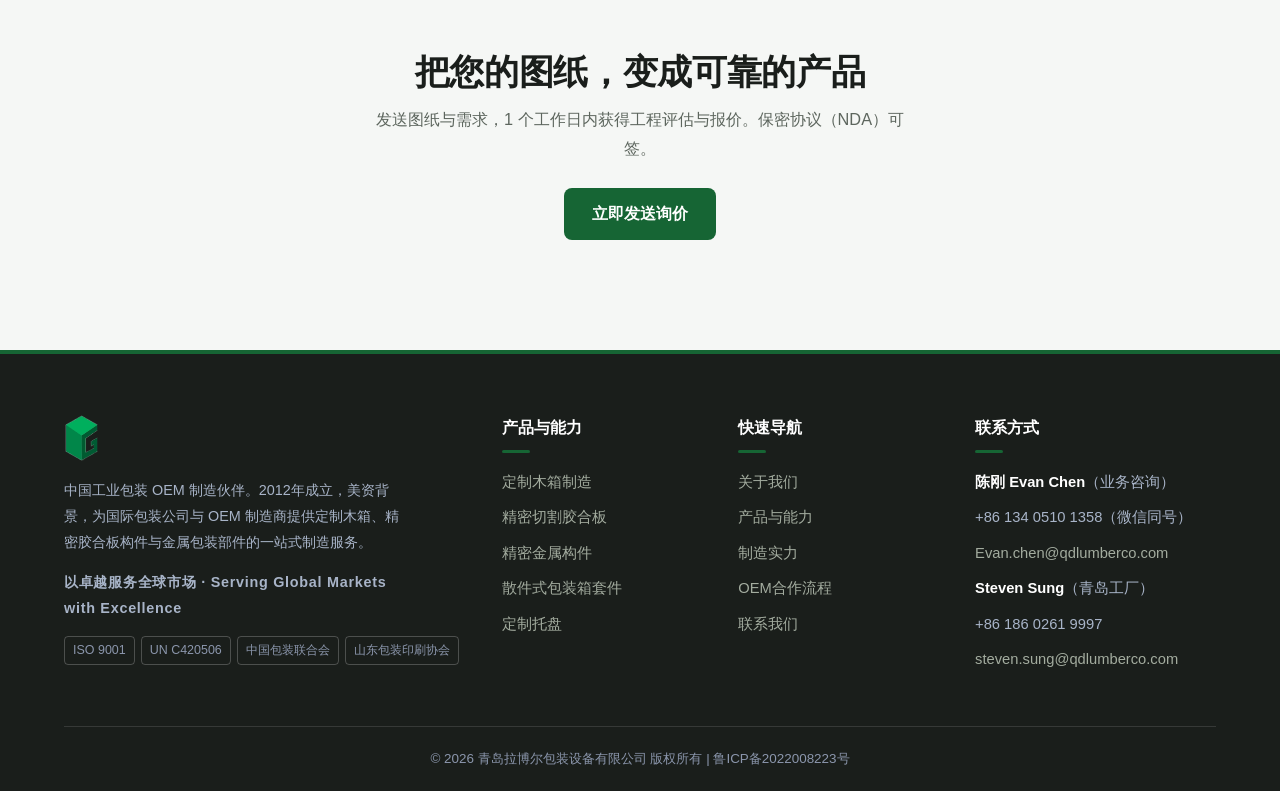
==== commit 524ee3e2: "remove nav caption text" ====
--- a/index.html
+++ b/index.html
@@ -34,7 +34,6 @@
   <div class="container nav-inner">
     <a class="brand" href="index.html" aria-label="青岛拉博尔包装设备有限公司首页">
       <img class="brand-logo" src="assets/img/logo-light.png" alt="青岛拉博尔包装设备有限公司">
-      <span>青岛拉博尔包装设备有限公司<small>QINGDAO LUMBER &amp; PACKAGING</small></span>
     </a>
     <button class="hamburger" id="hamburger" aria-label="打开菜单" aria-expanded="false"><span></span><span></span><span></span></button>
     <nav aria-label="主导航">
--- a/assets/css/style.css
+++ b/assets/css/style.css
@@ -36,14 +36,14 @@
 .eyebrow::before{content:"";width:24px;height:2px;background:var(--steel);flex:none}
 
 /* ===== 顶部导航 ===== */
-.site-header{position:sticky;top:0;z-index:100;background:#fff;border-bottom:1px solid #eee}
+.site-header{position:sticky;top:0;z-index:100;background:rgba(26,30,27,.78);-webkit-backdrop-filter:blur(16px) saturate(1.3);backdrop-filter:blur(16px) saturate(1.3);border-bottom:1px solid rgba(255,255,255,.08)}
 .nav-inner{display:flex;align-items:center;justify-content:space-between;height:68px}
 .brand{display:flex;align-items:center;gap:12px;color:#333;font-weight:700;font-size:1rem;white-space:nowrap}
 .brand-logo{height:44px;width:auto;display:block}
 .brand small{display:block;font-size:.68rem;font-weight:400;color:#999;letter-spacing:.08em}
 .nav-links{display:flex;align-items:center;gap:6px;list-style:none}
-.nav-links a{color:#333;padding:10px 14px;border-radius:6px;font-size:.95rem;transition:.2s}
-.nav-links a:hover,.nav-links a.active{color:var(--steel);background:rgba(22,101,52,.08)}
+.nav-links a{color:#fff;padding:10px 14px;border-radius:6px;font-size:.95rem;transition:.2s}
+.nav-links a:hover,.nav-links a.active{color:#fff;background:rgba(255,255,255,.08)}
 .btn{display:inline-block;background:var(--steel);color:#fff!important;padding:12px 28px;border-radius:8px;font-weight:700;border:none;cursor:pointer;transition:.2s;font-size:.98rem}
 .btn:hover{background:var(--steel-dark);transform:translateY(-1px);box-shadow:0 6px 16px rgba(22,101,52,.35)}
 .btn-outline{background:transparent;border:2px solid #fff;color:#fff!important}
@@ -51,12 +51,12 @@
 .btn-green{background:var(--steel)}
 .btn-green:hover{background:#256F39;box-shadow:0 6px 16px rgba(22,101,52,.35)}
 .nav-cta{margin-left:10px;padding:9px 20px!important;background:var(--steel);color:#fff!important;font-weight:700}
-.nav-cta:hover{background:#256F39!important}
+.nav-cta:hover{background:var(--steel-dark)!important}
 /* EN 语言切换：克制的小字样式 */
-.lang-switch{display:inline-block;font-size:.8rem;font-weight:600;letter-spacing:.06em;color:#888!important;border:1px solid #ddd;border-radius:20px;padding:5px 12px!important;margin-right:2px;transition:.2s}
+.lang-switch{display:inline-block;font-size:.8rem;font-weight:600;letter-spacing:.06em;color:#fff!important;border:1px solid rgba(255,255,255,.22);border-radius:20px;padding:5px 12px!important;margin-right:2px;transition:.2s}
 .lang-switch:hover{color:var(--steel)!important;border-color:var(--steel)}
 .hamburger{display:none;background:none;border:none;cursor:pointer;padding:8px}
-.hamburger span{display:block;width:26px;height:3px;background:#333;margin:5px 0;border-radius:2px;transition:.25s}
+.hamburger span{display:block;width:26px;height:3px;background:#fff;margin:5px 0;border-radius:2px;transition:.25s}
 
 /* ===== Hero ===== */
 .hero{position:relative;color:#fff;padding:110px 0 90px;overflow:hidden;background:var(--hdg)}
@@ -237,7 +237,7 @@
   .hamburger{display:block}
   .nav-links{position:absolute;top:69px;left:0;right:0;background:#fff;flex-direction:column;align-items:stretch;padding:12px 20px 20px;display:none;box-shadow:0 12px 24px rgba(0,0,0,.08);border-bottom:1px solid #eee}
   .nav-links.open{display:flex}
-  .nav-links a{padding:12px 8px;border-bottom:1px solid var(--line);color:#333}
+  .nav-links a{padding:12px 8px;border-bottom:1px solid rgba(255,255,255,.08);color:#fff}
   .nav-cta{margin:10px 0 0;text-align:center}
   .split,.contact-grid{grid-template-columns:1fr;gap:28px}
   .cap-grid,.why-grid,.pillars{grid-template-columns:1fr}
